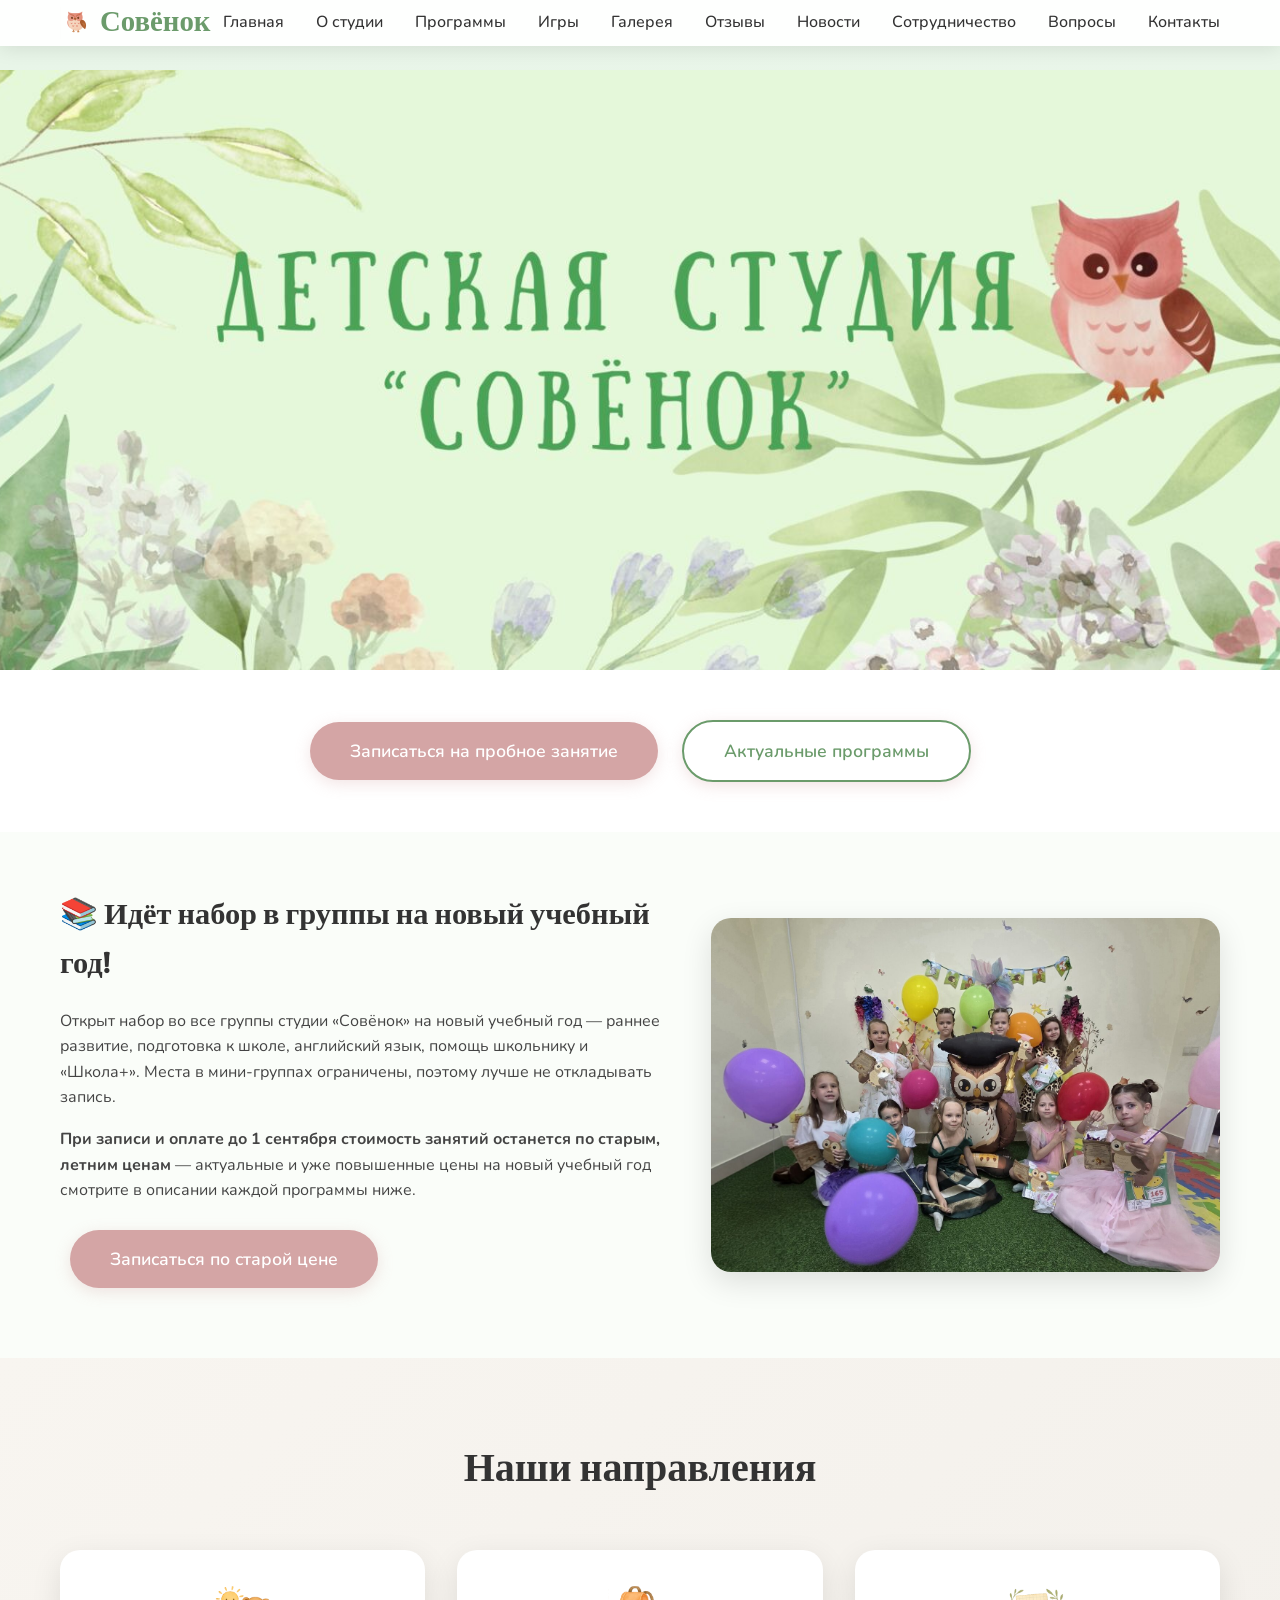
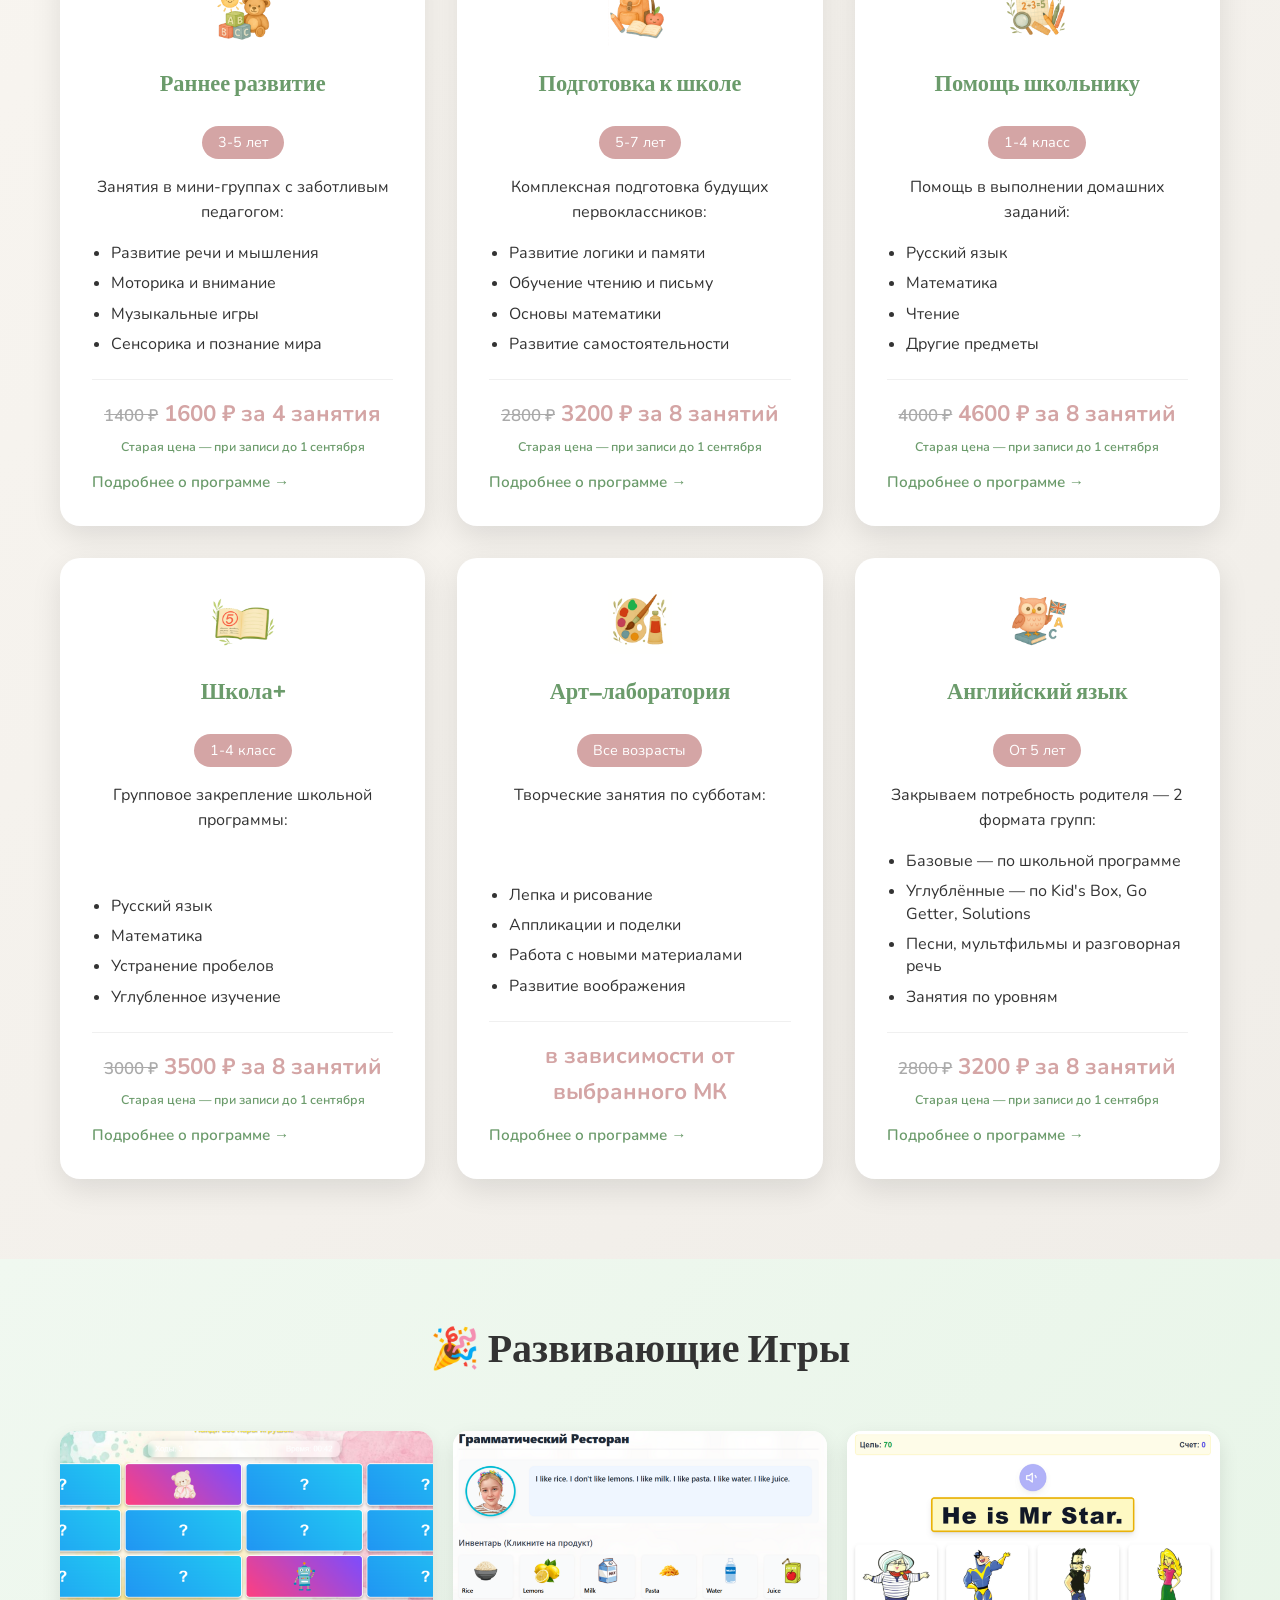
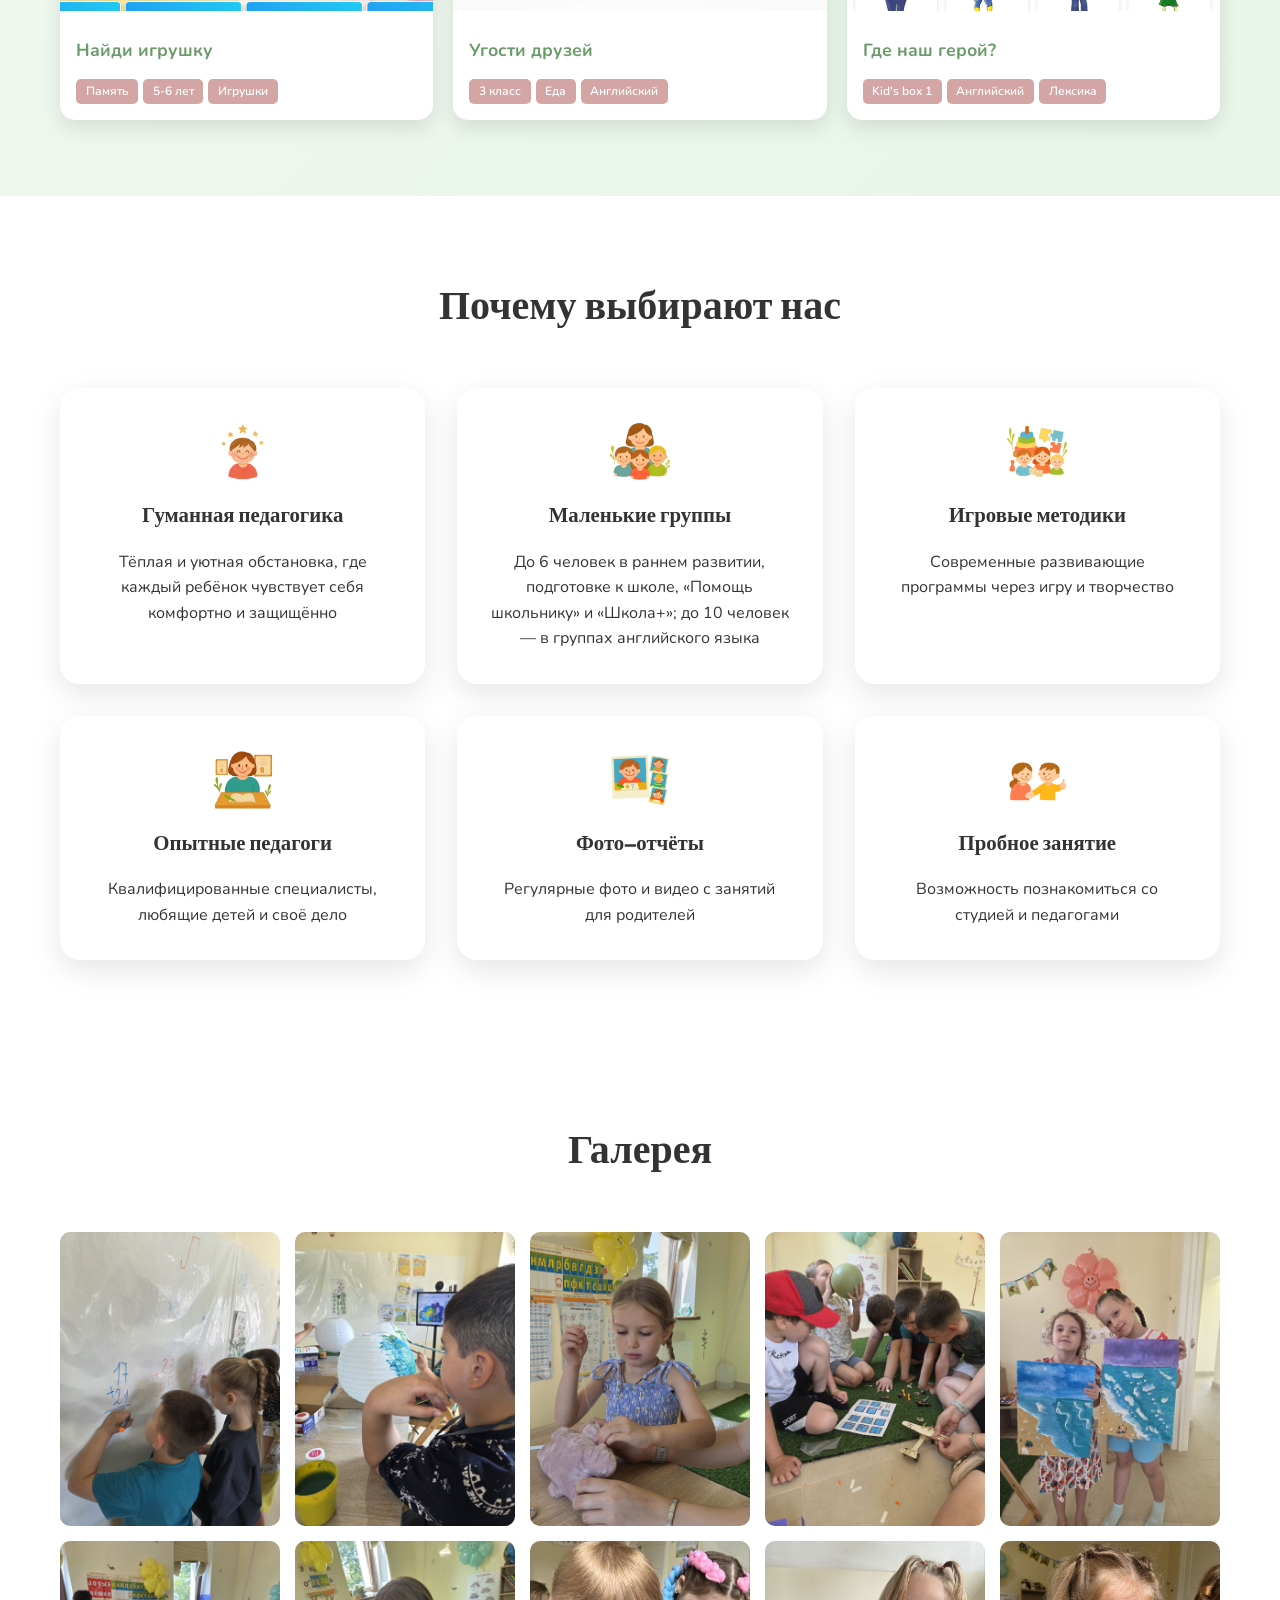
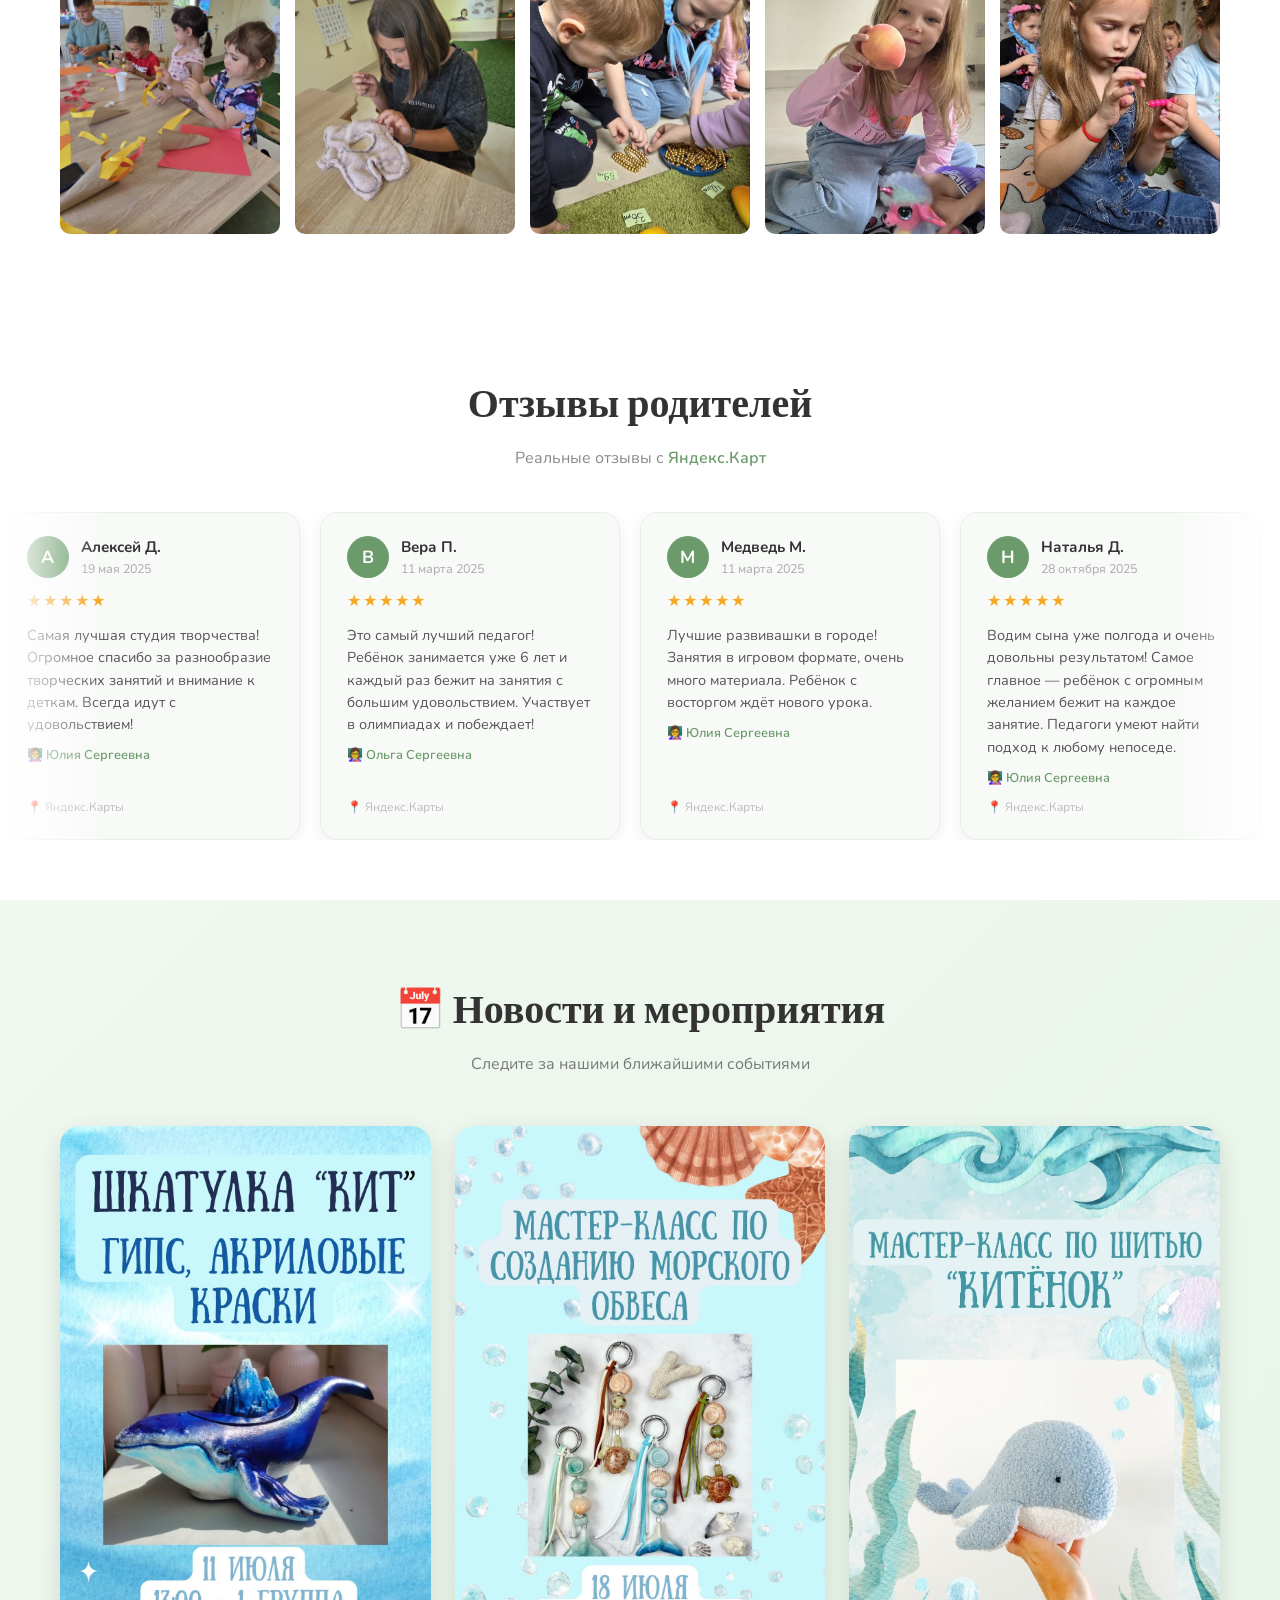
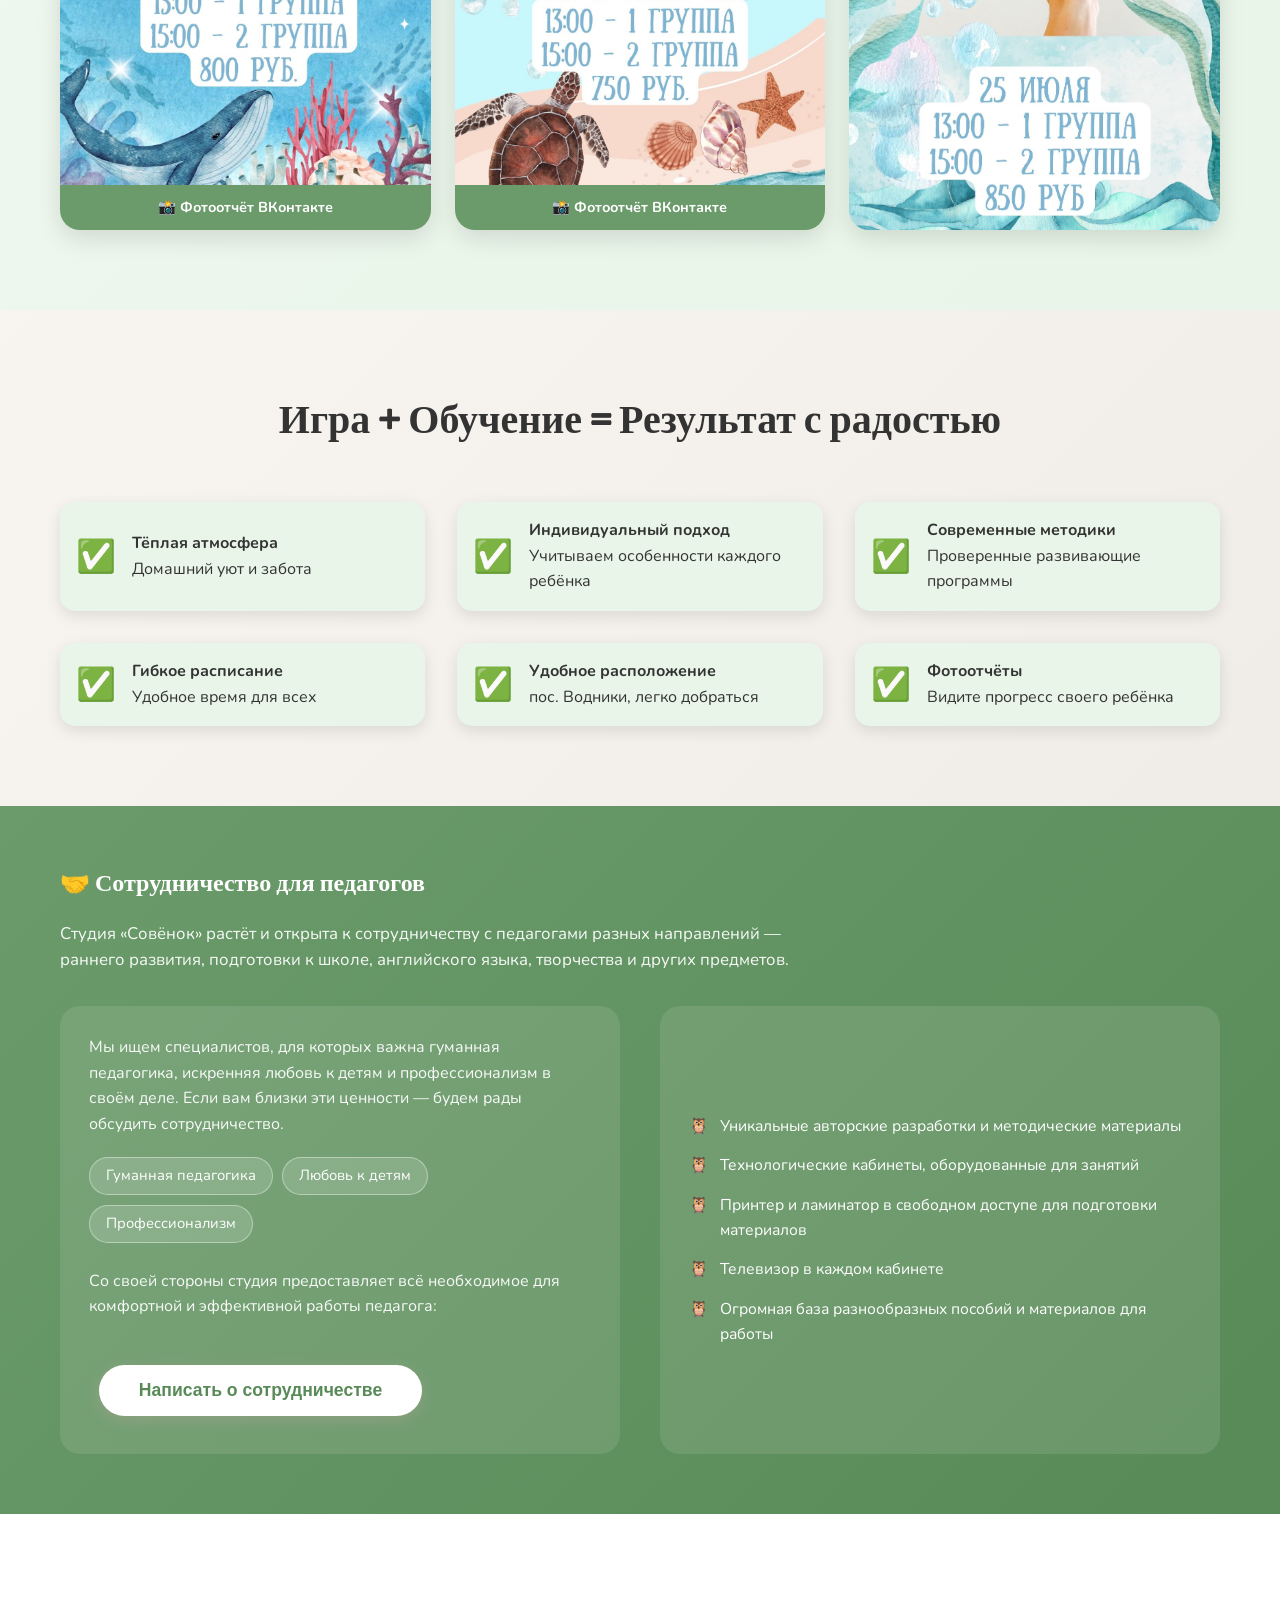
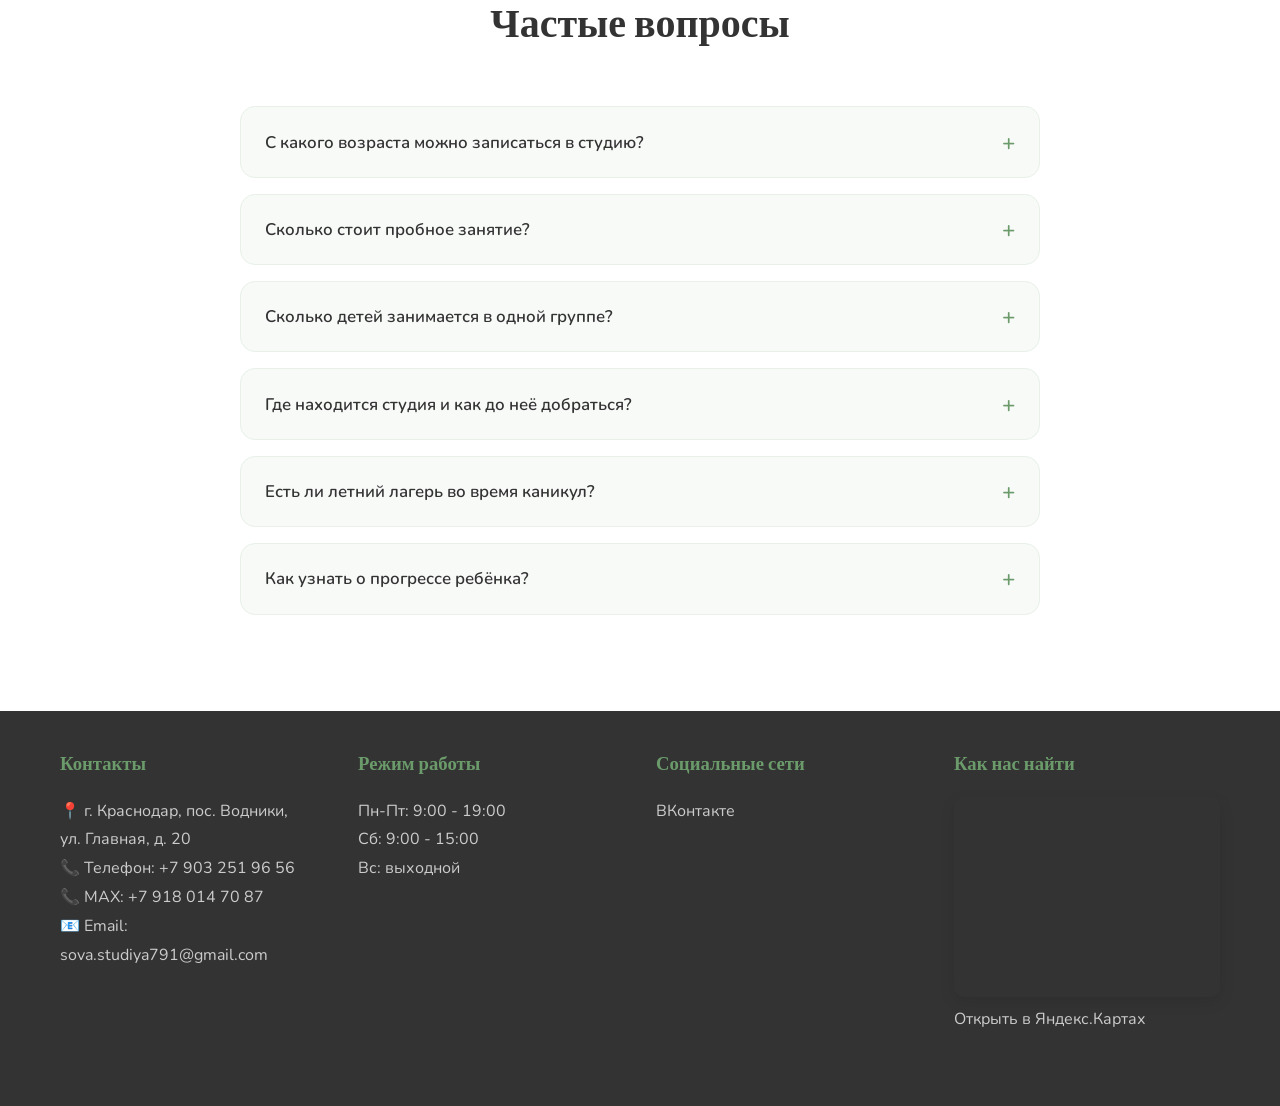
==== index.html @ 3b14bace "Add files via upload" ====
<!DOCTYPE html>
<html lang="ru">
<head>
<meta charset="utf-8"/>
<meta content="width=device-width, initial-scale=1.0" name="viewport"/>

<!-- ================= SEO: заголовок и описание ================= -->
<title>Детская студия развития «Совёнок» в Краснодаре (пос. Водники) — раннее развитие, английский, подготовка к школе</title>
<meta name="description" content="Детская студия «Совёнок» в Краснодаре, пос. Водники: раннее развитие 3-5 лет, подготовка к школе, английский язык (базовый и углублённый по британским учебникам), помощь школьнику, творческие мастер-классы и летний лагерь. Мини-группы, опытные педагоги, пробное занятие."/>
<meta name="keywords" content="детская студия Краснодар, развивающие занятия для детей Краснодар, английский для детей пос Водники, Kid's Box Краснодар, подготовка к школе Краснодар, детский центр развития, летний лагерь для детей Краснодар, помощь школьнику Краснодар, мастер-классы для детей Краснодар, работа педагогом дополнительного образования"/>
<meta name="robots" content="index, follow"/>
<link rel="canonical" href="https://sova-studiya.ru/"/>

<!-- ================= Open Graph (превью для VK, WhatsApp, Telegram) ================= -->
<meta property="og:type" content="website"/>
<meta property="og:locale" content="ru_RU"/>
<meta property="og:title" content="Детская студия развития «Совёнок» — Краснодар, пос. Водники"/>
<meta property="og:description" content="Раннее развитие, подготовка к школе, английский язык и творческие мастер-классы для детей. Мини-группы, тёплая атмосфера, пробное занятие."/>
<meta property="og:image" content="https://sova-studiya.ru/img/banner.jpg"/>
<meta property="og:url" content="https://sova-studiya.ru/"/>
<meta property="og:site_name" content="Совёнок"/>

<!-- ================= Twitter Card ================= -->
<meta name="twitter:card" content="summary_large_image"/>
<meta name="twitter:title" content="Детская студия развития «Совёнок» — Краснодар"/>
<meta name="twitter:description" content="Раннее развитие, английский язык, подготовка к школе и творческие мастер-классы для детей в Краснодаре."/>
<meta name="twitter:image" content="https://sova-studiya.ru/img/banner.jpg"/>

<meta name="theme-color" content="#6B9B6B"/>
<link rel="preload" as="image" href="img/banner.jpg"/>
<link href="img/sova.png" rel="icon" type="image/png"/>
<link href="img/sova.png" rel="apple-touch-icon"/>

<!-- ================= Быстрая загрузка шрифтов ================= -->
<link rel="preconnect" href="https://fonts.googleapis.com">
<link rel="preconnect" href="https://fonts.gstatic.com" crossorigin>
<link href="https://fonts.googleapis.com/css2?family=Bubblegum+Sans&family=Nunito:wght@300;400;600&display=swap" rel="stylesheet">

<!-- ================= Schema.org: локальный бизнес ================= -->
<script type="application/ld+json">
{
  "@context": "https://schema.org",
  "@type": "ChildCare",
  "name": "Детская студия развития «Совёнок»",
  "image": "https://sova-studiya.ru/img/banner.jpg",
  "url": "https://sova-studiya.ru/",
  "telephone": "+7-903-251-96-56",
  "priceRange": "1400-4000 RUB",
  "address": {
    "@type": "PostalAddress",
    "streetAddress": "ул. Главная, д. 20, пос. Водники",
    "addressLocality": "Краснодар",
    "addressCountry": "RU"
  },
  "geo": {
    "@type": "GeoCoordinates",
    "latitude": 45.153942,
    "longitude": 38.934734
  },
  "openingHoursSpecification": [
    {
      "@type": "OpeningHoursSpecification",
      "dayOfWeek": ["Monday","Tuesday","Wednesday","Thursday","Friday"],
      "opens": "09:00",
      "closes": "19:00"
    },
    {
      "@type": "OpeningHoursSpecification",
      "dayOfWeek": ["Saturday"],
      "opens": "09:00",
      "closes": "15:00"
    }
  ],
  "sameAs": ["https://vk.com/sova.studiya"]
}
</script>

<link rel="stylesheet" href="css/main.css">
</head>
<body>

<header>
<nav class="container">
    <div class="logo">Совёнок</div>
    <ul class="nav-links" id="navLinks">
        <li><a href="#home">Главная</a></li>
        <li><a href="#about">О студии</a></li>
        <li><a href="#programs">Программы</a></li>
        <li><a href="#games">Игры</a></li>
        <li><a href="#gallery">Галерея</a></li>
        <li><a href="#reviews">Отзывы</a></li>
        <li><a href="#news">Новости</a></li>
        <li><a href="#cooperation">Сотрудничество</a></li>
        <li><a href="#faq">Вопросы</a></li>
        <li><a href="#contact">Контакты</a></li>
    </ul>
    <button aria-controls="navLinks" aria-expanded="false" aria-label="Открыть меню" class="burger" id="burgerBtn">
        <span></span><span></span><span></span>
    </button>
</nav>
</header>

<section class="hero" id="home">
    <div class="container">
        <h1 class="visually-hidden">Детская студия развития «Совёнок» в Краснодаре — раннее развитие, английский язык и подготовка к школе</h1>
    </div>
</section>

<section class="buttons-section">
    <div class="container">
        <a class="cta-button" href="#contact">Записаться на пробное занятие</a>
        <a class="cta-button secondary" href="#programs">Актуальные программы</a>
    </div>
</section>
<section class="content-section enrollment" id="enrollment">
    <div class="container">
        <div class="content-with-photo">
            <div>
                <h2>📚 Идёт набор в группы на новый учебный год!</h2>
                <p>Открыт набор во все группы студии «Совёнок» на новый учебный год — раннее развитие, подготовка к школе, английский язык, помощь школьнику и «Школа+». Места в мини-группах ограничены, поэтому лучше не откладывать запись.</p>
                <p><strong>При записи и оплате до 1 сентября стоимость занятий останется по старым, летним ценам</strong> — актуальные и уже повышенные цены на новый учебный год смотрите в описании каждой программы ниже.</p>
                <a class="cta-button" href="#contact">Записаться по старой цене</a>
            </div>
            <div class="content-photo">
                <img src="gallery/sova.jpg" alt="Студия Совёнок — набор в группы на новый учебный год" loading="lazy"/>
            </div>
        </div>
    </div>
</section>
<section class="programs" id="programs">
    <div class="container">
        <h2>Наши направления</h2>
        <div class="programs-grid">

            <div class="program-card">
                <img alt="Раннее развитие" src="img/early.png" width="200" height="200" loading="lazy"/>
                <h3>Раннее развитие</h3>
                <div class="age">3-5 лет</div>
                <p>Занятия в мини-группах с заботливым педагогом:</p>
                <ul>
                    <li>Развитие речи и мышления</li>
                    <li>Моторика и внимание</li>
                    <li>Музыкальные игры</li>
                    <li>Сенсорика и познание мира</li>
                </ul>
                <div class="price"><span class="price-old">1400 ₽</span> <span class="price-new">1600 ₽</span> за 4 занятия<div class="price-note">Старая цена — при записи до 1 сентября</div></div>
                <a class="program-more" href="rannee-razvitie.html">Подробнее о программе →</a>
            </div>

            <div class="program-card">
                <img alt="Подготовка к школе" src="img/school.png" width="200" height="200" loading="lazy"/>
                <h3>Подготовка к школе</h3>
                <div class="age">5-7 лет</div>
                <p>Комплексная подготовка будущих первоклассников:</p>
                <ul>
                    <li>Развитие логики и памяти</li>
                    <li>Обучение чтению и письму</li>
                    <li>Основы математики</li>
                    <li>Развитие самостоятельности</li>
                </ul>
                <div class="price"><span class="price-old">2800 ₽</span> <span class="price-new">3200 ₽</span> за 8 занятий<div class="price-note">Старая цена — при записи до 1 сентября</div></div>
                <a class="program-more" href="podgotovka-k-shkole.html">Подробнее о программе →</a>
            </div>

            <div class="program-card">
                <img alt="Помощь школьнику" src="img/homework.png" width="200" height="200" loading="lazy"/>
                <h3>Помощь школьнику</h3>
                <div class="age">1-4 класс</div>
                <p>Помощь в выполнении домашних заданий:</p>
                <ul>
                    <li>Русский язык</li>
                    <li>Математика</li>
                    <li>Чтение</li>
                    <li>Другие предметы</li>
                </ul>
                <div class="price"><span class="price-old">4000 ₽</span> <span class="price-new">4600 ₽</span> за 8 занятий<div class="price-note">Старая цена — при записи до 1 сентября</div></div>
                <a class="program-more" href="pomoshch-shkolniku.html">Подробнее о программе →</a>
            </div>

            <div class="program-card">
                <img alt="Школа+" src="img/help.png" width="200" height="152" loading="lazy"/>
                <h3>Школа+</h3>
                <div class="age">1-4 класс</div>
                <p>Групповое закрепление школьной программы:</p>
                <ul>
                    <li>Русский язык</li>
                    <li>Математика</li>
                    <li>Устранение пробелов</li>
                    <li>Углубленное изучение</li>
                </ul>
                <div class="price"><span class="price-old">3000 ₽</span> <span class="price-new">3500 ₽</span> за 8 занятий<div class="price-note">Старая цена — при записи до 1 сентября</div></div>
                <a class="program-more" href="shkola-plus.html">Подробнее о программе →</a>
            </div>

            <div class="program-card">
                <img alt="Творчество" src="img/creativity.png" width="200" height="200" loading="lazy"/>
                <h3>Арт-лаборатория</h3>
                <div class="age">Все возрасты</div>
                <p>Творческие занятия по субботам:</p>
                <ul>
                    <li>Лепка и рисование</li>
                    <li>Аппликации и поделки</li>
                    <li>Работа с новыми материалами</li>
                    <li>Развитие воображения</li>
                </ul>
                <div class="price">в зависимости от выбранного МК</div>
                <a class="program-more" href="art-laboratoriya.html">Подробнее о программе →</a>
            </div>

            <div class="program-card">
                <img alt="Английский язык" src="img/english.png" width="200" height="200" loading="lazy"/>
                <h3>Английский язык</h3>
                <div class="age">От 5 лет</div>
                <p>Закрываем потребность родителя — 2 формата групп:</p>
                <ul>
                    <li>Базовые — по школьной программе</li>
                    <li>Углублённые — по Kid's Box, Go Getter, Solutions</li>
                    <li>Песни, мультфильмы и разговорная речь</li>
                    <li>Занятия по уровням</li>
                </ul>
                <div class="price"><span class="price-old">2800 ₽</span> <span class="price-new">3200 ₽</span> за 8 занятий<div class="price-note">Старая цена — при записи до 1 сентября</div></div>
                <a class="program-more" href="angliyskiy-yazyk.html">Подробнее о программе →</a>
            </div>

        </div>
    </div>
</section>

<section class="games" id="games">
    <div class="container">
        <h2>🎉 Развивающие Игры</h2>
        <div class="game-grid" id="gameGrid"></div>
    </div>
</section>

<dialog id="gameDialog" aria-labelledby="gameDialogTitle">
    <div class="dialog-content">
        <div class="dialog-header">
            <button class="close-dialog" aria-label="Закрыть игру (Escape)">×</button>
        </div>
        <iframe class="game-iframe" id="gameIframe" title="Развивающая игра"></iframe>
    </div>
</dialog>

<section class="features" id="about">
    <div class="container">
        <h2>Почему выбирают нас</h2>
        <div class="features-grid">
            <div class="feature-card">
                <img class="feature-icon" src="img/home.png" alt="Гуманная педагогика" width="64" height="64" loading="lazy"/>
                <h3>Гуманная педагогика</h3>
                <p>Тёплая и уютная обстановка, где каждый ребёнок чувствует себя комфортно и защищённо</p>
            </div>
            <div class="feature-card">
                <img class="feature-icon" src="img/pupils.png" alt="Маленькие группы" width="64" height="64" loading="lazy"/>
                <h3>Маленькие группы</h3>
                <p>До 6 человек в раннем развитии, подготовке к школе, «Помощь школьнику» и «Школа+»; до 10 человек — в группах английского языка</p>
            </div>
            <div class="feature-card">
                <img class="feature-icon" src="img/game.png" alt="Игровые методики" width="64" height="64" loading="lazy"/>
                <h3>Игровые методики</h3>
                <p>Современные развивающие программы через игру и творчество</p>
            </div>
            <div class="feature-card">
                <img class="feature-icon" src="img/teacher.png" alt="Опытные педагоги" width="64" height="61" loading="lazy"/>
                <h3>Опытные педагоги</h3>
                <p>Квалифицированные специалисты, любящие детей и своё дело</p>
            </div>
            <div class="feature-card">
                <img class="feature-icon" src="img/photo.png" alt="Фото-отчёты" width="64" height="64" loading="lazy"/>
                <h3>Фото-отчёты</h3>
                <p>Регулярные фото и видео с занятий для родителей</p>
            </div>
            <div class="feature-card">
                <img class="feature-icon" src="img/friend.png" alt="Пробное занятие" width="64" height="64" loading="lazy"/>
                <h3>Пробное занятие</h3>
                <p>Возможность познакомиться со студией и педагогами</p>
            </div>
        </div>
    </div>
</section>

<section class="gallery" id="gallery">
    <div class="container">
        <h2>Галерея</h2>
        <div class="gallery-grid">
            <img alt="Занятие по раннему развитию в студии Совёнок" src="gallery/photo1.jpg" loading="lazy"/>
            <img alt="Творческий мастер-класс для детей" src="gallery/photo2.jpg" loading="lazy"/>
            <img alt="Подготовка к школе — занятие по чтению" src="gallery/photo3.jpg" loading="lazy"/>
            <img alt="Английский язык для детей в игровой форме" src="gallery/photo4.jpg" loading="lazy"/>
            <img alt="Детские поделки своими руками" src="gallery/photo5.jpg" loading="lazy"/>
            <img alt="Игровая зона студии Совёнок" src="gallery/photo6.jpg" loading="lazy"/>
            <img alt="Летний лагерь Совёнок" src="gallery/photo7.jpg" loading="lazy"/>
            <img alt="Дети на развивающем занятии" src="gallery/photo8.jpg" loading="lazy"/>
            <img alt="Праздничное мероприятие в студии" src="gallery/photo9.jpg" loading="lazy"/>
            <img alt="Выпускной в студии Совёнок" src="gallery/photo10.jpg" loading="lazy"/>
        </div>
        <div class="modal" id="modal">
            <span class="close">×</span>
            <img class="modal-content" id="modalImg"/>
            <div id="caption"></div>
        </div>
    </div>
</section>

<!-- ОТЗЫВЫ -->
<section class="reviews" id="reviews">
    <div class="container">
        <h2>Отзывы родителей</h2>
        <p class="reviews-subtitle">
            Реальные отзывы с&nbsp;<a href="https://yandex.ru/maps/-/CHHmaQPZ" target="_blank" rel="noopener">Яндекс.Карт</a>
        </p>
    </div>
    <div class="reviews-track-wrapper">
        <div class="reviews-track" id="reviewsTrack"></div>
    </div>
</section>

<!-- НОВОСТИ / МЕРОПРИЯТИЯ -->
<section class="news" id="news">
    <div class="container">
        <h2>📅 Новости и мероприятия</h2>
        <p class="news-subtitle">Следите за нашими ближайшими событиями</p>
       <div class="news-grid">

<!-- Карточка 1: Шкатулка Кит (11 июля) -->
<div class="news-img-card" style="display:flex;flex-direction:column;">
    <img src="img/whalebox.jpg" alt="МК Шкатулка Кит 11 июля" style="flex:1;"/>
    <a href="https://vk.ru/wall-230350147_105" target="_blank" rel="noopener"
       style="display:block;text-align:center;padding:0.7rem 1rem;background:#6B9B6B;color:white;font-family:'Nunito',sans-serif;font-weight:700;font-size:0.9rem;text-decoration:none;transition:background 0.3s;"
       onmouseover="this.style.background='#5a8a5a'" onmouseout="this.style.background='#6B9B6B'">
        📸 Фотоотчёт ВКонтакте
    </a>
</div>

<!-- Карточка 2: Морской обвес -->
<div class="news-img-card" style="display:flex;flex-direction:column;">
    <img src="img/brelock.jpg" alt="Мастер-класс «Морской брелок» для детей" style="flex:1;" loading="lazy"/>
    <a href="https://vk.ru/wall-230350147_106" target="_blank" rel="noopener"
       style="display:block;text-align:center;padding:0.7rem 1rem;background:#6B9B6B;color:white;font-family:'Nunito',sans-serif;font-weight:700;font-size:0.9rem;text-decoration:none;transition:background 0.3s;"
       onmouseover="this.style.background='#5a8a5a'" onmouseout="this.style.background='#6B9B6B'">
        📸 Фотоотчёт ВКонтакте
    </a>
</div>

<!-- Карточка 3: Игрушка Китёнок -->
<div class="news-img-card">
    <img src="img/whale2.jpg" alt="Мастер-класс «Игрушка Китёнок» для детей" loading="lazy"/>
</div>
               </div>
    </div>
</section>

<section class="why-us">
    <div class="container">
        <h2>Игра + Обучение = Результат с радостью</h2>
        <div class="benefits-grid">
            <div class="benefit-item">
                <div class="benefit-icon">✅</div>
                <div><h4>Тёплая атмосфера</h4><p>Домашний уют и забота</p></div>
            </div>
            <div class="benefit-item">
                <div class="benefit-icon">✅</div>
                <div><h4>Индивидуальный подход</h4><p>Учитываем особенности каждого ребёнка</p></div>
            </div>
            <div class="benefit-item">
                <div class="benefit-icon">✅</div>
                <div><h4>Современные методики</h4><p>Проверенные развивающие программы</p></div>
            </div>
            <div class="benefit-item">
                <div class="benefit-icon">✅</div>
                <div><h4>Гибкое расписание</h4><p>Удобное время для всех</p></div>
            </div>
            <div class="benefit-item">
                <div class="benefit-icon">✅</div>
                <div><h4>Удобное расположение</h4><p>пос. Водники, легко добраться</p></div>
            </div>
            <div class="benefit-item">
                <div class="benefit-icon">✅</div>
                <div><h4>Фотоотчёты</h4><p>Видите прогресс своего ребёнка</p></div>
            </div>
        </div>
    </div>
</section>

<section class="cooperation" id="cooperation">
    <div class="container">
        <h2>🤝 Сотрудничество для педагогов</h2>
        <p class="coop-subtitle">Студия «Совёнок» растёт и открыта к сотрудничеству с педагогами разных направлений — раннего развития, подготовки к школе, английского языка, творчества и других предметов.</p>
        <div class="coop-grid">
            <div class="coop-text">
                <p>Мы ищем специалистов, для которых важна гуманная педагогика, искренняя любовь к детям и профессионализм в своём деле. Если вам близки эти ценности — будем рады обсудить сотрудничество.</p>
                <div class="coop-values">
                    <span>Гуманная педагогика</span>
                    <span>Любовь к детям</span>
                    <span>Профессионализм</span>
                </div>
                <p>Со своей стороны студия предоставляет всё необходимое для комфортной и эффективной работы педагога:</p>
                <button class="cta-button" id="coopContactBtn" type="button">Написать о сотрудничестве</button>
            </div>
            <ul class="coop-perks">
                <li>Уникальные авторские разработки и методические материалы</li>
                <li>Технологические кабинеты, оборудованные для занятий</li>
                <li>Принтер и ламинатор в свободном доступе для подготовки материалов</li>
                <li>Телевизор в каждом кабинете</li>
                <li>Огромная база разнообразных пособий и материалов для работы</li>
            </ul>
        </div>
    </div>
</section>

<dialog id="coopDialog" class="coop-dialog" aria-labelledby="coopDialogTitle">
    <div class="coop-dialog-content">
        <div class="coop-dialog-header">
            <h3 id="coopDialogTitle">📞 Свяжитесь с нами</h3>
            <button class="close-dialog" id="closeCoopDialog" aria-label="Закрыть (Escape)">×</button>
        </div>
        <div class="coop-dialog-body">
            <p class="coop-dialog-intro">Расскажите о себе по телефону, в сообществе ВКонтакте или на почте — ответим и обсудим сотрудничество.</p>
            <div class="coop-dialog-contacts">
                <a class="coop-contact-item" href="tel:+79032519656">
                    <span class="coop-contact-icon">📞</span>
                    <span>+7 903 251 96 56</span>
                </a>
                <a class="coop-contact-item" href="tel:+79180147087">
                    <span class="coop-contact-icon">📞</span>
                    <span>MAX: +7 918 014 70 87</span>
                </a>
                <a class="coop-contact-item" href="mailto:sova.studiya791@gmail.com">
                    <span class="coop-contact-icon">📧</span>
                    <span>sova.studiya791@gmail.com</span>
                </a>
                <a class="coop-contact-item" href="https://vk.com/sova.studiya" target="_blank" rel="noopener">
                    <span class="coop-contact-icon">💬</span>
                    <span>Группа ВКонтакте</span>
                </a>
            </div>
            <div class="coop-dialog-map">
                <iframe frameborder="0" height="220" loading="lazy"
                    src="https://yandex.ru/map-widget/v1/?ll=38.934734%2C45.153942&z=17&l=map&pt=38.934734%2C45.153942%2Cpm2rdm"
                    width="100%"></iframe>
            </div>
            <p class="coop-dialog-address">📍 г. Краснодар, пос. Водники, ул. Главная, д. 20</p>
        </div>
    </div>
</dialog>

<section class="faq" id="faq">
    <div class="container">
        <h2>Частые вопросы</h2>
        <div class="faq-list">
            <div class="faq-item">
                <button class="faq-question"><span>С какого возраста можно записаться в студию?</span><span class="plus">+</span></button>
                <div class="faq-answer"><p>Мы принимаем детей с 3 лет на раннее развитие. Подготовка к школе — с 5 лет, английский язык — от 5 лет, а помощь школьнику и «Школа+» — для учеников 1-4 класса.</p></div>
            </div>
            <div class="faq-item">
                <button class="faq-question"><span>Сколько стоит пробное занятие?</span><span class="plus">+</span></button>
                <div class="faq-answer"><p>Пробное занятие не бесплатное, но это разовая оплата — вы платите один раз, чтобы познакомиться со студией и педагогом. После занятия педагог даёт вам обратную связь о ребёнке, вы сможете задать вопросы и вместе понять, готовы ли вы продолжать сотрудничество. Записаться можно по телефону или через кнопку «Записаться» на сайте.</p></div>
            </div>
            <div class="faq-item">
                <button class="faq-question"><span>Сколько детей занимается в одной группе?</span><span class="plus">+</span></button>
                <div class="faq-answer"><p>Это зависит от программы. В раннем развитии, подготовке к школе, «Помощь школьнику» и «Школа+» мы работаем в мини-группах до 6 человек — так педагог успевает уделить внимание каждому ребёнку. В группах английского языка — до 10 человек.</p></div>
            </div>
            <div class="faq-item">
                <button class="faq-question"><span>Где находится студия и как до неё добраться?</span><span class="plus">+</span></button>
                <div class="faq-answer"><p>Студия расположена в Краснодаре, посёлок Водники, ул. Главная, д. 20. Точный маршрут и карту проезда смотрите в разделе «Контакты» внизу страницы.</p></div>
            </div>
            <div class="faq-item">
                <button class="faq-question"><span>Есть ли летний лагерь во время каникул?</span><span class="plus">+</span></button>
                <div class="faq-answer"><p>Да, летний лагерь «Совёнок» работает только во время летних школьных каникул (июнь–август) — дневные смены с творческими занятиями и активными играми. В остальное время года студия работает по обычному расписанию — раннее развитие, подготовка к школе, английский язык и другие программы. Актуальные даты летних смен уточняйте по телефону ближе к лету.</p></div>
            </div>
            <div class="faq-item">
                <button class="faq-question"><span>Как узнать о прогрессе ребёнка?</span><span class="plus">+</span></button>
                <div class="faq-answer"><p>После занятий мы регулярно делаем фотоотчёты, чтобы родители могли видеть, чем занимается ребёнок и как продвигается его обучение.</p></div>
            </div>
        </div>
    </div>
</section>

<script type="application/ld+json">
{
  "@context": "https://schema.org",
  "@type": "FAQPage",
  "mainEntity": [
    {
      "@type": "Question",
      "name": "С какого возраста можно записаться в студию?",
      "acceptedAnswer": { "@type": "Answer", "text": "Раннее развитие — с 3 лет, подготовка к школе и английский язык — от 5 лет, помощь школьнику и «Школа+» — для учеников 1-4 класса." }
    },
    {
      "@type": "Question",
      "name": "Сколько стоит пробное занятие?",
      "acceptedAnswer": { "@type": "Answer", "text": "Пробное занятие — это разовая платная оплата, после которой родитель общается с педагогом, получает обратную связь о ребёнке и понимает, готовы ли они к дальнейшему сотрудничеству." }
    },
    {
      "@type": "Question",
      "name": "Сколько детей занимается в одной группе?",
      "acceptedAnswer": { "@type": "Answer", "text": "В раннем развитии, подготовке к школе, «Помощь школьнику» и «Школа+» — мини-группы до 6 человек. В группах английского языка — до 10 человек." }
    },
    {
      "@type": "Question",
      "name": "Где находится студия и как до неё добраться?",
      "acceptedAnswer": { "@type": "Answer", "text": "Студия расположена в Краснодаре, посёлок Водники, ул. Главная, д. 20." }
    },
    {
      "@type": "Question",
      "name": "Есть ли летний лагерь во время каникул?",
      "acceptedAnswer": { "@type": "Answer", "text": "Да, летний лагерь «Совёнок» работает только во время летних школьных каникул (июнь–август) — дневные смены с творческими занятиями и активными играми. В остальное время года студия работает по обычному расписанию." }
    },
    {
      "@type": "Question",
      "name": "Как узнать о прогрессе ребёнка?",
      "acceptedAnswer": { "@type": "Answer", "text": "Педагоги регулярно делают фотоотчёты с занятий, чтобы родители могли видеть прогресс ребёнка." }
    }
  ]
}
</script>

<footer id="contact">
    <div class="container">
        <div class="footer-content">
            <div class="footer-section">
                <h3>Контакты</h3>
                <p>📍 г. Краснодар, пос. Водники,<br/>ул. Главная, д. 20</p>
                <p>📞 Телефон: <a href="tel:+79032519656">+7 903 251 96 56</a></p>
                <p>📞 MAX: <a href="tel:+79180147087">+7 918 014 70 87</a></p>
                <p>📧 Email: <a href="mailto:sova.studiya791@gmail.com">sova.studiya791@gmail.com</a></p>
            </div>
            <div class="footer-section">
                <h3>Режим работы</h3>
                <p>Пн-Пт: 9:00 - 19:00</p>
                <p>Сб: 9:00 - 15:00</p>
                <p>Вс: выходной</p>
            </div>
            <div class="footer-section">
                <h3>Социальные сети</h3>
                <p><a href="https://vk.com/sova.studiya" target="_blank" rel="noopener">ВКонтакте</a></p>
            </div>
            <div class="footer-section">
                <h3>Как нас найти</h3>
                <div class="map-container">
                    <iframe frameborder="0" height="200" loading="lazy"
                        src="https://yandex.ru/map-widget/v1/?ll=38.934734%2C45.153942&z=17&l=map&pt=38.934734%2C45.153942%2Cpm2rdm"
                        width="100%"></iframe>
                </div>
                <p><a href="https://yandex.ru/maps/-/CHHmaQPZ" target="_blank" rel="noopener">Открыть в Яндекс.Картах</a></p>
            </div>
        </div>
    </div>
</footer>

<script>
const GAMES_DATA = [
    {
        title: "Найди игрушку",
        previewUrl: "img/memo_toys.png",
        tags: ["Память", "5-6 лет", "Игрушки"],
        gameUrl: "https://sova-studiya.github.io/memo/"
    },
    {
        title: "Угости друзей",
        previewUrl: "img/spot_friends.png",
        tags: ["3 класс", "Еда", "Английский"],
        gameUrl: "https://sova-studiya.github.io/Spot_3_like-likes/"
    },
    {
        title: "Где наш герой?",
        previewUrl: "img/kb1_hero.png",
        tags: ["Kid's box 1", "Английский", "Лексика"],
        gameUrl: "https://sova-studiya.github.io/KB1_U4_words1/"
    }
];

const REVIEWS_DATA = [
    {
        initials: "А", name: "Алексей Д.", date: "19 мая 2025", stars: 5,
        text: "Самая лучшая студия творчества! Огромное спасибо за разнообразие творческих занятий и внимание к деткам. Всегда идут с удовольствием!",
        teacher: "Юлия Сергеевна", real: true
    },
    {
        initials: "В", name: "Вера П.", date: "11 марта 2025", stars: 5,
        text: "Это самый лучший педагог! Ребёнок занимается уже 6 лет и каждый раз бежит на занятия с большим удовольствием. Участвует в олимпиадах и побеждает!",
        teacher: "Ольга Сергеевна", real: true
    },
    {
        initials: "М", name: "Медведь М.", date: "11 марта 2025", stars: 5,
        text: "Лучшие развивашки в городе! Занятия в игровом формате, очень много материала. Ребёнок с восторгом ждёт нового урока.",
        teacher: "Юлия Сергеевна", real: true
    },
    {
        initials: "Н", name: "Наталья Д.", date: "28 октября 2025", stars: 5,
        text: "Водим сына уже полгода и очень довольны результатом! Самое главное — ребёнок с огромным желанием бежит на каждое занятие. Педагоги умеют найти подход к любому непоседе.",
        teacher: "Юлия Сергеевна", real: true
    },
    {
        initials: "А", name: "Анастасия З.", date: "11 марта 2025", stars: 5,
        text: "Стала любимой студией! Ребёнок занимается английским языком, за короткий промежуток виден результат. Очень отзывчивый педагог.",
        teacher: "Ольга Сергеевна", real: true
    },
    {
        initials: "О", name: "Ольга С.", date: "11 марта 2025", stars: 5,
        text: "Посещаем английский язык 10+ лет. Благодаря методике мой ребёнок усваивает программу на ура. Планируем посещать и дальше!",
        teacher: "Ольга Сергеевна", real: true
    },
    {
        initials: "А", name: "Анастасия Ш.", date: "31 мая 2025", stars: 5,
        text: "Супер! Занятия проводятся в игровой форме. Ребёнок постоянно просится на занятия. Результат виден.",
        teacher: "Юлия Сергеевна", real: true
    },
    {
        initials: "И", name: "Ирина Г.", date: "12 марта 2025", stars: 5,
        text: "Рекомендую студию Совёнок! Ребёнок занимается английским с большим удовольствием.",
        teacher: "Ольга Сергеевна", real: true
    },
    {
        initials: "Е", name: "Евгений Ч.", date: "4 июня 2024", stars: 5,
        text: "Ребёнку очень нравятся занятия, я вижу результат! Всем доволен!",
        teacher: "Юлия Сергеевна", real: true
    },
    {
        initials: "К", name: "Ксения М.", date: "Февраль 2025", stars: 5,
        text: "Дочка с удовольствием ходит на МК. Каждый раз приносит домой что-то новое и красивое. Педагоги — просто волшебники, умеют увлечь любого ребёнка!",
        teacher: "Юлия Сергеевна, Людмила Николаевна, Екатерина Николаевна", real: false
    },
    {
        initials: "Д", name: "Дмитрий В.", date: "Март 2025", stars: 5,
        text: "Сын сдал ВПР по английскому на «отлично» — сами удивились! Программа очень грамотно выстроена, ему интересно на уроках.",
        teacher: "Ольга Сергеевна", real: false
    },
    {
        initials: "Т", name: "Татьяна Р.", date: "Январь 2025", stars: 5,
        text: "Записала дочку на подготовку к школе. За полгода ребёнок научился читать и считать. Но главное — она полюбила учиться и стала намного любопытнее!",
        teacher: "Юлия Сергеевна", real: false
    },
    {
        initials: "С", name: "Светлана Н.", date: "Апрель 2025", stars: 5,
        text: "Очень уютная атмосфера, небольшие группы. Ребёнок чувствует себя как дома. Спасибо за индивидуальный подход!",
        teacher: "Юлия Сергеевна", real: false
    }
];

document.addEventListener('DOMContentLoaded', function () {

    // Мобильное меню
    const burgerBtn = document.getElementById('burgerBtn');
    const navLinks  = document.getElementById('navLinks');
    burgerBtn.addEventListener('click', function () {
        const isOpen = navLinks.classList.toggle('open');
        burgerBtn.classList.toggle('open', isOpen);
        burgerBtn.setAttribute('aria-expanded', isOpen ? 'true' : 'false');
    });
    navLinks.querySelectorAll('a').forEach(a => {
        a.addEventListener('click', () => {
            navLinks.classList.remove('open');
            burgerBtn.classList.remove('open');
            burgerBtn.setAttribute('aria-expanded', 'false');
        });
    });

    // Галерея
    const modal    = document.getElementById('modal');
    const modalImg = document.getElementById('modalImg');
    const closeBtn = document.getElementsByClassName('close')[0];

    document.querySelectorAll('.gallery-grid img').forEach(img => {
        img.addEventListener('click', function () {
            modal.style.display = 'block';
            modalImg.src = this.src;
        });
    });
    closeBtn.addEventListener('click', () => modal.style.display = 'none');
    modal.addEventListener('click', e => { if (e.target === modal) modal.style.display = 'none'; });

    // Игры
    const gameGrid       = document.getElementById('gameGrid');
    const dialog         = document.getElementById('gameDialog');
    const iframe         = document.getElementById('gameIframe');
    const closeDialogBtn = document.querySelector('.close-dialog');

    function createGameCard(game) {
        const card = document.createElement('div');
        card.className = 'game-card';
        card.setAttribute('tabindex', '0');
        card.setAttribute('role', 'button');
        card.setAttribute('aria-label', 'Открыть игру: ' + game.title);
        const tagsHtml = game.tags.map(t => '<span class="game-tag">' + t + '</span>').join('');
        card.innerHTML =
            '<img class="game-preview" src="' + game.previewUrl + '" alt="Превью: ' + game.title + '">' +
            '<div class="game-content"><h3>' + game.title + '</h3>' +
            '<div class="game-tags">' + tagsHtml + '</div></div>';
        card.addEventListener('click', () => openGame(game.gameUrl));
        card.addEventListener('keydown', e => {
            if (e.key === 'Enter' || e.key === ' ') { e.preventDefault(); openGame(game.gameUrl); }
        });
        return card;
    }

    GAMES_DATA.forEach(g => gameGrid.appendChild(createGameCard(g)));

    function openGame(url) { iframe.src = url; dialog.showModal(); dialog.focus(); }
    function closeGame()   { dialog.close(); iframe.src = ''; }

    closeDialogBtn.addEventListener('click', closeGame);
    dialog.addEventListener('keydown', e => { if (e.key === 'Escape') closeGame(); });

    // Модалка «Написать о сотрудничестве»
    const coopBtn        = document.getElementById('coopContactBtn');
    const coopDialog      = document.getElementById('coopDialog');
    const closeCoopBtn    = document.getElementById('closeCoopDialog');
    if (coopBtn && coopDialog) {
        coopBtn.addEventListener('click', () => coopDialog.showModal());
        closeCoopBtn.addEventListener('click', () => coopDialog.close());
        coopDialog.addEventListener('click', e => { if (e.target === coopDialog) coopDialog.close(); });
        coopDialog.addEventListener('keydown', e => { if (e.key === 'Escape') coopDialog.close(); });
    }

    // Отзывы
    const track = document.getElementById('reviewsTrack');

    function buildCard(r) {
        const stars = '★'.repeat(r.stars) + '☆'.repeat(5 - r.stars);
        return '<div class="review-card">' +
            '<div class="review-header">' +
            '<div class="review-avatar">' + r.initials + '</div>' +
            '<div class="review-meta">' +
            '<div class="review-name">' + r.name + '</div>' +
            '<div class="review-date">' + r.date + '</div>' +
            '</div></div>' +
            '<div class="review-stars">' + stars + '</div>' +
            '<div class="review-text">' + r.text + '</div>' +
            '<div class="review-teacher">👩‍🏫 ' + r.teacher + '</div>' +
            '<div class="review-source">' + (r.real ? '📍 Яндекс.Карты' : '📍 Отзыв родителя') + '</div>' +
            '</div>';
    }

    const allCards = [...REVIEWS_DATA, ...REVIEWS_DATA];
    track.innerHTML = allCards.map(buildCard).join('');

    // FAQ аккордеон
    document.querySelectorAll('.faq-item').forEach(item => {
        const btn = item.querySelector('.faq-question');
        btn.addEventListener('click', () => {
            const wasOpen = item.classList.contains('open');
            document.querySelectorAll('.faq-item.open').forEach(i => i.classList.remove('open'));
            if (!wasOpen) item.classList.add('open');
        });
    });
});
</script>
</body>
</html>
---- css/main.css ----
* {
            margin: 0;
            padding: 0;
            box-sizing: border-box;
        }

        .visually-hidden {
            position: absolute;
            width: 1px; height: 1px;
            padding: 0; margin: -1px;
            overflow: hidden;
            clip: rect(0,0,0,0);
            white-space: nowrap;
            border: 0;
        }

        body {
            font-family: 'Nunito', sans-serif;
            line-height: 1.6;
            color: #333;
            background: linear-gradient(135deg, #e8f5e8 0%, #f0f8f0 100%);
            min-height: 100vh;
            padding-top: 70px;
        }

        .container {
            max-width: 1200px;
            margin: 0 auto;
            padding: 0 20px;
        }

        h1, h2, h3, .logo {
            font-family: 'Bubblegum Sans', cursive;
        }

        /* Header */
        header {
            background: rgba(255, 255, 255, 0.95);
            backdrop-filter: blur(10px);
            position: fixed;
            width: 100%;
            top: 0;
            z-index: 1000;
            box-shadow: 0 2px 20px rgba(0, 0, 0, 0.1);
        }

        nav {
            display: flex;
            justify-content: space-between;
            align-items: center;
            padding: 1rem 0;
        }

        .logo {
            font-size: 1.8rem;
            font-weight: 700;
            color: #6B9B6B;
            display: flex;
            align-items: center;
        }

        .logo::before {
            content: "";
            width: 32px;
            height: 32px;
            background: url('../img/sova.png') no-repeat center;
            background-size: contain;
            margin-right: 0.5rem;
        }

        .nav-links {
            display: flex;
            list-style: none;
            gap: 2rem;
        }

        .nav-links a {
            text-decoration: none;
            color: #333;
            font-weight: 500;
            transition: color 0.3s ease;
        }

        .nav-links a:hover {
            color: #6B9B6B;
        }

        .burger {
            display: none;
            flex-direction: column;
            gap: 5px;
            background: none;
            border: none;
            cursor: pointer;
            padding: 8px;
        }

        .burger span {
            width: 26px;
            height: 3px;
            background: #6B9B6B;
            border-radius: 3px;
            transition: transform 0.25s ease, opacity 0.25s ease;
        }

        .burger.open span:nth-child(1) { transform: translateY(8px) rotate(45deg); }
        .burger.open span:nth-child(2) { opacity: 0; }
        .burger.open span:nth-child(3) { transform: translateY(-8px) rotate(-45deg); }

        /* Hero Section */
        .hero {
            background-color: white;
            background-image: url('../img/banner.jpg');
            background-position: center center;
            background-size: cover;
            background-repeat: no-repeat;
            color: #2d5a2d;
            padding: 120px 0 150px;
            text-align: center;
            position: relative;
            overflow: hidden;
            min-height: 600px;
            display: flex;
            align-items: flex-end;
        }

        .buttons-section {
            background: white;
            padding: 40px 0;
            text-align: center;
        }

        .cta-button {
            background: #D4A5A5;
            color: white;
            padding: 15px 40px;
            border: none;
            border-radius: 50px;
            font-size: 1.1rem;
            font-weight: 600;
            cursor: pointer;
            transition: all 0.3s ease;
            text-decoration: none;
            display: inline-block;
            margin: 10px;
            box-shadow: 0 4px 15px rgba(212, 165, 165, 0.3);
        }

        .cta-button:hover {
            background: #C89999;
            transform: translateY(-2px);
            box-shadow: 0 6px 20px rgba(212, 165, 165, 0.4);
        }

        .cta-button.secondary {
            background: transparent;
            border: 2px solid #6B9B6B;
            color: #6B9B6B;
        }

        .cta-button.secondary:hover {
            background: #6B9B6B;
            color: white;
        }

        /* Enrollment Announcement Section */
        .enrollment-announcement {
            padding: 20px 0;
            background: linear-gradient(135deg, #f0f8f0 0%, #e8f5e8 100%);
            text-align: center;
        }

        .enrollment-announcement h2 {
            font-family: 'Bubblegum Sans', cursive;
            font-size: 2.2rem;
            color: #2d5a2d;
            margin-bottom: 1rem;
            text-shadow: 1px 1px 3px rgba(0,0,0,0.1);
        }

        /* Programs Section */
        .programs {
            padding: 80px 0;
            background: linear-gradient(135deg, #f8f5f0 0%, #f0ede8 100%);
        }

        .programs h2 {
            text-align: center;
            font-size: 2.5rem;
            margin-bottom: 3rem;
            color: #333;
        }

        .programs-grid {
            display: grid;
            grid-template-columns: repeat(auto-fit, minmax(280px, 1fr));
            gap: 2rem;
            align-items: stretch;
        }

        .program-card {
            background: white;
            padding: 2rem;
            border-radius: 20px;
            box-shadow: 0 10px 30px rgba(0, 0, 0, 0.1);
            transition: transform 0.3s ease;
            display: flex;
            flex-direction: column;
            min-height: 450px;
        }

        .program-card:hover {
            transform: translateY(-5px);
        }

        .program-card img {
            width: 64px;
            height: 64px;
            object-fit: contain;
            margin-bottom: 1rem;
            align-self: center;
        }

        .program-card h3 {
            color: #6B9B6B;
            margin-bottom: 1rem;
            font-size: 1.4rem;
            font-weight: 600;
            text-align: center;
            min-height: 3rem;
            display: flex;
            align-items: center;
            justify-content: center;
        }

        .program-card .age {
            background: #D4A5A5;
            color: white;
            padding: 0.3rem 1rem;
            border-radius: 20px;
            font-size: 0.9rem;
            display: inline-block;
            margin-bottom: 1rem;
            text-align: center;
            align-self: center;
        }

        .program-card p {
            margin-bottom: 1rem;
            text-align: center;
            flex-grow: 1;
            min-height: 2.5rem;
        }

        .program-card ul {
            text-align: left;
            margin-top: auto;
            padding-left: 1.2rem;
            margin-bottom: 1rem;
        }

        .program-card li {
            margin-bottom: 0.5rem;
            line-height: 1.4;
        }

        .program-card .price {
            font-size: 1.4rem;
            font-weight: 700;
            color: #D4A5A5;
            text-align: center;
            margin-top: auto;
            padding-top: 1rem;
            border-top: 1px solid #f0f0f0;
        }

        .price-old {
            text-decoration: line-through;
            color: #aaa;
            font-size: 1.05rem;
            font-weight: 600;
        }

        .price-new {
            color: #D4A5A5;
            font-weight: 700;
        }

        .price-note {
            font-size: 0.78rem;
            font-weight: 600;
            color: #6B9B6B;
            margin-top: 0.3rem;
        }

        /* Features Section */
        .features {
            padding: 80px 0;
            background: white;
        }

        .features h2 {
            text-align: center;
            font-size: 2.5rem;
            margin-bottom: 3rem;
            color: #333;
        }

        .features-grid {
            display: grid;
            grid-template-columns: repeat(auto-fit, minmax(300px, 1fr));
            gap: 2rem;
            margin-top: 2rem;
        }

        .feature-card {
            background: white;
            padding: 2rem;
            border-radius: 20px;
            text-align: center;
            box-shadow: 0 10px 30px rgba(0, 0, 0, 0.1);
            transition: transform 0.3s ease;
        }

        .feature-card:hover {
            transform: translateY(-5px);
        }

        .feature-icon {
            width: 64px;
            height: 64px;
            margin: 0 auto 1rem auto;
            display: block;
        }

        .feature-card h3 {
            color: #333;
            margin-bottom: 1rem;
            font-size: 1.3rem;
        }

        /* Gallery Section */
        .gallery {
            padding: 80px 0;
            background: white;
        }

        .gallery h2 {
            text-align: center;
            font-size: 2.5rem;
            margin-bottom: 3rem;
            color: #333;
        }

        .gallery-grid {
            display: grid;
            grid-template-columns: repeat(auto-fit, minmax(200px, 1fr));
            gap: 15px;
        }

        .gallery-grid img {
            width: 100%;
            border-radius: 10px;
            transition: transform 0.3s ease;
            cursor: pointer;
        }

        .gallery-grid img:hover {
            transform: scale(1.05);
        }

        .modal {
            display: none;
            position: fixed;
            z-index: 1001;
            padding-top: 60px;
            left: 0;
            top: 0;
            width: 100%;
            height: 100%;
            overflow: auto;
            background-color: rgba(0,0,0,0.9);
        }

        .modal-content {
            margin: auto;
            display: block;
            max-width: 90%;
            max-height: 80vh;
            border-radius: 10px;
        }

        #caption { display: none; }

        .close {
            position: absolute;
            top: 20px;
            right: 35px;
            color: #f1f1f1;
            font-size: 40px;
            font-weight: bold;
            cursor: pointer;
        }

        /* Why Choose Us */
        .why-us {
            padding: 80px 0;
            background: linear-gradient(135deg, #f8f5f0 0%, #f0ede8 100%);
        }

        .why-us h2 {
            text-align: center;
            font-size: 2.5rem;
            margin-bottom: 3rem;
            color: #333;
        }

        .benefits-grid {
            display: grid;
            grid-template-columns: repeat(3, 1fr);
            gap: 2rem;
        }

        .benefit-item {
            display: flex;
            align-items: center;
            padding: 1rem;
            background: #e8f5e8;
            border-radius: 15px;
            transition: transform 0.3s ease;
            box-shadow: 0 5px 15px rgba(0, 0, 0, 0.1);
        }

        .benefit-item:hover { transform: translateX(5px); }

        .benefit-icon {
            font-size: 2rem;
            margin-right: 1rem;
        }

        /* FAQ */
        .faq {
            padding: 80px 0;
            background: white;
        }

        .faq h2 {
            text-align: center;
            font-size: 2.5rem;
            margin-bottom: 3rem;
            color: #333;
        }

        .faq-list {
            max-width: 800px;
            margin: 0 auto;
        }

        .faq-item {
            background: #f8faf8;
            border: 1px solid #e8f0e8;
            border-radius: 15px;
            margin-bottom: 1rem;
            overflow: hidden;
        }

        .faq-question {
            width: 100%;
            text-align: left;
            background: none;
            border: none;
            padding: 1.2rem 1.5rem;
            font-family: 'Nunito', sans-serif;
            font-size: 1.05rem;
            font-weight: 600;
            color: #333;
            cursor: pointer;
            display: flex;
            justify-content: space-between;
            align-items: center;
            gap: 1rem;
        }

        .faq-question .plus {
            font-size: 1.4rem;
            color: #6B9B6B;
            transition: transform 0.25s ease;
            flex-shrink: 0;
        }

        .faq-item.open .faq-question .plus { transform: rotate(45deg); }

        .faq-answer {
            max-height: 0;
            overflow: hidden;
            transition: max-height 0.3s ease;
            padding: 0 1.5rem;
        }

        .faq-item.open .faq-answer {
            max-height: 300px;
            padding: 0 1.5rem 1.2rem;
        }

        .faq-answer p { color: #555; line-height: 1.6; }

        /* Footer */
        footer {
            background: #333;
            color: white;
            padding: 40px 0;
            text-align: center;
        }

        .footer-content {
            display: grid;
            grid-template-columns: repeat(auto-fit, minmax(250px, 1fr));
            gap: 2rem;
            margin-bottom: 2rem;
            align-items: start;
        }

        .footer-section { text-align: left; }

        .footer-section h3 {
            margin-bottom: 1rem;
            color: #6B9B6B;
        }

        .footer-section p, .footer-section a {
            color: #ccc;
            text-decoration: none;
            line-height: 1.8;
        }

        .footer-section a:hover { color: #6B9B6B; }

        .map-container { margin-top: 1rem; }

        .map-container iframe {
            width: 100%;
            height: 200px;
            border: none;
            border-radius: 10px;
            box-shadow: 0 5px 15px rgba(0, 0, 0, 0.1);
        }

        /* Games */
        .games {
            padding: 60px 0;
            background: linear-gradient(135deg, #f0f8f0 0%, #e8f5e8 100%);
        }

        .games h2 {
            text-align: center;
            font-size: 2.5rem;
            margin-bottom: 2rem;
            color: #333;
        }

        .game-grid {
            display: grid;
            grid-template-columns: repeat(auto-fit, minmax(280px, 1fr));
            gap: 20px;
            padding: 1rem 0;
        }

        .game-card {
            background: white;
            border-radius: 15px;
            box-shadow: 0 8px 20px rgba(0, 0, 0, 0.1);
            overflow: hidden;
            cursor: pointer;
            transition: transform 0.2s ease, box-shadow 0.2s ease;
            text-decoration: none;
            color: inherit;
        }

        .game-card:hover {
            transform: translateY(-5px);
            box-shadow: 0 12px 25px rgba(0, 0, 0, 0.15);
        }

        .game-preview {
            width: 100%;
            height: 180px;
            object-fit: cover;
            background: #eee;
        }

        .game-content { padding: 1rem; }

        .game-content h3 {
            font-family: 'Nunito', sans-serif;
            font-size: 1.1rem;
            margin-bottom: 0.5rem;
            color: #6B9B6B;
            min-height: 2.2rem;
        }

        .game-tags {
            display: flex;
            flex-wrap: wrap;
            gap: 5px;
            margin-top: 0.5rem;
        }

        .game-tag {
            background: #D4A5A5;
            color: white;
            padding: 0.2rem 0.6rem;
            border-radius: 5px;
            font-size: 0.75rem;
            font-weight: 600;
        }

        .carousel-nav { display: none !important; }

        dialog {
            border: none;
            border-radius: 15px;
            padding: 0;
            max-width: 95vw;
            width: 95vw;
            max-height: 95vh;
            height: 95vh;
            overflow: hidden;
            box-shadow: 0 10px 30px rgba(0, 0, 0, 0.5);
            margin: auto;
        }

        dialog::backdrop { background: rgba(0, 0, 0, 0.9); }

        .dialog-content {
            display: flex;
            flex-direction: column;
            width: 100%;
            height: 100%;
        }

        .game-iframe {
            width: 100%;
            flex-grow: 1;
            border: none;
            background: #f0f0f0;
        }

        .dialog-header {
            display: flex;
            justify-content: flex-end;
            padding: 0.5rem 0.5rem 0 0.5rem;
            background: #6B9B6B;
        }

        .close-dialog {
            background: none;
            border: none;
            color: white;
            font-size: 1.5rem;
            cursor: pointer;
            line-height: 1;
            padding: 0.5rem;
        }

        .close-dialog:hover { color: #D4A5A5; }

        /* ==========================================
           ОТЗЫВЫ — бесконечная лента
        ========================================== */
        .reviews {
            padding: 60px 0;
            background: white;
            overflow: hidden;
        }

        .reviews h2 {
            text-align: center;
            font-size: 2.5rem;
            margin-bottom: 0.5rem;
            color: #333;
        }

        .reviews-subtitle {
            text-align: center;
            color: #888;
            margin-bottom: 2.5rem;
            font-size: 1rem;
        }

        .reviews-subtitle a {
            color: #6B9B6B;
            text-decoration: none;
            font-weight: 600;
        }

        .reviews-subtitle a:hover { text-decoration: underline; }

        .reviews-track-wrapper {
            overflow: hidden;
            position: relative;
            mask-image: linear-gradient(to right, transparent 0%, black 8%, black 92%, transparent 100%);
            -webkit-mask-image: linear-gradient(to right, transparent 0%, black 8%, black 92%, transparent 100%);
        }

        .reviews-track {
            display: flex;
            gap: 20px;
            width: max-content;
            animation: marquee-scroll 40s linear infinite;
        }

        .reviews-track:hover { animation-play-state: paused; }

        @keyframes marquee-scroll {
            0%   { transform: translateX(0); }
            100% { transform: translateX(-50%); }
        }

        .review-card {
            background: #f8faf8;
            border-radius: 18px;
            padding: 1.4rem 1.6rem;
            width: 300px;
            flex-shrink: 0;
            box-shadow: 0 4px 15px rgba(0,0,0,0.07);
            border: 1px solid #e8f0e8;
            display: flex;
            flex-direction: column;
            gap: 0.6rem;
        }

        .review-header {
            display: flex;
            align-items: center;
            gap: 0.8rem;
        }

        .review-avatar {
            width: 42px;
            height: 42px;
            border-radius: 50%;
            background: #6B9B6B;
            color: white;
            font-size: 1.1rem;
            font-weight: 700;
            display: flex;
            align-items: center;
            justify-content: center;
            flex-shrink: 0;
            font-family: 'Nunito', sans-serif;
        }

        .review-meta { flex: 1; min-width: 0; }

        .review-name {
            font-weight: 700;
            font-size: 0.95rem;
            color: #333;
            white-space: nowrap;
            overflow: hidden;
            text-overflow: ellipsis;
        }

        .review-date {
            font-size: 0.78rem;
            color: #aaa;
        }

        .review-stars {
            color: #f5a623;
            font-size: 1rem;
            letter-spacing: 2px;
        }

        .review-text {
            font-size: 0.9rem;
            color: #555;
            line-height: 1.55;
        }

        .review-teacher {
            font-size: 0.8rem;
            color: #6B9B6B;
            font-weight: 600;
        }

        .review-source {
            font-size: 0.75rem;
            color: #bbb;
            margin-top: auto;
        }

        /* ==========================================
           НОВОСТИ / МЕРОПРИЯТИЯ
        ========================================== */
        .news {
            padding: 80px 0;
            background: linear-gradient(135deg, #f0f8f0 0%, #e8f5e8 100%);
        }

        .news h2 {
            text-align: center;
            font-size: 2.5rem;
            margin-bottom: 0.5rem;
            color: #333;
        }

        .news-subtitle {
            text-align: center;
            color: #777;
            margin-bottom: 3rem;
            font-size: 1rem;
        }

        .news-grid {
            display: grid;
            grid-template-columns: repeat(3, 1fr);
            gap: 1.5rem;
        }
.camp {
    padding: 60px 0;
    background: white;
}
.camp h2 {
    text-align: center;
    font-size: 2.5rem;
    margin-bottom: 0.5rem;
    color: #333;
}
.camp-subtitle {
    text-align: center;
    color: #6B9B6B;
    font-weight: 700;
    margin-bottom: 2rem;
    font-size: 1rem;
}
.camp-grid {
    display: grid;
    grid-template-columns: repeat(2, 1fr);
    gap: 1.5rem;
}
.camp-img img {
    width: 100%;
    border-radius: 20px;
    box-shadow: 0 8px 25px rgba(0,0,0,0.12);
}
@media (max-width: 768px) {
    .camp-grid { grid-template-columns: 1fr; }
}
     .news-img-card {
    border-radius: 20px;
    overflow: hidden;
    box-shadow: 0 8px 25px rgba(0,0,0,0.12);
    transition: transform 0.3s ease, box-shadow 0.3s ease;
}

        .news-img-card:hover {
            transform: translateY(-5px);
            box-shadow: 0 14px 35px rgba(0,0,0,0.18);
        }

        .news-img-card img {
            width: 100%;
            height: 100%;
            object-fit: cover;
            display: block;
        }

        /* Mobile Responsive */
        @media (max-width: 768px) {
            body { padding-top: 50px; }

            .burger { display: flex; }

            .nav-links {
                position: fixed;
                top: 50px;
                left: 0;
                right: 0;
                flex-direction: column;
                gap: 0;
                background: rgba(255, 255, 255, 0.98);
                box-shadow: 0 10px 20px rgba(0,0,0,0.1);
                max-height: 0;
                overflow: hidden;
                transition: max-height 0.3s ease;
            }

            .nav-links.open { max-height: 500px; }

            .nav-links li { width: 100%; }

            .nav-links a {
                display: block;
                padding: 1rem 1.5rem;
                border-bottom: 1px solid #f0f0f0;
            }

            .hero {
                padding: 100px 0 120px;
                min-height: 400px;
                background-size: contain;
                background-position: center;
                background-repeat: no-repeat;
            }

            .cta-button {
                padding: 12px 25px;
                font-size: 1rem;
                margin: 10px auto;
                display: block;
                max-width: 280px;
                text-align: center;
            }

            .enrollment-announcement h2 { font-size: 1.8rem; }

            .features-grid,
            .programs-grid { grid-template-columns: 1fr; }

            .benefits-grid { grid-template-columns: repeat(2, 1fr); }

            .program-card { min-height: 350px; }

            .footer-content { grid-template-columns: 1fr; }
            .footer-section { text-align: center; }

            .features h2, .programs h2, .why-us h2,
            .gallery h2, .games h2, .reviews h2, .news h2 {
                font-size: 2rem;
            }

            .review-card { width: 260px; }
            .reviews-track { animation-duration: 30s; }
            .news-grid { grid-template-columns: 1fr; }

            dialog {
                width: 98vw;
                max-width: 98vw;
                height: 98vh;
                max-height: 98vh;
                border-radius: 0;
                margin: 0;
                top: 0;
                left: 0;
            }
        }

        @media (max-width: 600px) {
            .benefits-grid { grid-template-columns: 1fr; }

            .hero {
                padding: 90px 0 100px;
                min-height: 350px;
            }

            .buttons-section { padding-top: 30px; }

            .cta-button {
                padding: 10px 20px;
                font-size: 0.9rem;
                margin: 8px auto;
                display: block;
                max-width: 280px;
                text-align: center;
            }

            .enrollment-announcement h2 { font-size: 1.6rem; }
        }

        @media (max-width: 480px) {
            .hero {
                padding: 80px 0 90px;
                min-height: 300px;
            }

            .buttons-section { padding-top: 20px; }

            .cta-button {
                padding: 8px 18px;
                font-size: 0.85rem;
                margin: 6px auto;
                max-width: 250px;
            }

            .container { padding: 0 15px; }
            .review-card { width: 230px; }
        }

/* ==========================================
   СТРАНИЦЫ ОТДЕЛЬНЫХ НАПРАВЛЕНИЙ (landing pages)
========================================== */
.breadcrumbs {
    padding: 14px 0;
    font-size: 0.9rem;
    color: #888;
    background: white;
}

.breadcrumbs a { color: #6B9B6B; text-decoration: none; }
.breadcrumbs a:hover { text-decoration: underline; }

.program-hero {
    padding: 60px 0 50px;
    background: linear-gradient(135deg, #e8f5e8 0%, #f0f8f0 100%);
}

.program-hero-inner {
    display: grid;
    grid-template-columns: 100px 1fr;
    gap: 2rem;
    align-items: center;
}

.program-hero-icon {
    width: 100px;
    height: 100px;
    object-fit: contain;
    background: white;
    border-radius: 24px;
    padding: 14px;
    box-shadow: 0 8px 25px rgba(0,0,0,0.08);
}

.program-hero h1 {
    font-size: 2.2rem;
    color: #2d5a2d;
    margin-bottom: 0.6rem;
}

.program-hero .age {
    background: #D4A5A5;
    color: white;
    padding: 0.3rem 1rem;
    border-radius: 20px;
    font-size: 0.9rem;
    display: inline-block;
    margin-bottom: 0.8rem;
}

.program-hero p.lead { font-size: 1.05rem; color: #444; max-width: 650px; }

.content-section { padding: 60px 0; }
.content-section:nth-child(even) { background: #fafdf9; }
.content-section h2 { font-size: 1.9rem; color: #333; margin-bottom: 1.2rem; }
.content-section p { color: #444; margin-bottom: 1rem; max-width: 760px; }

/* Одноколоночные блоки (не content-with-photo) — центрируем по странице */
.content-section > .container > h2,
.content-section > .container > p {
    text-align: center;
    margin-left: auto;
    margin-right: auto;
}

.content-with-photo {
    display: grid;
    grid-template-columns: 1.2fr 1fr;
    gap: 2.5rem;
    align-items: center;
}

.content-with-photo img {
    width: 100%;
    border-radius: 20px;
    box-shadow: 0 10px 30px rgba(0,0,0,0.12);
}

.curriculum-list {
    list-style: none;
    display: grid;
    gap: 0.8rem;
    max-width: 700px;
    margin: 0 auto;
    text-align: left;
}

.curriculum-list li {
    background: white;
    padding: 1rem 1.3rem;
    border-radius: 12px;
    box-shadow: 0 4px 15px rgba(0,0,0,0.06);
    display: flex;
    align-items: flex-start;
    gap: 0.7rem;
}

.curriculum-list li::before { content: "✅"; flex-shrink: 0; }

.price-box {
    background: white;
    border-radius: 20px;
    padding: 2rem;
    box-shadow: 0 10px 30px rgba(0,0,0,0.1);
    max-width: 420px;
    margin: 0 auto;
    text-align: center;
}

.price-box .amount { font-size: 2rem; font-weight: 700; color: #D4A5A5; margin: 0.5rem 0 1.2rem; }
.price-box .amount .price-old {
    text-decoration: line-through;
    color: #aaa;
    font-size: 1.3rem;
    font-weight: 600;
    margin-right: 0.3rem;
}
.price-box .amount .price-new { color: #D4A5A5; }
.price-box .price-note {
    font-size: 0.85rem;
    color: #6B9B6B;
    font-weight: 600;
    margin: 0.8rem 0;
    line-height: 1.4;
}

.related-programs {
    display: grid;
    grid-template-columns: repeat(auto-fit, minmax(220px, 1fr));
    gap: 1.5rem;
}

.related-card {
    background: white;
    border-radius: 16px;
    padding: 1.5rem;
    text-align: center;
    text-decoration: none;
    color: inherit;
    box-shadow: 0 8px 20px rgba(0,0,0,0.08);
    transition: transform 0.25s ease;
}

.related-card:hover { transform: translateY(-4px); }
.related-card img { width: 56px; height: 56px; object-fit: contain; margin-bottom: 0.8rem; }
.related-card h3 { font-size: 1.05rem; color: #6B9B6B; }

@media (max-width: 768px) {
    .program-hero-inner { grid-template-columns: 70px 1fr; gap: 1.2rem; }
    .program-hero-icon { width: 70px; height: 70px; padding: 10px; }
    .program-hero h1 { font-size: 1.6rem; }
    .content-with-photo { grid-template-columns: 1fr; }
    .content-with-photo .content-photo { order: -1; }
}

.program-more {
    display: inline-block;
    margin-top: 0.8rem;
    color: #6B9B6B;
    font-weight: 600;
    text-decoration: none;
    font-size: 0.95rem;
}
.program-more:hover { text-decoration: underline; }

/* ================= Фото-карусель на страницах программ ================= */
.photo-carousel {
    position: relative;
    border-radius: 20px;
    overflow: hidden;
    box-shadow: 0 10px 30px rgba(0,0,0,0.12);
    background: #fff;
    transition: height 0.35s ease;
}
.photo-carousel .carousel-track {
    display: flex;
    align-items: flex-start;
    transition: transform 0.4s ease;
    height: 100%;
}
.photo-carousel .carousel-track img {
    width: 100%;
    height: 100%;
    flex: 0 0 100%;
    border-radius: 0;
    box-shadow: none;
    object-fit: contain;
    display: block;
}
/* Одиночное фото (без карусели) — тоже без обрезки, высота по содержимому */
.content-photo > img {
    width: 100%;
    height: auto;
    display: block;
    object-fit: contain;
}
.photo-carousel .carousel-btn {
    position: absolute;
    top: 50%;
    transform: translateY(-50%);
    background: rgba(255,255,255,0.85);
    border: none;
    width: 38px;
    height: 38px;
    border-radius: 50%;
    font-size: 1.2rem;
    color: #6B9B6B;
    cursor: pointer;
    display: flex;
    align-items: center;
    justify-content: center;
    box-shadow: 0 2px 10px rgba(0,0,0,0.15);
    transition: background 0.2s ease;
}
.photo-carousel .carousel-btn:hover { background: #fff; }
.photo-carousel .carousel-prev { left: 12px; }
.photo-carousel .carousel-next { right: 12px; }
.photo-carousel .carousel-dots {
    position: absolute;
    bottom: 12px;
    left: 0;
    right: 0;
    display: flex;
    justify-content: center;
    gap: 8px;
}
.photo-carousel .carousel-dot {
    width: 9px;
    height: 9px;
    border-radius: 50%;
    background: rgba(255,255,255,0.6);
    border: 2px solid rgba(107,155,107,0.5);
    cursor: pointer;
    padding: 0;
}
.photo-carousel .carousel-dot.active { background: #6B9B6B; border-color: #6B9B6B; }

@media (max-width: 480px) {
    .photo-carousel .carousel-btn { width: 32px; height: 32px; font-size: 1rem; }
}

/* ================= Секция «Сотрудничество» ================= */
.cooperation {
    padding: 60px 0;
    background: linear-gradient(135deg, #6B9B6B 0%, #588a58 100%);
    color: #fff;
}
.cooperation h2 { color: #fff; margin-bottom: 1rem; }
.cooperation .coop-subtitle {
    max-width: 760px;
    font-size: 1.05rem;
    opacity: 0.95;
    margin-bottom: 2rem;
}
.coop-grid {
    display: grid;
    grid-template-columns: 1fr 1fr;
    gap: 2.5rem;
    align-items: stretch;
}
.coop-text {
    background: rgba(255,255,255,0.1);
    border-radius: 20px;
    padding: 1.8rem;
    display: flex;
    flex-direction: column;
}
.coop-text p { margin-bottom: 1rem; opacity: 0.95; }
.coop-text .coop-values {
    display: flex;
    flex-wrap: wrap;
    gap: 0.6rem;
    margin: 0.2rem 0 1.6rem;
}
.coop-values span {
    background: rgba(255,255,255,0.15);
    border: 1px solid rgba(255,255,255,0.4);
    border-radius: 50px;
    padding: 0.4rem 1rem;
    font-size: 0.92rem;
}
.coop-text .cta-button { margin-top: auto; align-self: flex-start; }
.coop-perks {
    background: rgba(255,255,255,0.1);
    border-radius: 20px;
    padding: 1.8rem;
    list-style: none;
    display: grid;
    align-content: center;
    gap: 0.9rem;
    margin: 0;
}
.coop-perks li {
    display: flex;
    align-items: flex-start;
    gap: 0.7rem;
    font-size: 0.98rem;
}
.coop-perks li::before { content: "🦉"; flex-shrink: 0; }
.cooperation .cta-button {
    margin-top: 1.8rem;
    background: #fff;
    color: #588a58;
}
.cooperation .cta-button:hover { background: #f0f8f0; }

@media (max-width: 768px) {
    .coop-grid { grid-template-columns: 1fr; }
    .coop-text .cta-button { align-self: stretch; text-align: center; }
}

.content-photo-placeholder {
    display: flex;
    flex-direction: column;
    align-items: center;
    justify-content: center;
    gap: 1rem;
    background: #f8faf8;
    border: 2px dashed #d5e5d5;
    border-radius: 20px;
    padding: 3rem 1.5rem;
    text-align: center;
}
.content-photo-placeholder img { width: 90px; height: auto; opacity: 0.8; }
.content-photo-placeholder .placeholder-note { color: #888; font-size: 0.9rem; margin: 0; max-width: 220px; }

/* ================= Модалка «Написать о сотрудничестве» ================= */
.coop-dialog {
    border: none;
    border-radius: 20px;
    padding: 0;
    width: 90vw;
    max-width: 480px;
    max-height: 90vh;
    overflow: hidden;
    box-shadow: 0 10px 30px rgba(0,0,0,0.5);
    margin: auto;
}
.coop-dialog::backdrop { background: rgba(0,0,0,0.6); }
.coop-dialog-content {
    display: flex;
    flex-direction: column;
    max-height: 90vh;
}
.coop-dialog-header {
    display: flex;
    align-items: center;
    justify-content: space-between;
    padding: 1.2rem 1.5rem;
    background: linear-gradient(135deg, #6B9B6B 0%, #588a58 100%);
    color: #fff;
    flex-shrink: 0;
}
.coop-dialog-header h3 { margin: 0; font-family: 'Bubblegum Sans', cursive; font-size: 1.3rem; }
.coop-dialog-header .close-dialog { color: #fff; }
.coop-dialog-header .close-dialog:hover { color: #f0d9d9; }
.coop-dialog-body {
    padding: 1.5rem;
    overflow-y: auto;
}
.coop-dialog-intro { color: #555; margin-bottom: 1.2rem; line-height: 1.5; }
.coop-dialog-contacts {
    display: grid;
    gap: 0.7rem;
    margin-bottom: 1.3rem;
}
.coop-contact-item {
    display: flex;
    align-items: center;
    gap: 0.8rem;
    background: #f8faf8;
    border: 1px solid #e8f0e8;
    border-radius: 12px;
    padding: 0.8rem 1rem;
    text-decoration: none;
    color: #333;
    font-weight: 600;
    transition: background 0.2s ease, transform 0.2s ease;
}
.coop-contact-item:hover { background: #eef6ee; transform: translateX(3px); }
.coop-contact-icon { font-size: 1.2rem; flex-shrink: 0; }
.coop-dialog-map {
    border-radius: 14px;
    overflow: hidden;
    margin-bottom: 1rem;
}
.coop-dialog-map iframe { display: block; }
.coop-dialog-address { color: #777; font-size: 0.9rem; margin: 0; }

@media (max-width: 480px) {
    .coop-dialog { width: 94vw; }
    .coop-dialog-body { padding: 1.2rem; }
}
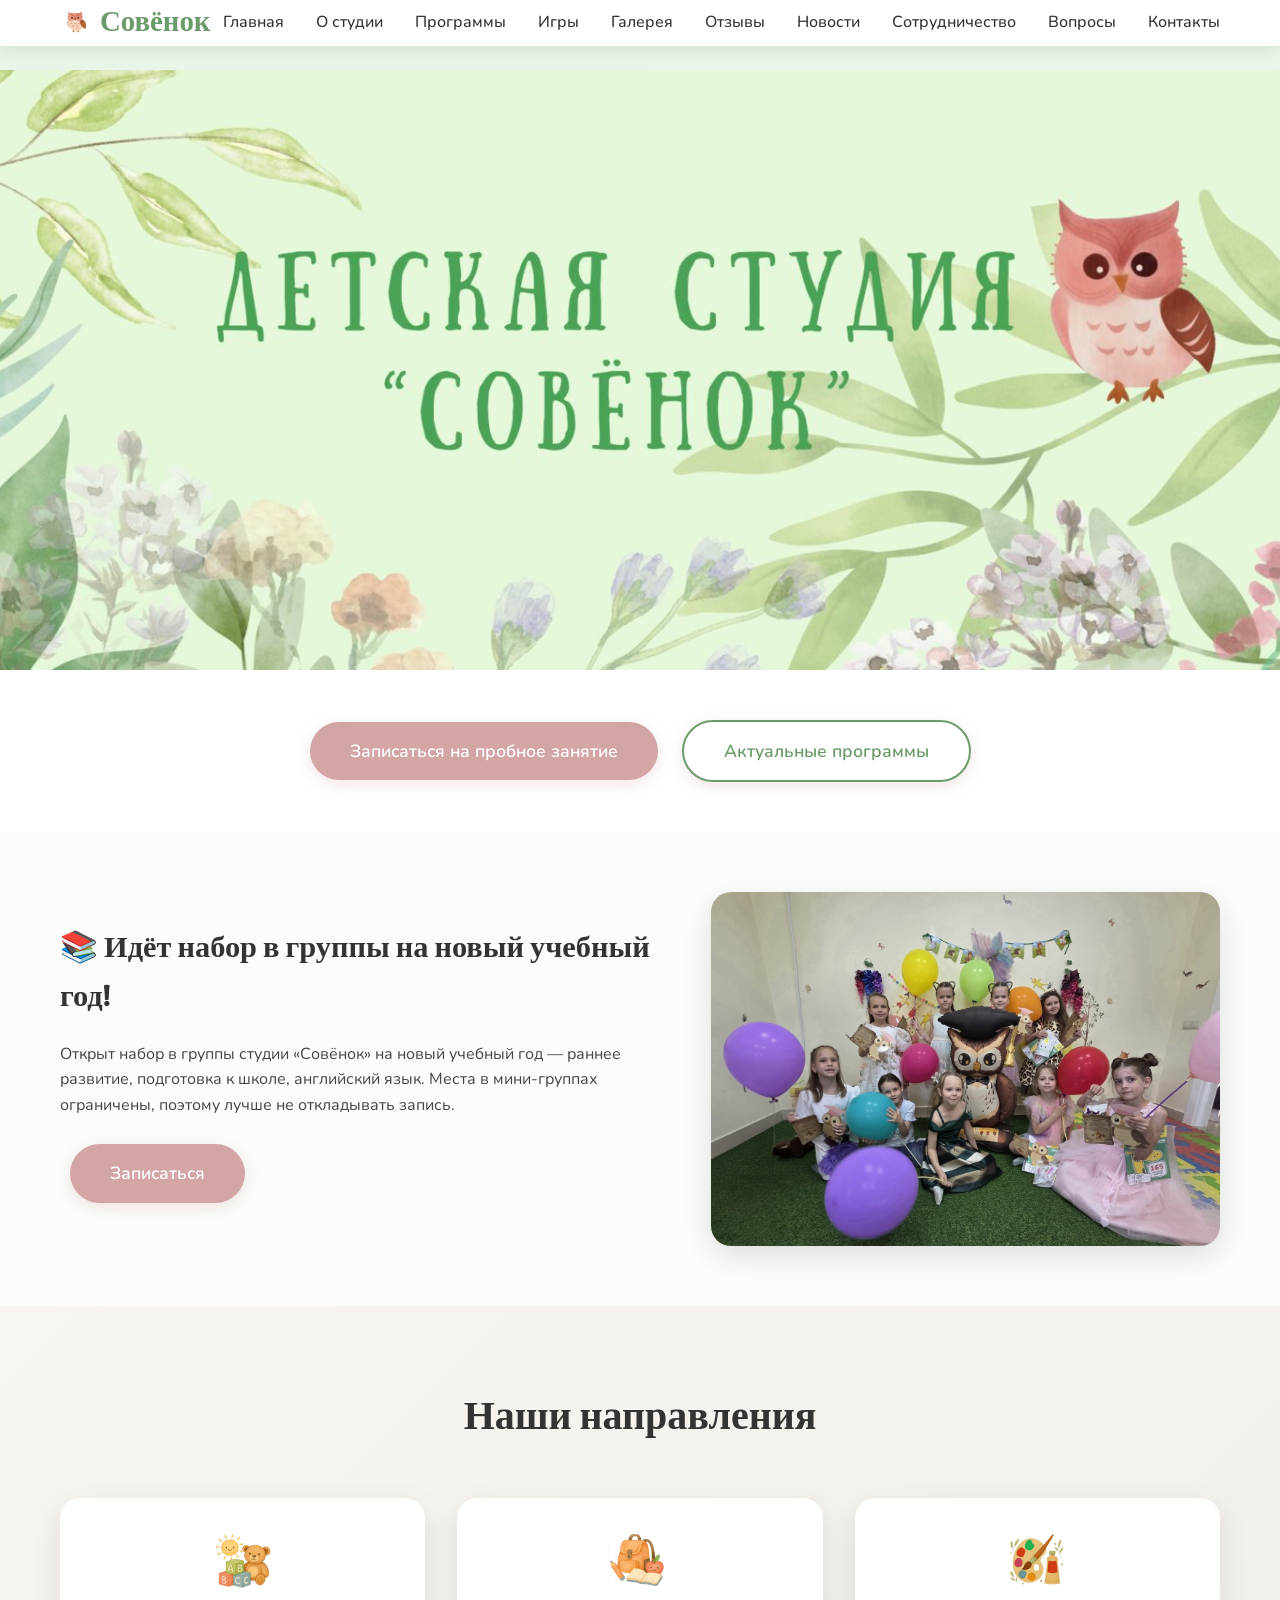
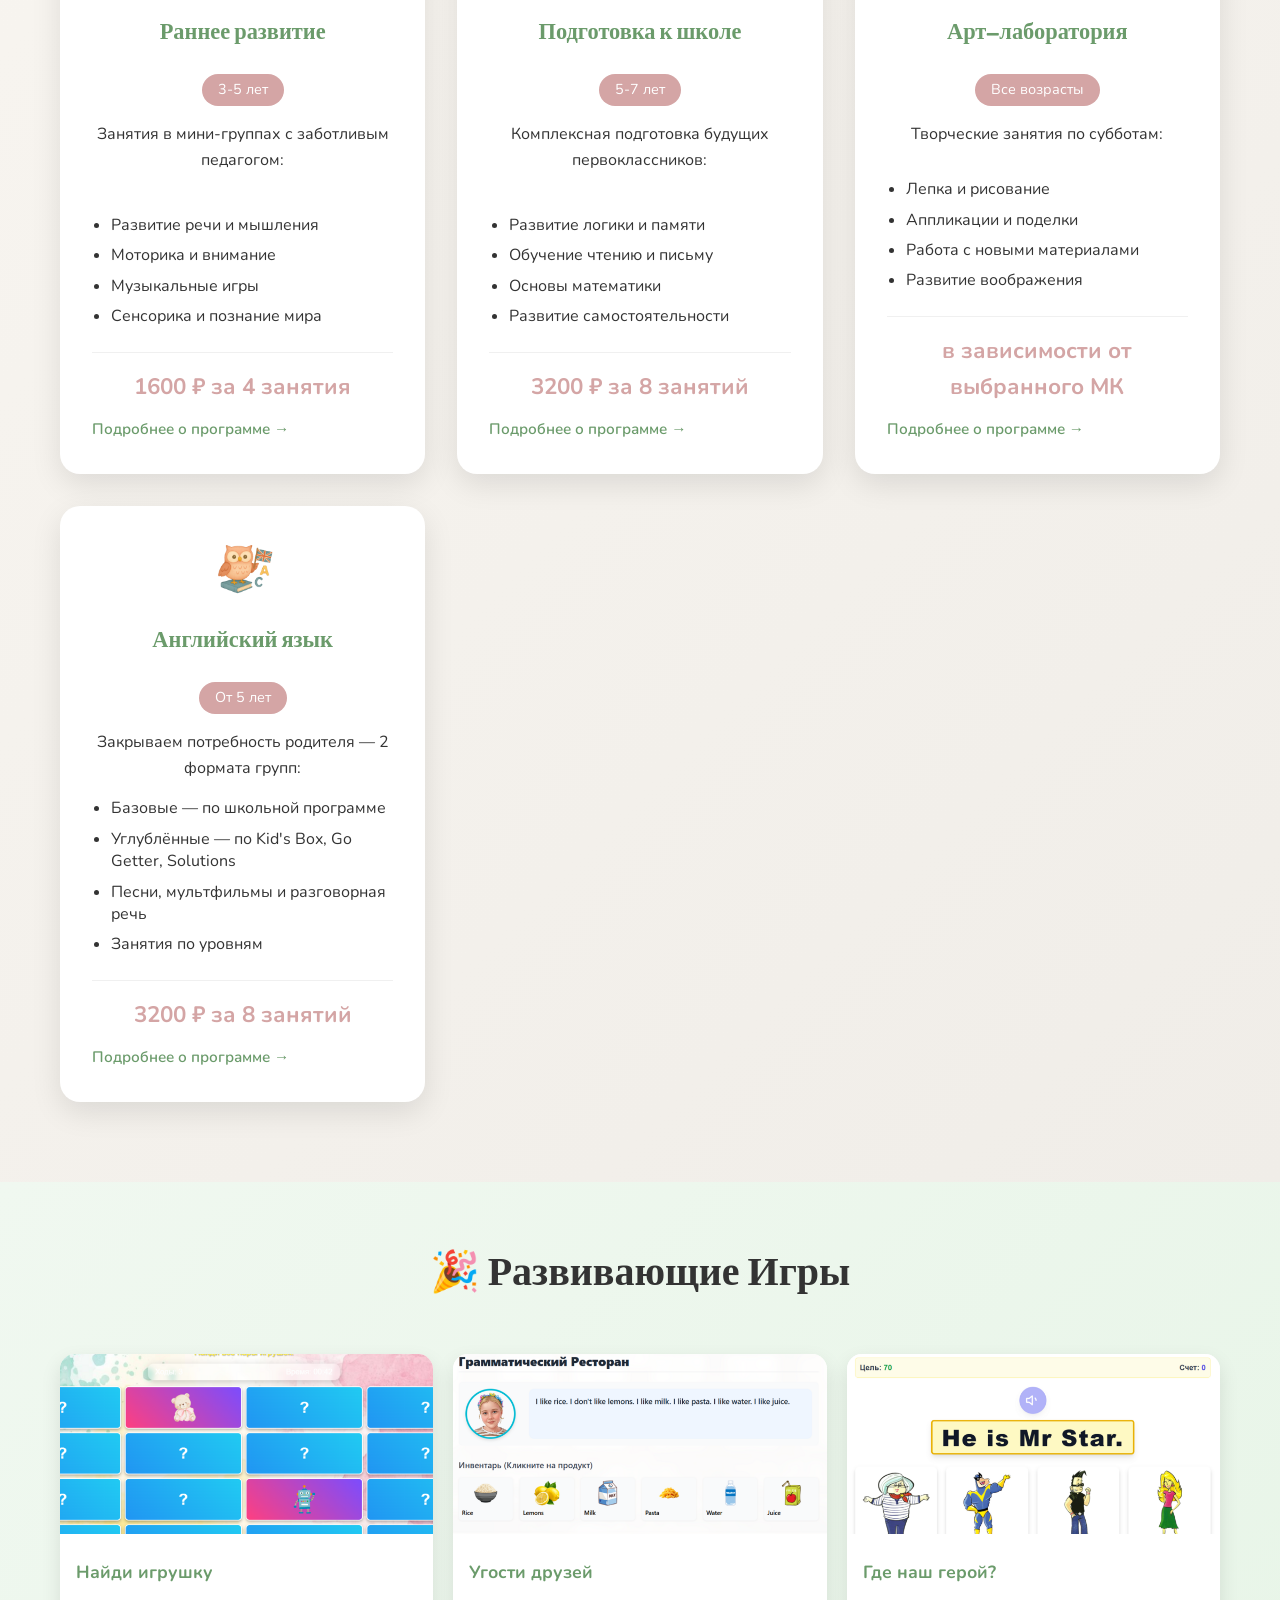
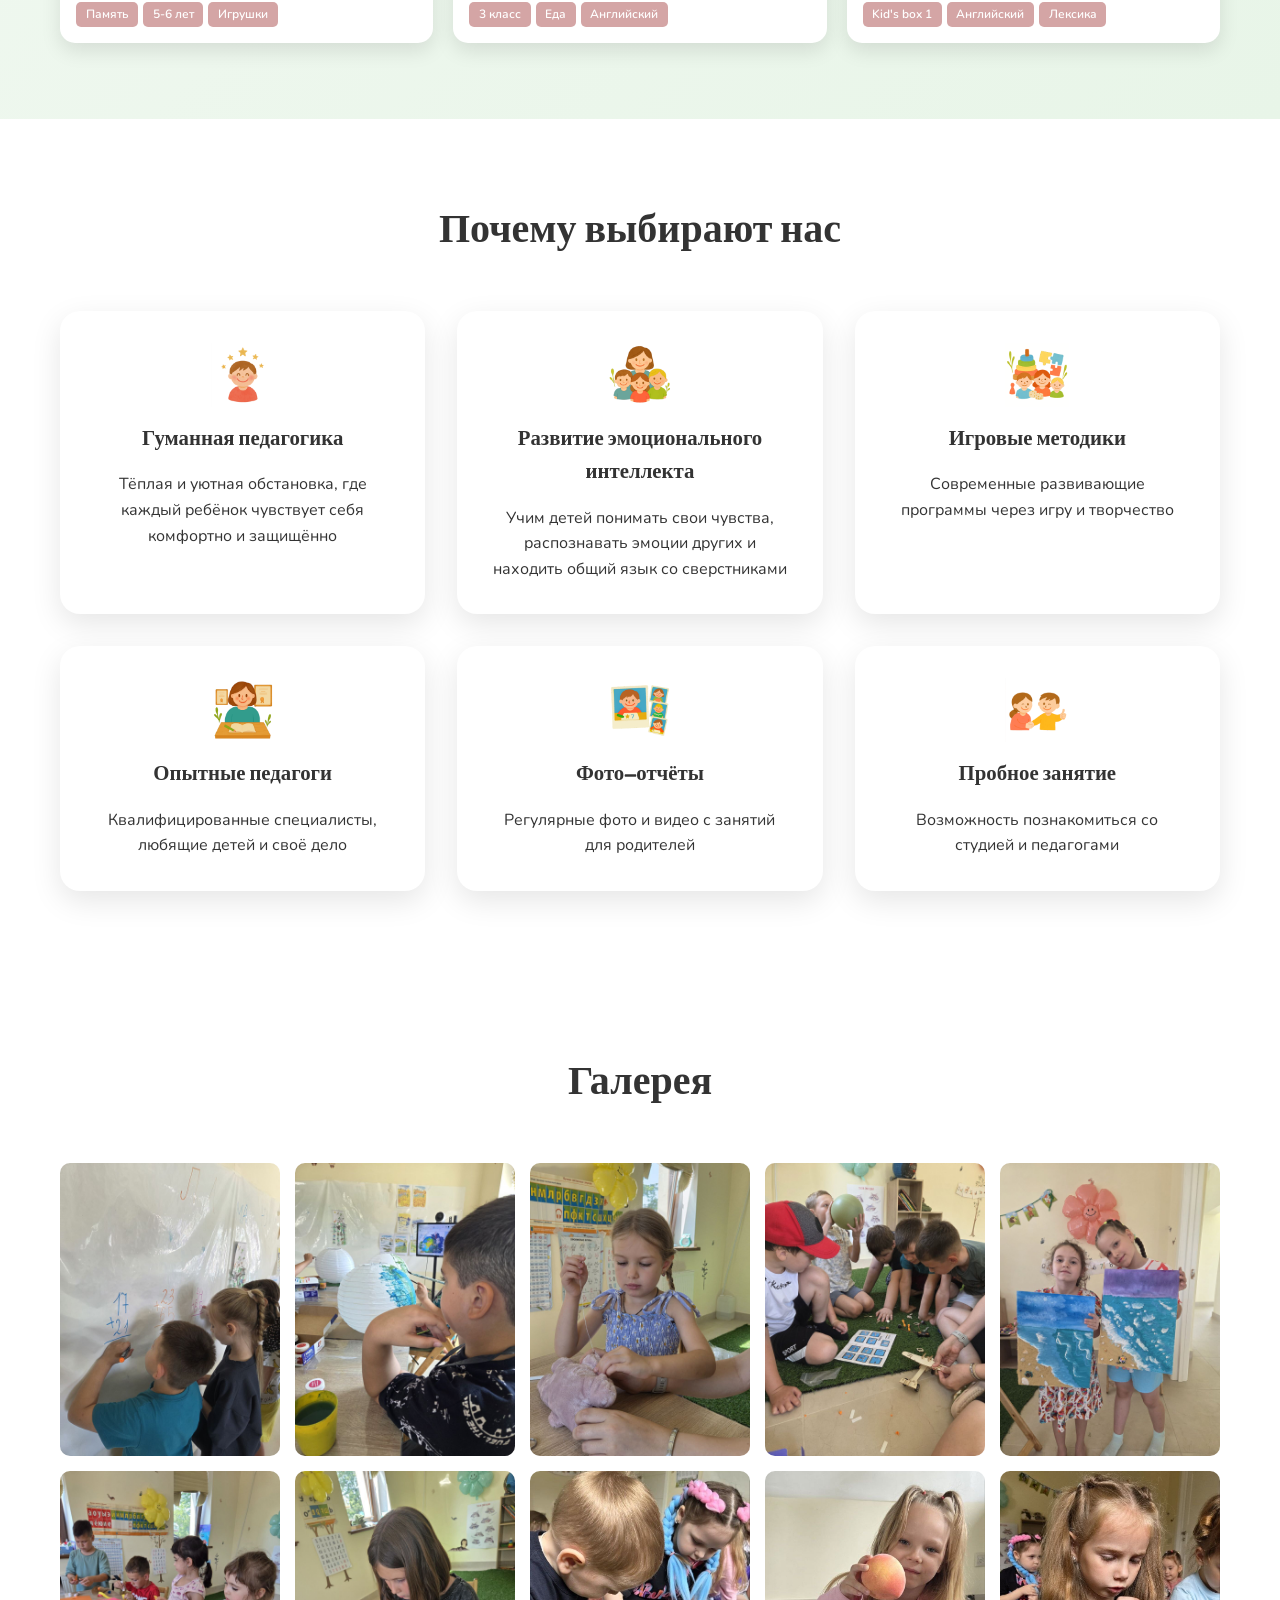
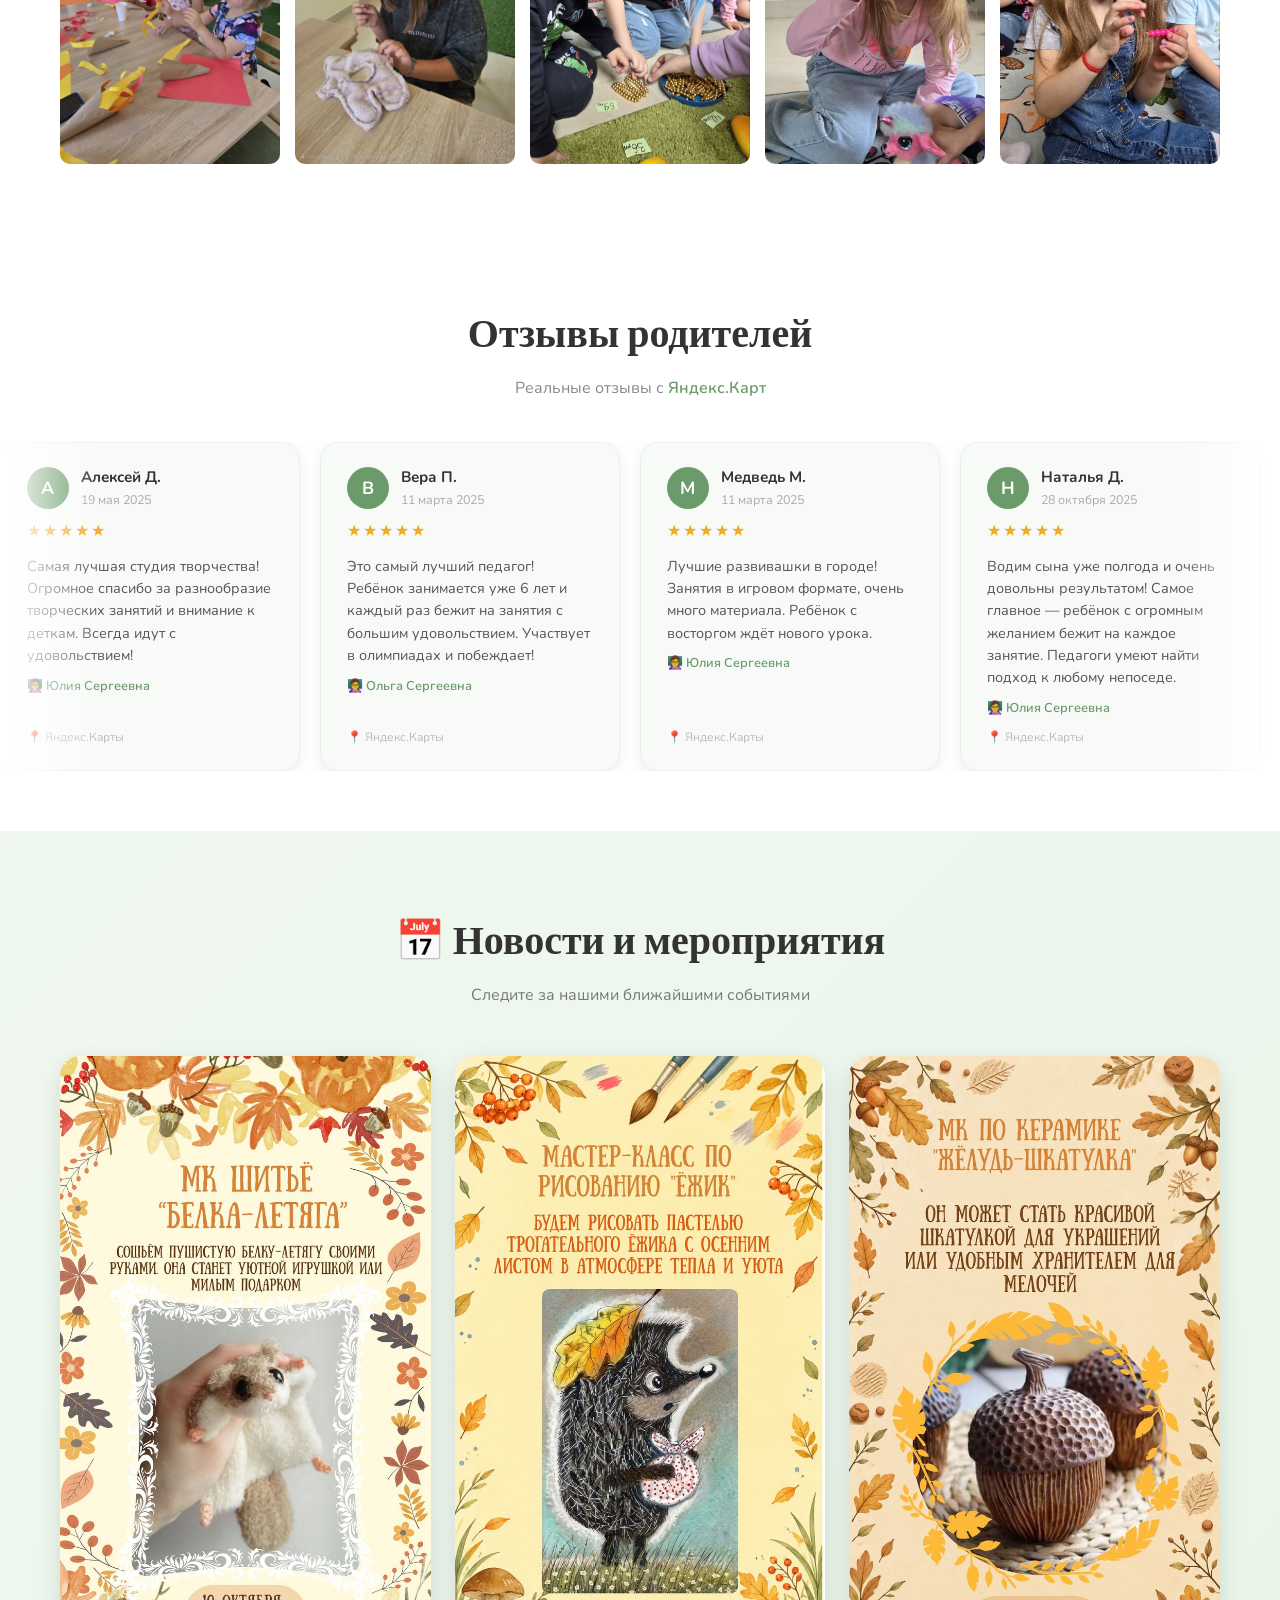
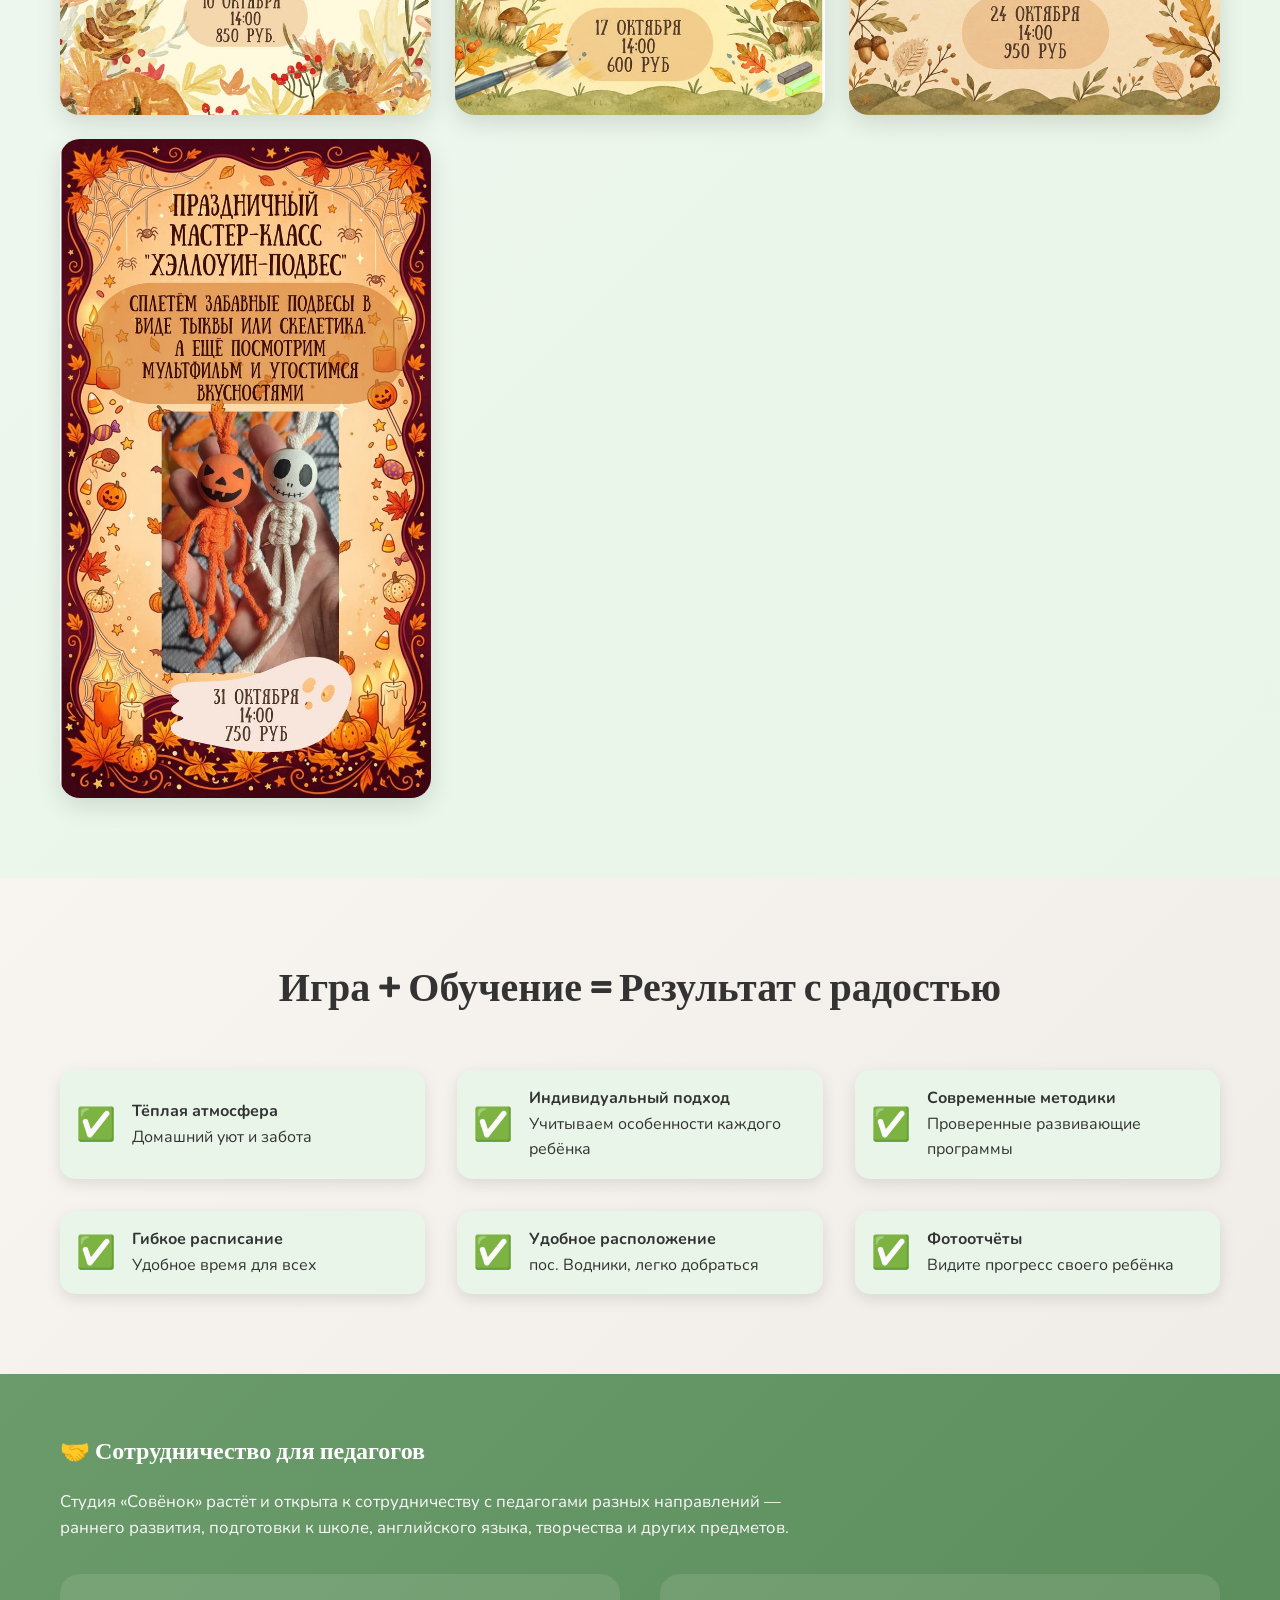
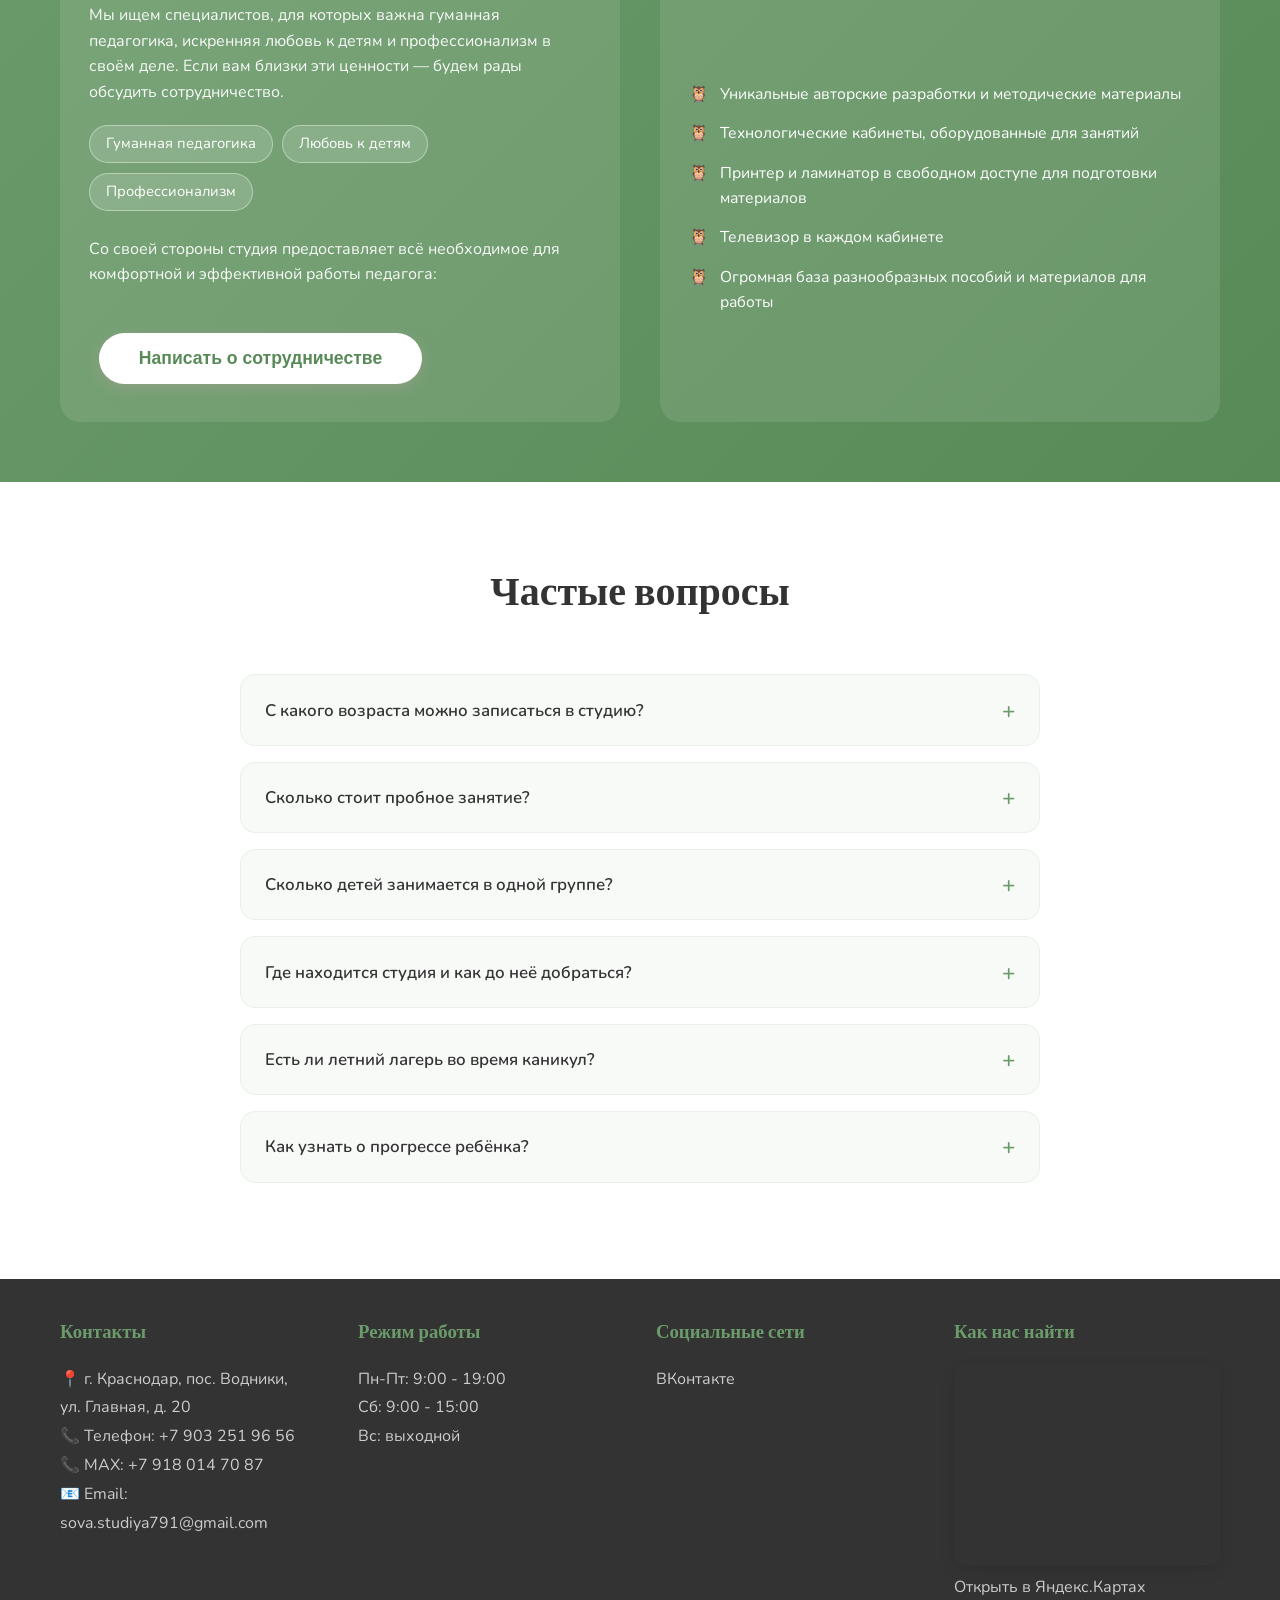
==== commit ac63721e: "Update news cards in index.html" ====
--- a/index.html
+++ b/index.html
@@ -6,8 +6,8 @@
 
 <!-- ================= SEO: заголовок и описание ================= -->
 <title>Детская студия развития «Совёнок» в Краснодаре (пос. Водники) — раннее развитие, английский, подготовка к школе</title>
-<meta name="description" content="Детская студия «Совёнок» в Краснодаре, пос. Водники: раннее развитие 3-5 лет, подготовка к школе, английский язык (базовый и углублённый по британским учебникам), помощь школьнику, творческие мастер-классы и летний лагерь. Мини-группы, опытные педагоги, пробное занятие."/>
-<meta name="keywords" content="детская студия Краснодар, развивающие занятия для детей Краснодар, английский для детей пос Водники, Kid's Box Краснодар, подготовка к школе Краснодар, детский центр развития, летний лагерь для детей Краснодар, помощь школьнику Краснодар, мастер-классы для детей Краснодар, работа педагогом дополнительного образования"/>
+<meta name="description" content="Детская студия «Совёнок» в Краснодаре, пос. Водники: раннее развитие 3-5 лет, подготовка к школе, английский язык (базовый и углублённый по британским учебникам), творческие мастер-классы и летний лагерь. Мини-группы, опытные педагоги, пробное занятие."/>
+<meta name="keywords" content="детская студия Краснодар, развивающие занятия для детей Краснодар, английский для детей пос Водники, Kid's Box Краснодар, подготовка к школе Краснодар, детский центр развития, летний лагерь для детей Краснодар, мастер-классы для детей Краснодар, работа педагогом дополнительного образования"/>
 <meta name="robots" content="index, follow"/>
 <link rel="canonical" href="https://sova-studiya.ru/"/>
 
@@ -117,9 +117,8 @@
         <div class="content-with-photo">
             <div>
                 <h2>📚 Идёт набор в группы на новый учебный год!</h2>
-                <p>Открыт набор во все группы студии «Совёнок» на новый учебный год — раннее развитие, подготовка к школе, английский язык, помощь школьнику и «Школа+». Места в мини-группах ограничены, поэтому лучше не откладывать запись.</p>
-                <p><strong>При записи и оплате до 1 сентября стоимость занятий останется по старым, летним ценам</strong> — актуальные и уже повышенные цены на новый учебный год смотрите в описании каждой программы ниже.</p>
-                <a class="cta-button" href="#contact">Записаться по старой цене</a>
+                <p>Открыт набор в группы студии «Совёнок» на новый учебный год — раннее развитие, подготовка к школе, английский язык. Места в мини-группах ограничены, поэтому лучше не откладывать запись.</p>
+                <a class="cta-button" href="#contact">Записаться</a>
             </div>
             <div class="content-photo">
                 <img src="gallery/sova.jpg" alt="Студия Совёнок — набор в группы на новый учебный год" loading="lazy"/>
@@ -143,7 +142,7 @@
                     <li>Музыкальные игры</li>
                     <li>Сенсорика и познание мира</li>
                 </ul>
-                <div class="price"><span class="price-old">1400 ₽</span> <span class="price-new">1600 ₽</span> за 4 занятия<div class="price-note">Старая цена — при записи до 1 сентября</div></div>
+                <div class="price">1600 ₽ за 4 занятия</div>
                 <a class="program-more" href="rannee-razvitie.html">Подробнее о программе →</a>
             </div>
 
@@ -158,10 +157,11 @@
                     <li>Основы математики</li>
                     <li>Развитие самостоятельности</li>
                 </ul>
-                <div class="price"><span class="price-old">2800 ₽</span> <span class="price-new">3200 ₽</span> за 8 занятий<div class="price-note">Старая цена — при записи до 1 сентября</div></div>
+                <div class="price">3200 ₽ за 8 занятий</div>
                 <a class="program-more" href="podgotovka-k-shkole.html">Подробнее о программе →</a>
             </div>
 
+            <!-- Временно скрыто: набора в этом учебном году нет. Чтобы вернуть карточку — уберите комментарий.
             <div class="program-card">
                 <img alt="Помощь школьнику" src="img/homework.png" width="200" height="200" loading="lazy"/>
                 <h3>Помощь школьнику</h3>
@@ -173,10 +173,12 @@
                     <li>Чтение</li>
                     <li>Другие предметы</li>
                 </ul>
-                <div class="price"><span class="price-old">4000 ₽</span> <span class="price-new">4600 ₽</span> за 8 занятий<div class="price-note">Старая цена — при записи до 1 сентября</div></div>
+                <div class="price">4600 ₽ за 8 занятий</div>
                 <a class="program-more" href="pomoshch-shkolniku.html">Подробнее о программе →</a>
             </div>
-
+            -->
+
+            <!-- Временно скрыто: набора в этом учебном году нет. Чтобы вернуть карточку — уберите комментарий.
             <div class="program-card">
                 <img alt="Школа+" src="img/help.png" width="200" height="152" loading="lazy"/>
                 <h3>Школа+</h3>
@@ -188,9 +190,10 @@
                     <li>Устранение пробелов</li>
                     <li>Углубленное изучение</li>
                 </ul>
-                <div class="price"><span class="price-old">3000 ₽</span> <span class="price-new">3500 ₽</span> за 8 занятий<div class="price-note">Старая цена — при записи до 1 сентября</div></div>
+                <div class="price">3500 ₽ за 8 занятий</div>
                 <a class="program-more" href="shkola-plus.html">Подробнее о программе →</a>
             </div>
+            -->
 
             <div class="program-card">
                 <img alt="Творчество" src="img/creativity.png" width="200" height="200" loading="lazy"/>
@@ -218,7 +221,7 @@
                     <li>Песни, мультфильмы и разговорная речь</li>
                     <li>Занятия по уровням</li>
                 </ul>
-                <div class="price"><span class="price-old">2800 ₽</span> <span class="price-new">3200 ₽</span> за 8 занятий<div class="price-note">Старая цена — при записи до 1 сентября</div></div>
+                <div class="price">3200 ₽ за 8 занятий</div>
                 <a class="program-more" href="angliyskiy-yazyk.html">Подробнее о программе →</a>
             </div>
 
@@ -252,9 +255,9 @@
                 <p>Тёплая и уютная обстановка, где каждый ребёнок чувствует себя комфортно и защищённо</p>
             </div>
             <div class="feature-card">
-                <img class="feature-icon" src="img/pupils.png" alt="Маленькие группы" width="64" height="64" loading="lazy"/>
-                <h3>Маленькие группы</h3>
-                <p>До 6 человек в раннем развитии, подготовке к школе, «Помощь школьнику» и «Школа+»; до 10 человек — в группах английского языка</p>
+                <img class="feature-icon" src="img/pupils.png" alt="Развитие эмоционального интеллекта" width="64" height="64" loading="lazy"/>
+                <h3>Развитие эмоционального интеллекта</h3>
+                <p>Учим детей понимать свои чувства, распознавать эмоции других и находить общий язык со сверстниками</p>
             </div>
             <div class="feature-card">
                 <img class="feature-icon" src="img/game.png" alt="Игровые методики" width="64" height="64" loading="lazy"/>
@@ -323,29 +326,24 @@
         <p class="news-subtitle">Следите за нашими ближайшими событиями</p>
        <div class="news-grid">
 
-<!-- Карточка 1: Шкатулка Кит (11 июля) -->
-<div class="news-img-card" style="display:flex;flex-direction:column;">
-    <img src="img/whalebox.jpg" alt="МК Шкатулка Кит 11 июля" style="flex:1;"/>
-    <a href="https://vk.ru/wall-230350147_105" target="_blank" rel="noopener"
-       style="display:block;text-align:center;padding:0.7rem 1rem;background:#6B9B6B;color:white;font-family:'Nunito',sans-serif;font-weight:700;font-size:0.9rem;text-decoration:none;transition:background 0.3s;"
-       onmouseover="this.style.background='#5a8a5a'" onmouseout="this.style.background='#6B9B6B'">
-        📸 Фотоотчёт ВКонтакте
-    </a>
+<!-- Карточка 1: Шитьё "Белка-летяга" -->
+<div class="news-img-card">
+    <img src="img/news-belka-letyaga.jpg" alt="Мастер-класс по шитью «Белка-летяга», 10 октября" loading="lazy"/>
 </div>
 
-<!-- Карточка 2: Морской обвес -->
-<div class="news-img-card" style="display:flex;flex-direction:column;">
-    <img src="img/brelock.jpg" alt="Мастер-класс «Морской брелок» для детей" style="flex:1;" loading="lazy"/>
-    <a href="https://vk.ru/wall-230350147_106" target="_blank" rel="noopener"
-       style="display:block;text-align:center;padding:0.7rem 1rem;background:#6B9B6B;color:white;font-family:'Nunito',sans-serif;font-weight:700;font-size:0.9rem;text-decoration:none;transition:background 0.3s;"
-       onmouseover="this.style.background='#5a8a5a'" onmouseout="this.style.background='#6B9B6B'">
-        📸 Фотоотчёт ВКонтакте
-    </a>
+<!-- Карточка 2: Рисование "Ёжик" -->
+<div class="news-img-card">
+    <img src="img/news-ezhik.jpg" alt="Мастер-класс по рисованию «Ёжик», 17 октября" loading="lazy"/>
 </div>
 
-<!-- Карточка 3: Игрушка Китёнок -->
+<!-- Карточка 3: Керамика "Жёлудь-шкатулка" -->
 <div class="news-img-card">
-    <img src="img/whale2.jpg" alt="Мастер-класс «Игрушка Китёнок» для детей" loading="lazy"/>
+    <img src="img/news-zhelud.jpg" alt="Мастер-класс по керамике «Жёлудь-шкатулка», 24 октября" loading="lazy"/>
+</div>
+
+<!-- Карточка 4: Хэллоуин-подвес -->
+<div class="news-img-card">
+    <img src="img/news-halloween.jpg" alt="Праздничный мастер-класс «Хэллоуин-подвес», 31 октября" loading="lazy"/>
 </div>
                </div>
     </div>
@@ -451,7 +449,7 @@
         <div class="faq-list">
             <div class="faq-item">
                 <button class="faq-question"><span>С какого возраста можно записаться в студию?</span><span class="plus">+</span></button>
-                <div class="faq-answer"><p>Мы принимаем детей с 3 лет на раннее развитие. Подготовка к школе — с 5 лет, английский язык — от 5 лет, а помощь школьнику и «Школа+» — для учеников 1-4 класса.</p></div>
+                <div class="faq-answer"><p>Мы принимаем детей с 3 лет на раннее развитие. Подготовка к школе и английский язык — от 5 лет.</p></div>
             </div>
             <div class="faq-item">
                 <button class="faq-question"><span>Сколько стоит пробное занятие?</span><span class="plus">+</span></button>
@@ -459,7 +457,7 @@
             </div>
             <div class="faq-item">
                 <button class="faq-question"><span>Сколько детей занимается в одной группе?</span><span class="plus">+</span></button>
-                <div class="faq-answer"><p>Это зависит от программы. В раннем развитии, подготовке к школе, «Помощь школьнику» и «Школа+» мы работаем в мини-группах до 6 человек — так педагог успевает уделить внимание каждому ребёнку. В группах английского языка — до 10 человек.</p></div>
+                <div class="faq-answer"><p>Это зависит от программы. Мы работаем в мини-группах от 4 до 10 человек — так педагог успевает уделить внимание каждому ребёнку.</p></div>
             </div>
             <div class="faq-item">
                 <button class="faq-question"><span>Где находится студия и как до неё добраться?</span><span class="plus">+</span></button>
@@ -485,7 +483,7 @@
     {
       "@type": "Question",
       "name": "С какого возраста можно записаться в студию?",
-      "acceptedAnswer": { "@type": "Answer", "text": "Раннее развитие — с 3 лет, подготовка к школе и английский язык — от 5 лет, помощь школьнику и «Школа+» — для учеников 1-4 класса." }
+      "acceptedAnswer": { "@type": "Answer", "text": "Раннее развитие — с 3 лет, подготовка к школе и английский язык — от 5 лет." }
     },
     {
       "@type": "Question",
@@ -495,7 +493,7 @@
     {
       "@type": "Question",
       "name": "Сколько детей занимается в одной группе?",
-      "acceptedAnswer": { "@type": "Answer", "text": "В раннем развитии, подготовке к школе, «Помощь школьнику» и «Школа+» — мини-группы до 6 человек. В группах английского языка — до 10 человек." }
+      "acceptedAnswer": { "@type": "Answer", "text": "В группах наших направлений занимается от 4 — до 10 человек." }
     },
     {
       "@type": "Question",
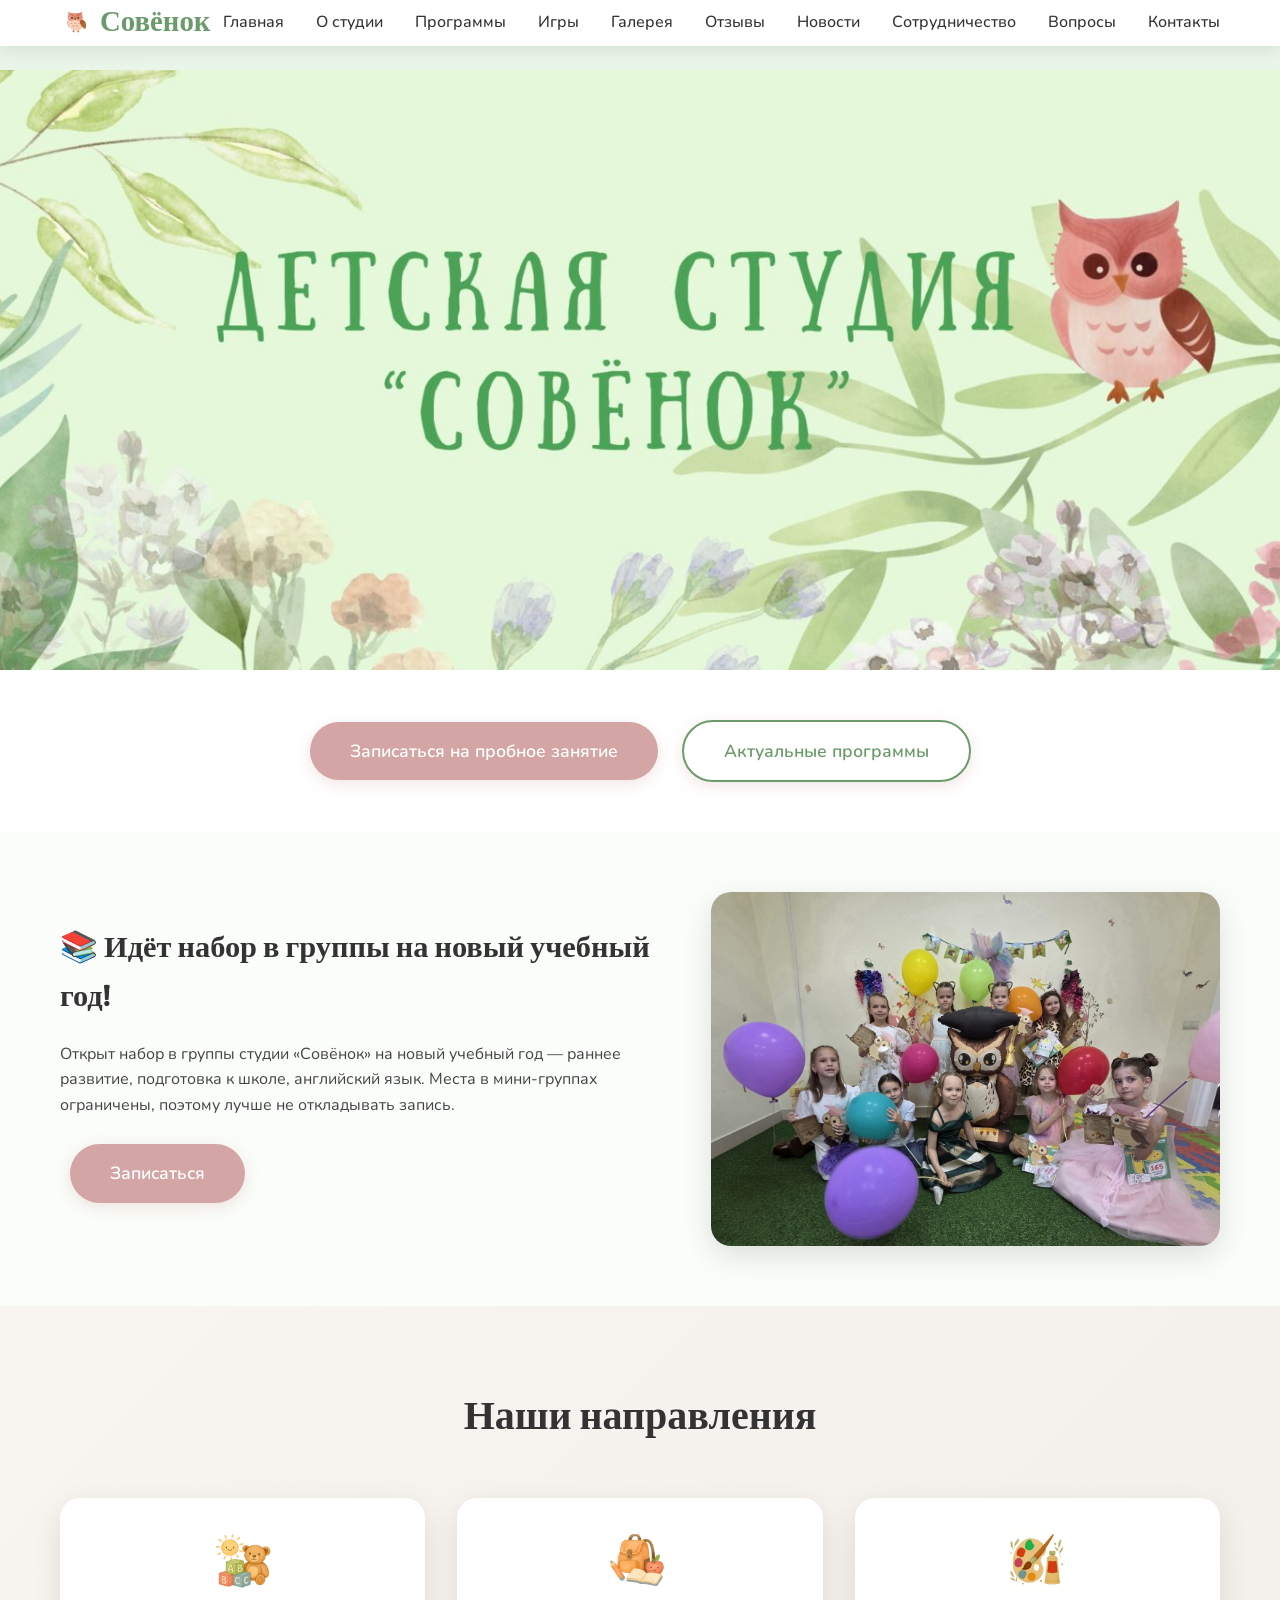
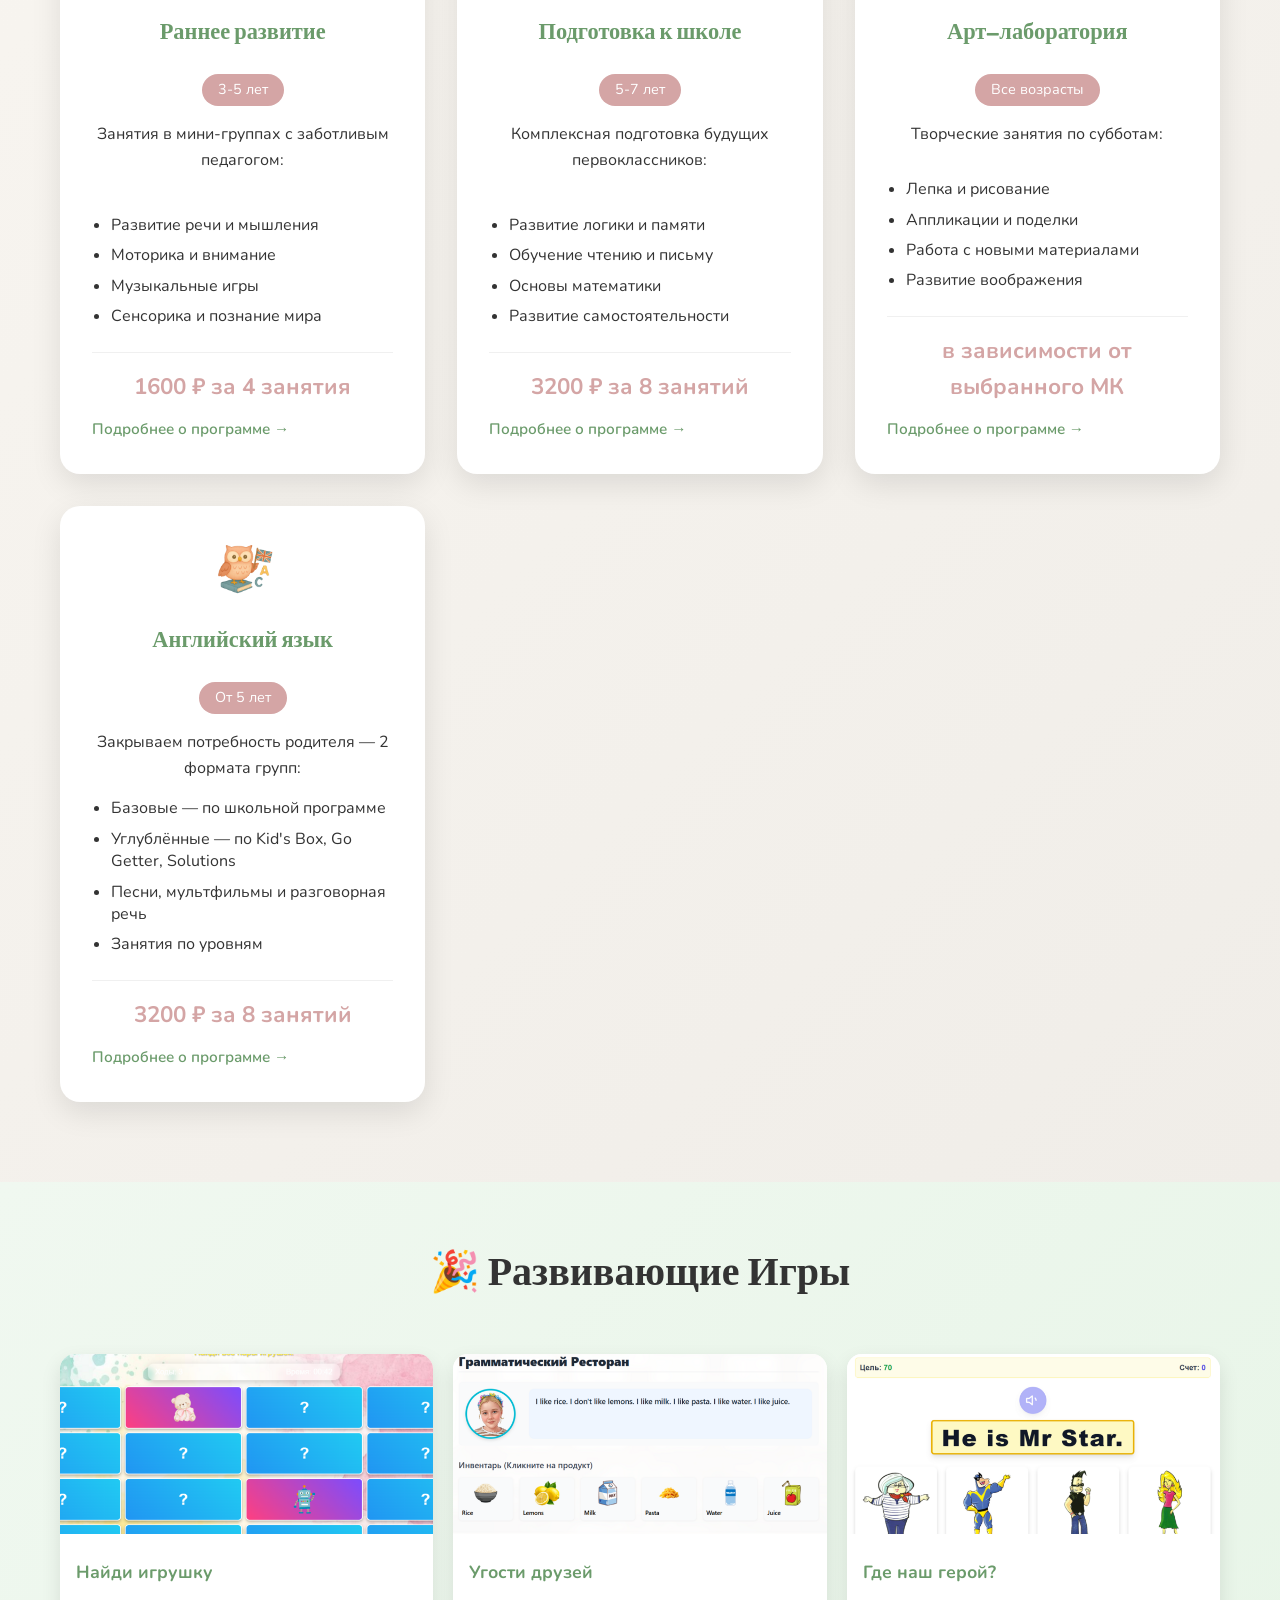
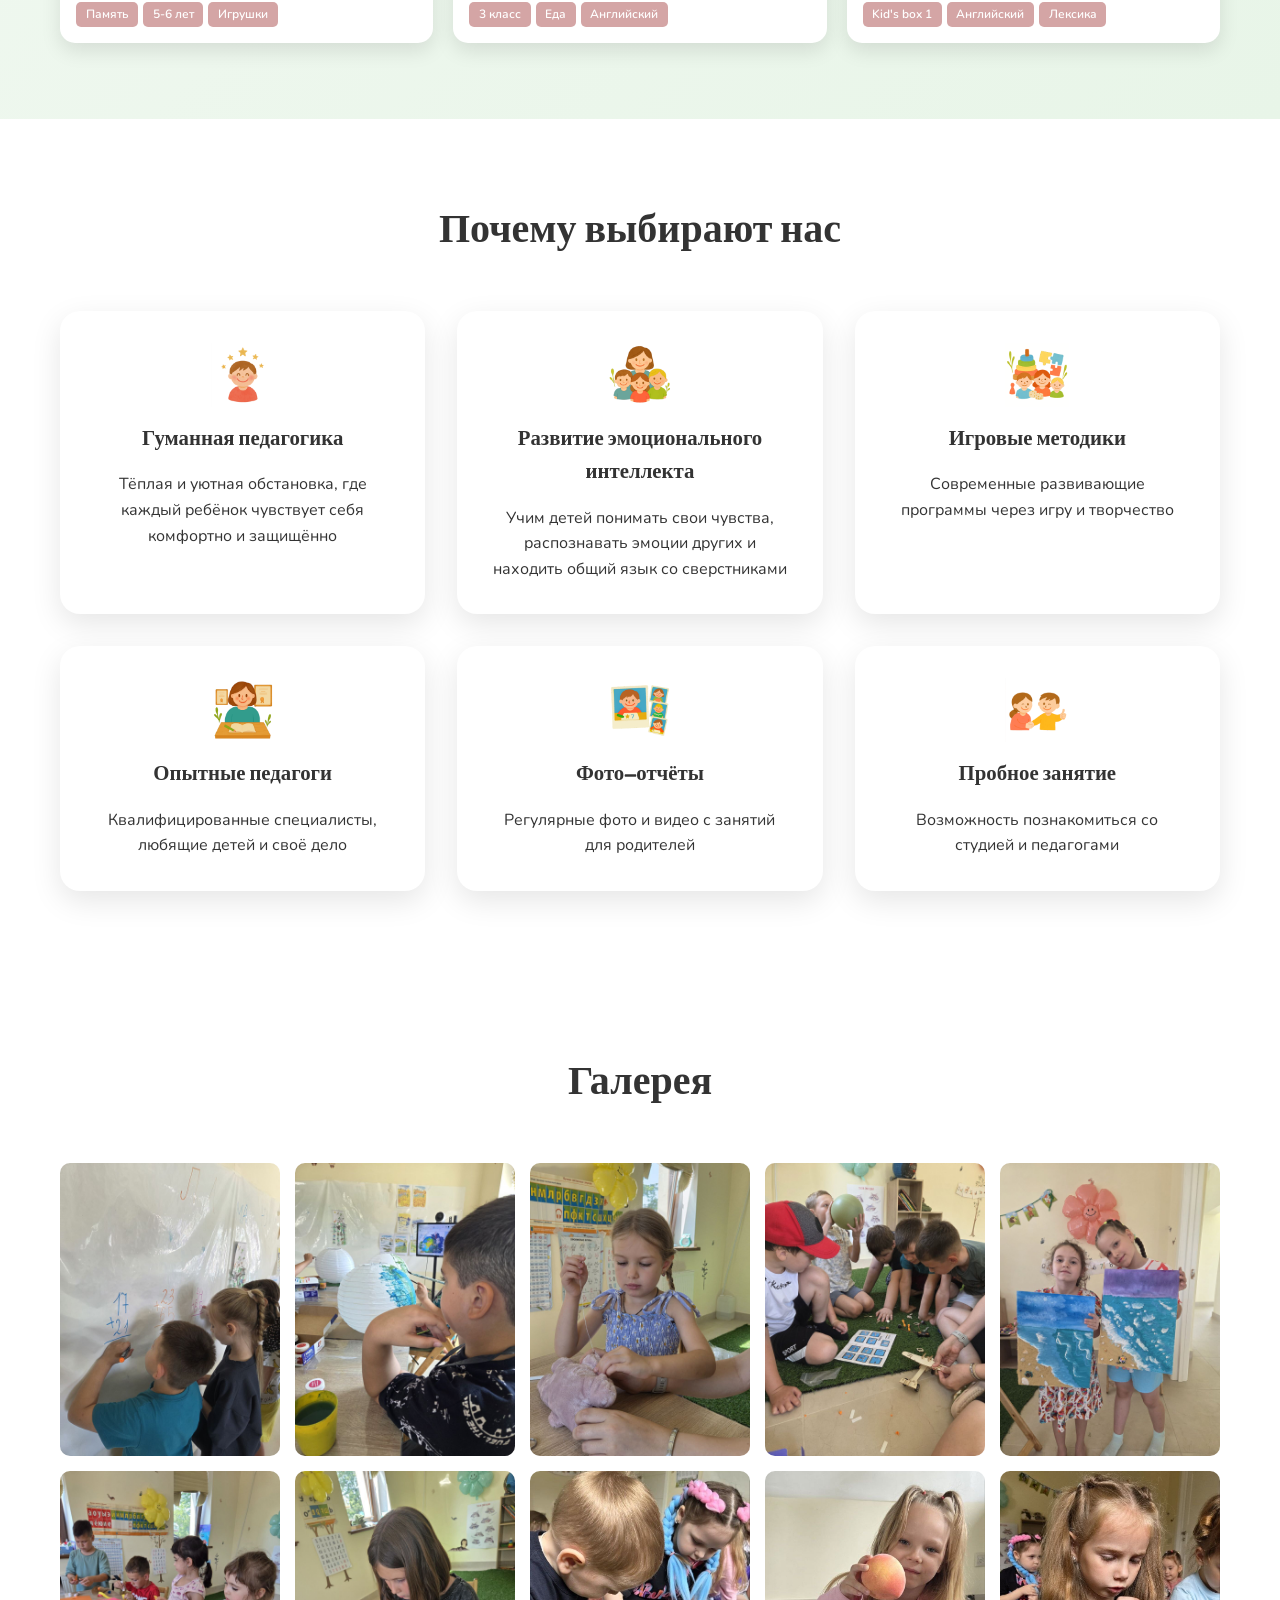
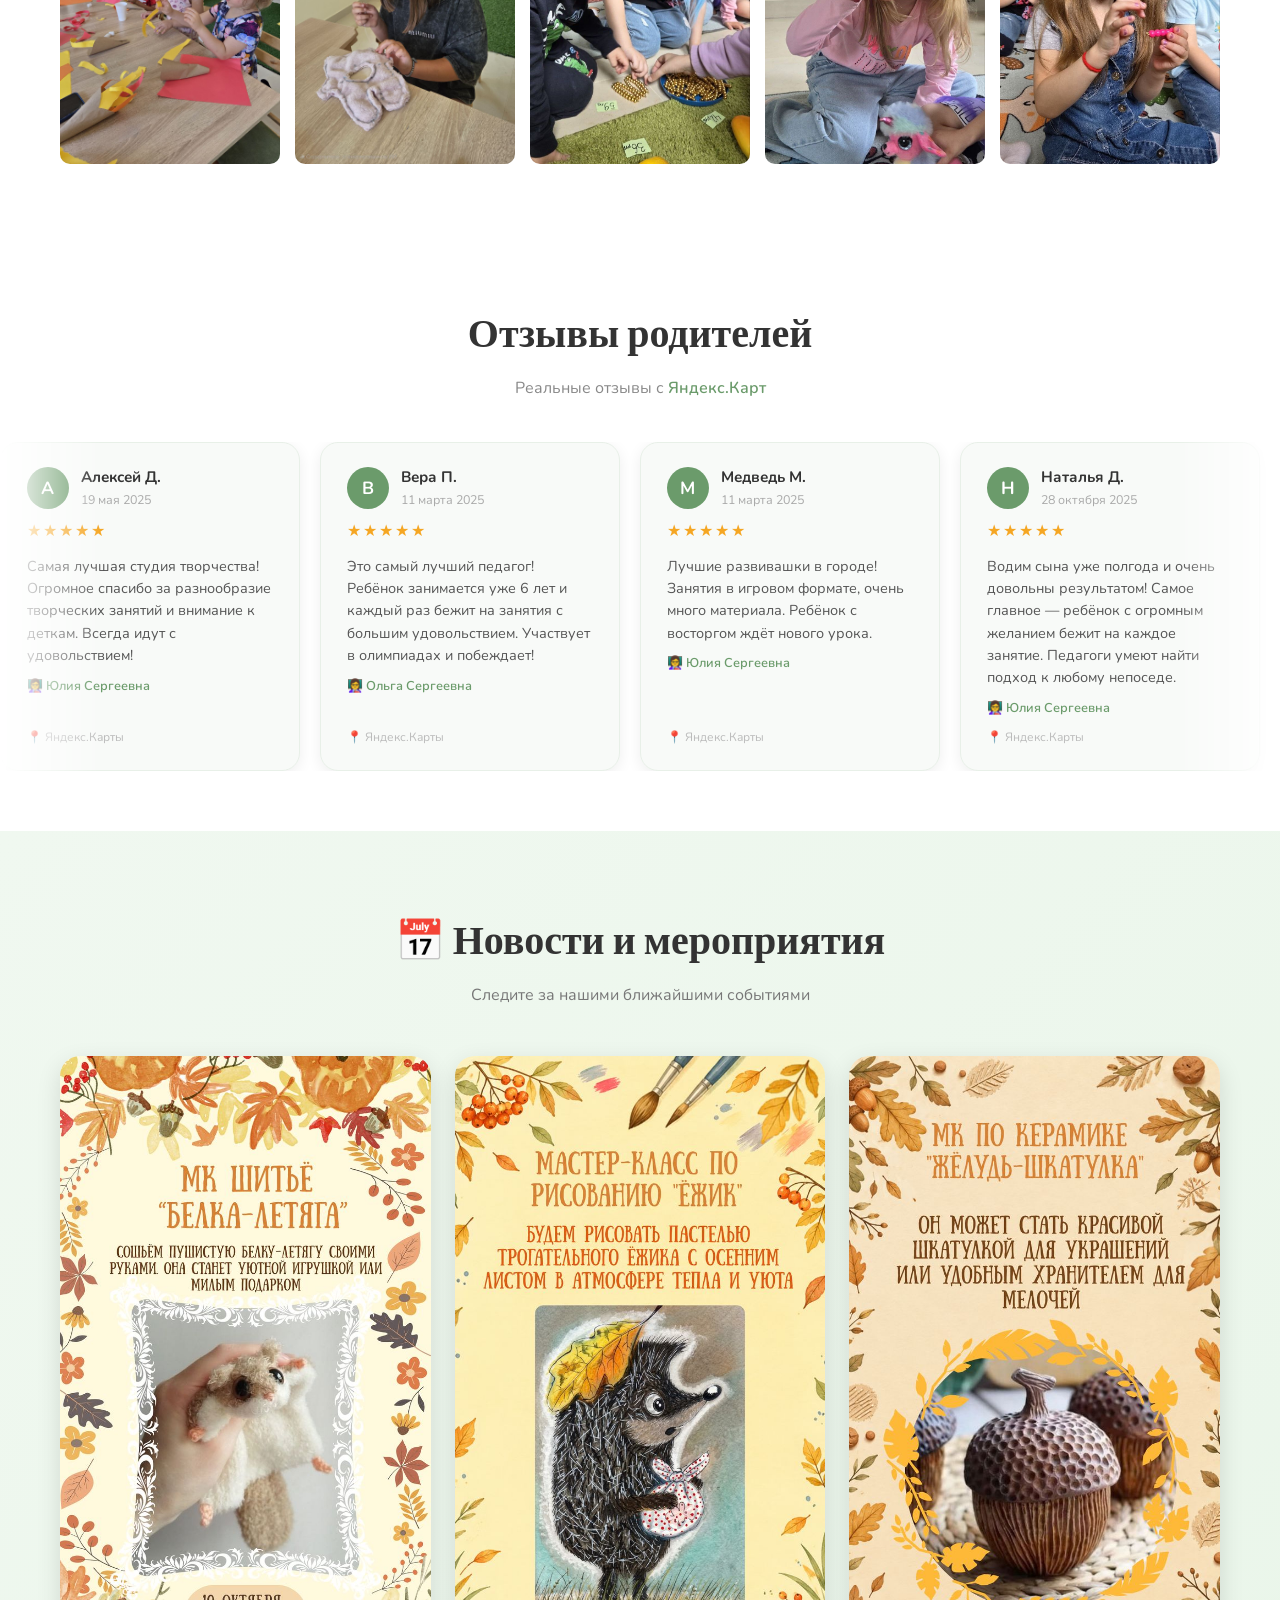
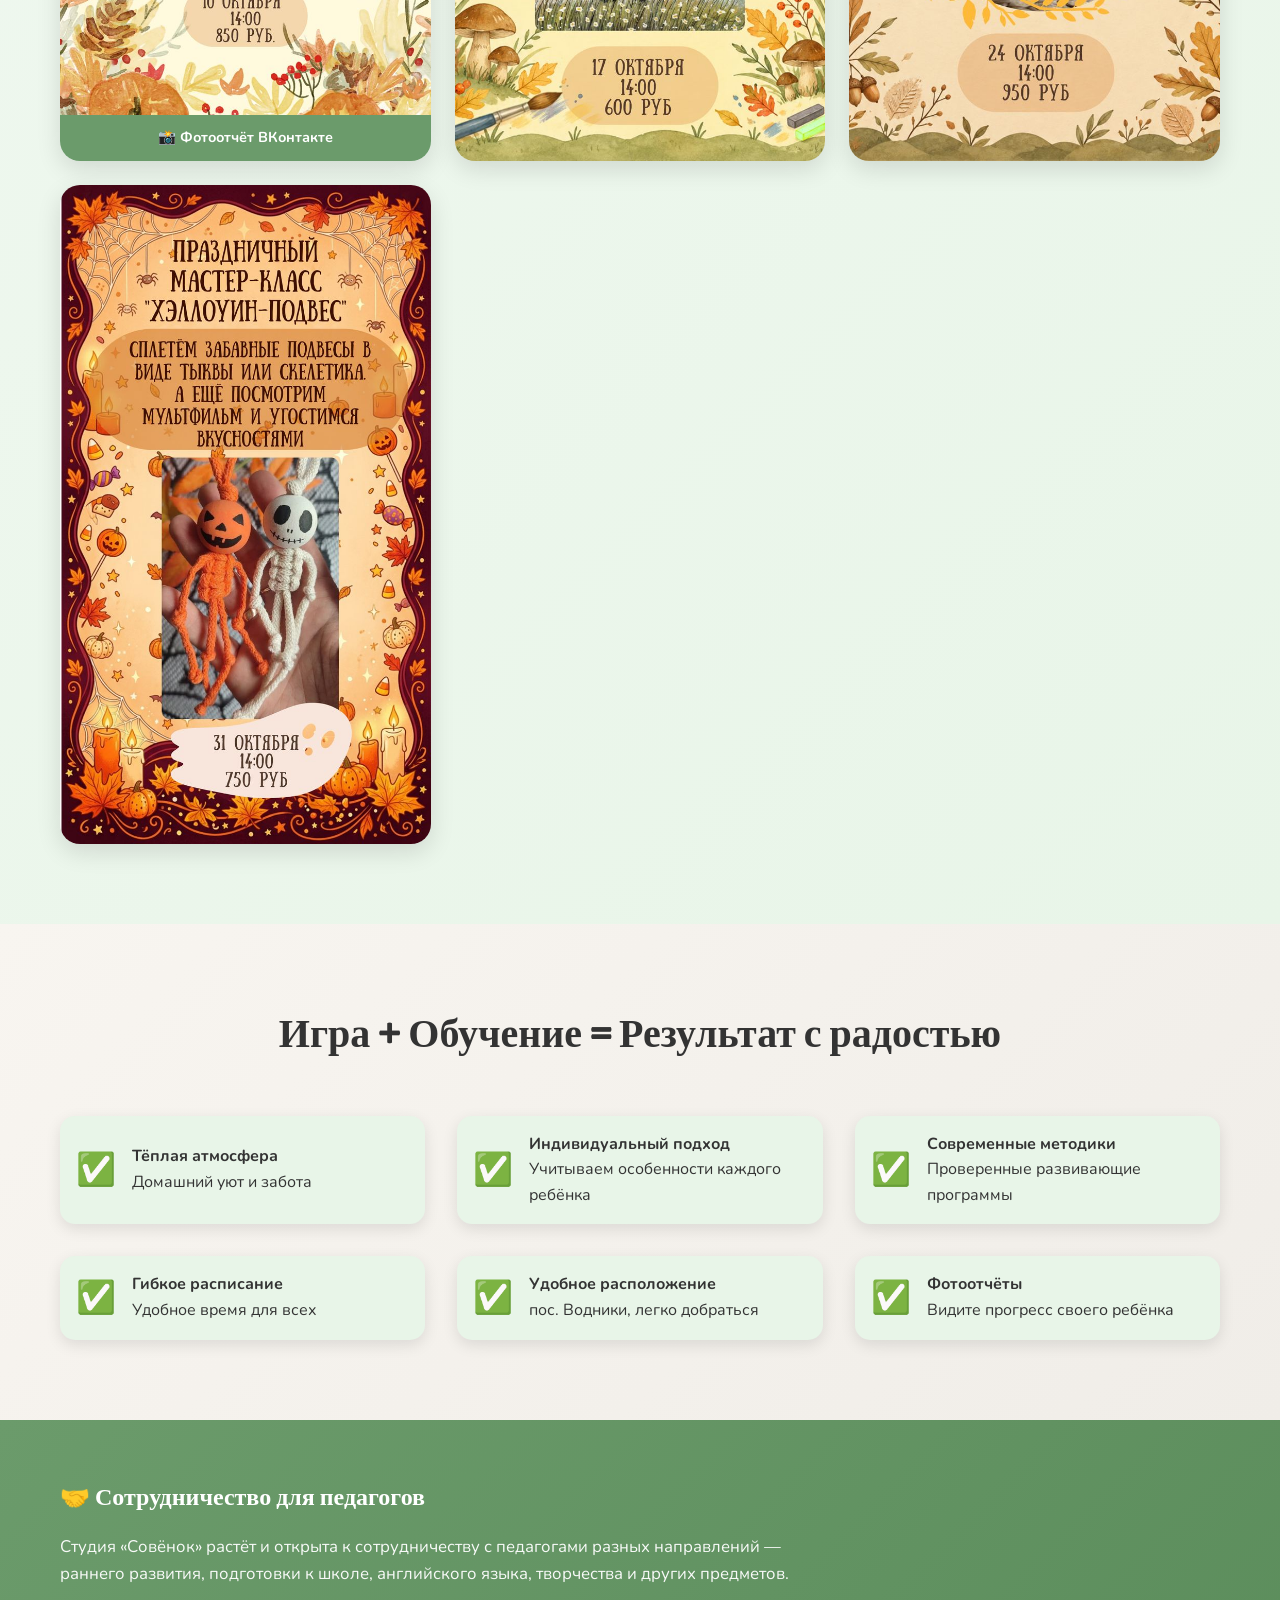
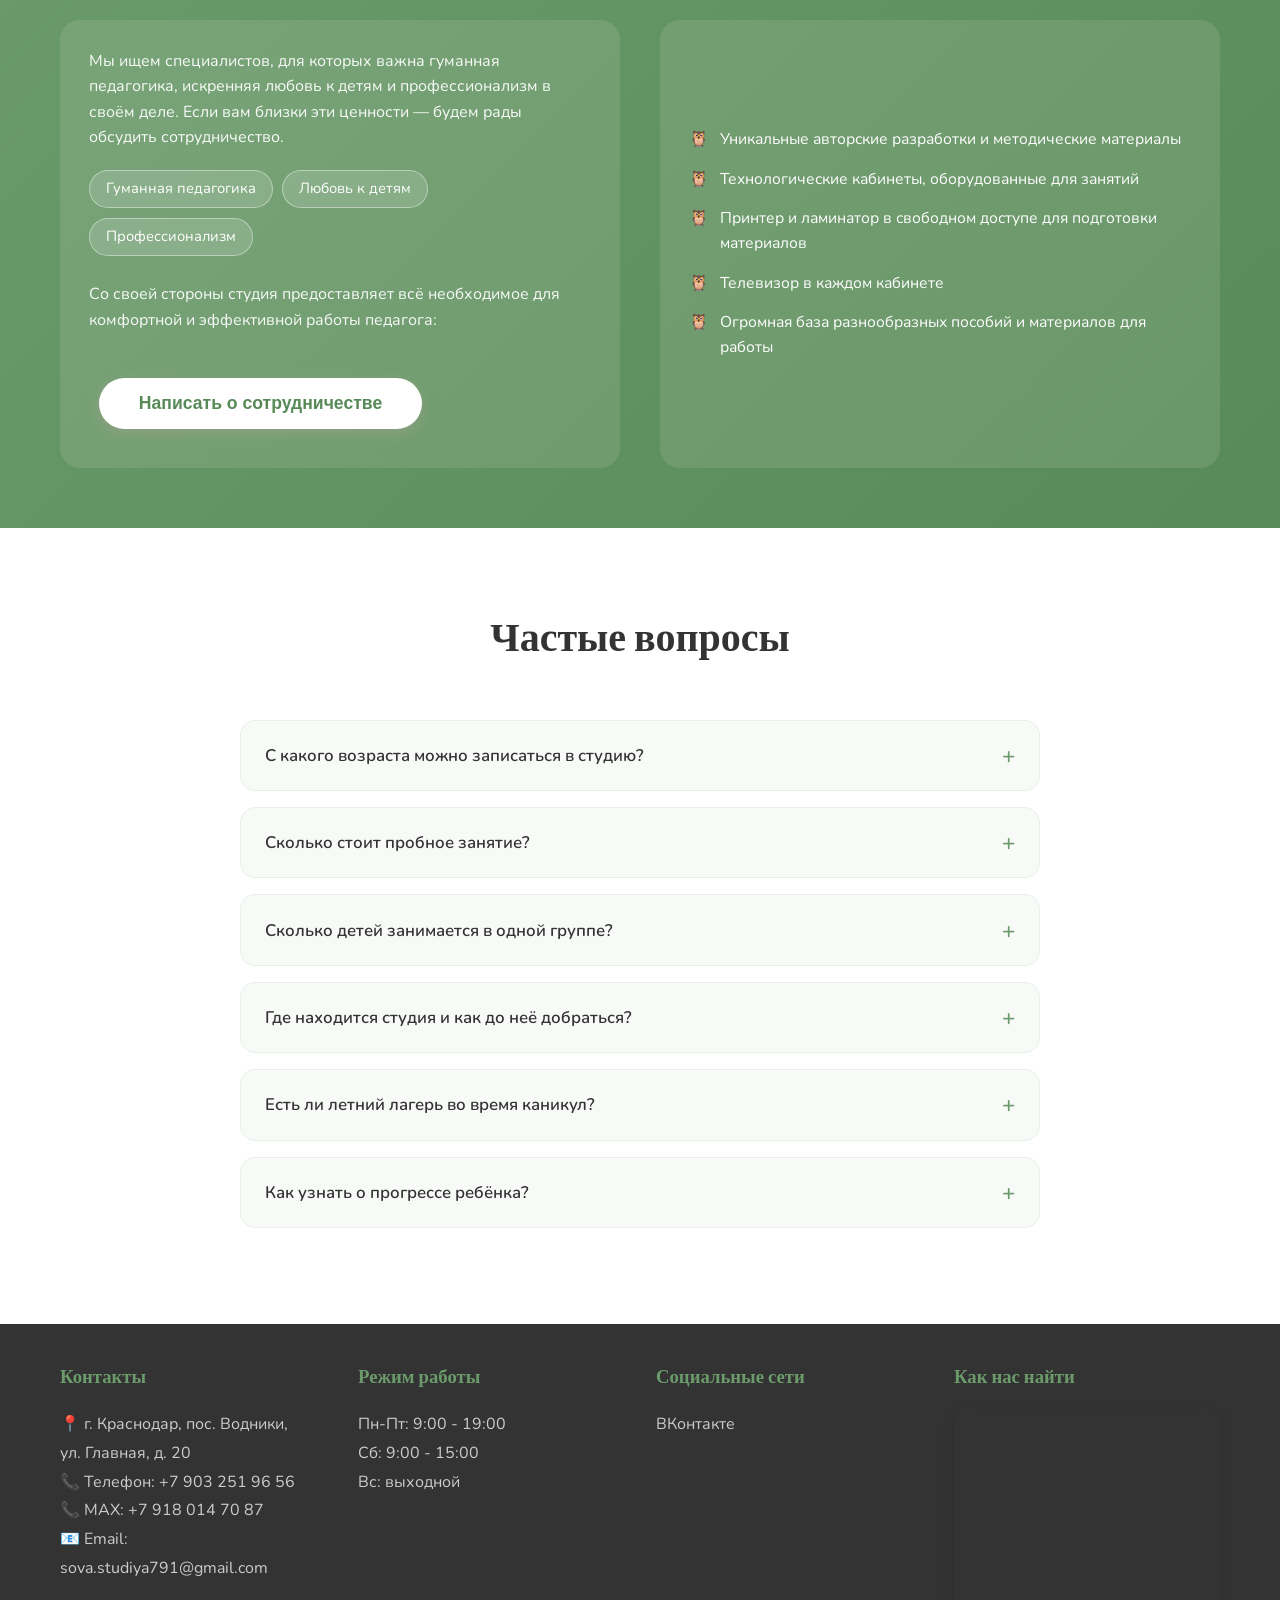
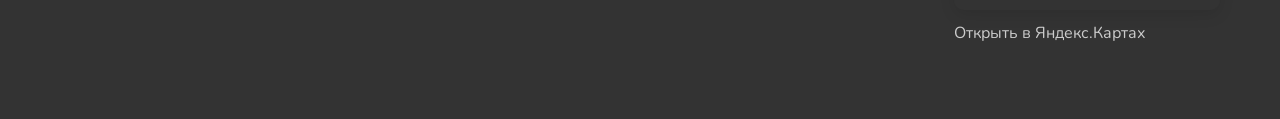
==== commit 86726a8c: "Modify 'Белка-летяга' card with link and styles Updated the card for the 'Белка-летяга' sewing works" ====
--- a/index.html
+++ b/index.html
@@ -326,9 +326,14 @@
         <p class="news-subtitle">Следите за нашими ближайшими событиями</p>
        <div class="news-grid">
 
-<!-- Карточка 1: Шитьё "Белка-летяга" -->
-<div class="news-img-card">
-    <img src="img/news-belka-letyaga.jpg" alt="Мастер-класс по шитью «Белка-летяга», 10 октября" loading="lazy"/>
+<!-- Карточка 1: Шитьё "Белка-летяга" (прошёл) -->
+<div class="news-img-card" style="display:flex;flex-direction:column;">
+    <img src="img/news-belka-letyaga.jpg" alt="Мастер-класс по шитью «Белка-летяга», 10 октября" style="flex:1;" loading="lazy"/>
+    <a href="https://vk.ru/wall-230350147_120" target="_blank" rel="noopener"
+       style="display:block;text-align:center;padding:0.7rem 1rem;background:#6B9B6B;color:white;font-family:'Nunito',sans-serif;font-weight:700;font-size:0.9rem;text-decoration:none;transition:background 0.3s;"
+       onmouseover="this.style.background='#5a8a5a'" onmouseout="this.style.background='#6B9B6B'">
+        📸 Фотоотчёт ВКонтакте
+    </a>
 </div>
 
 <!-- Карточка 2: Рисование "Ёжик" -->
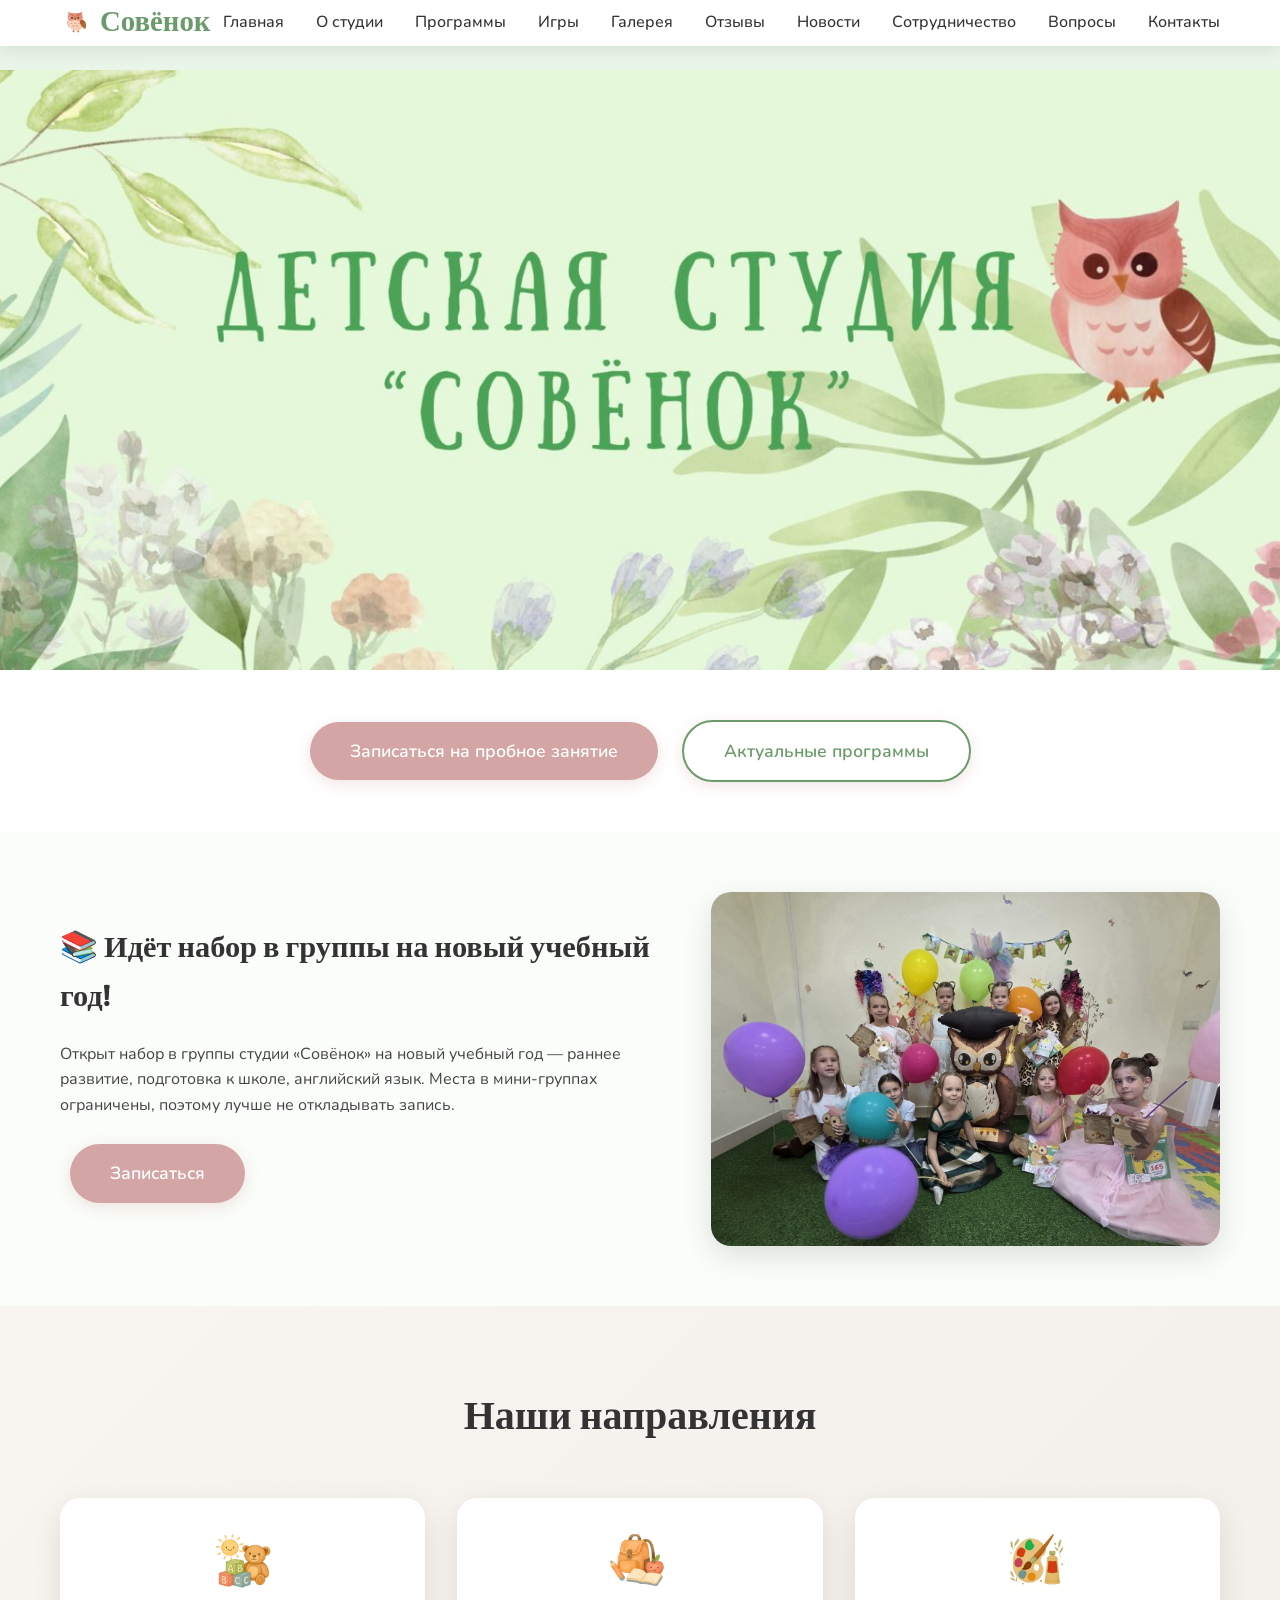
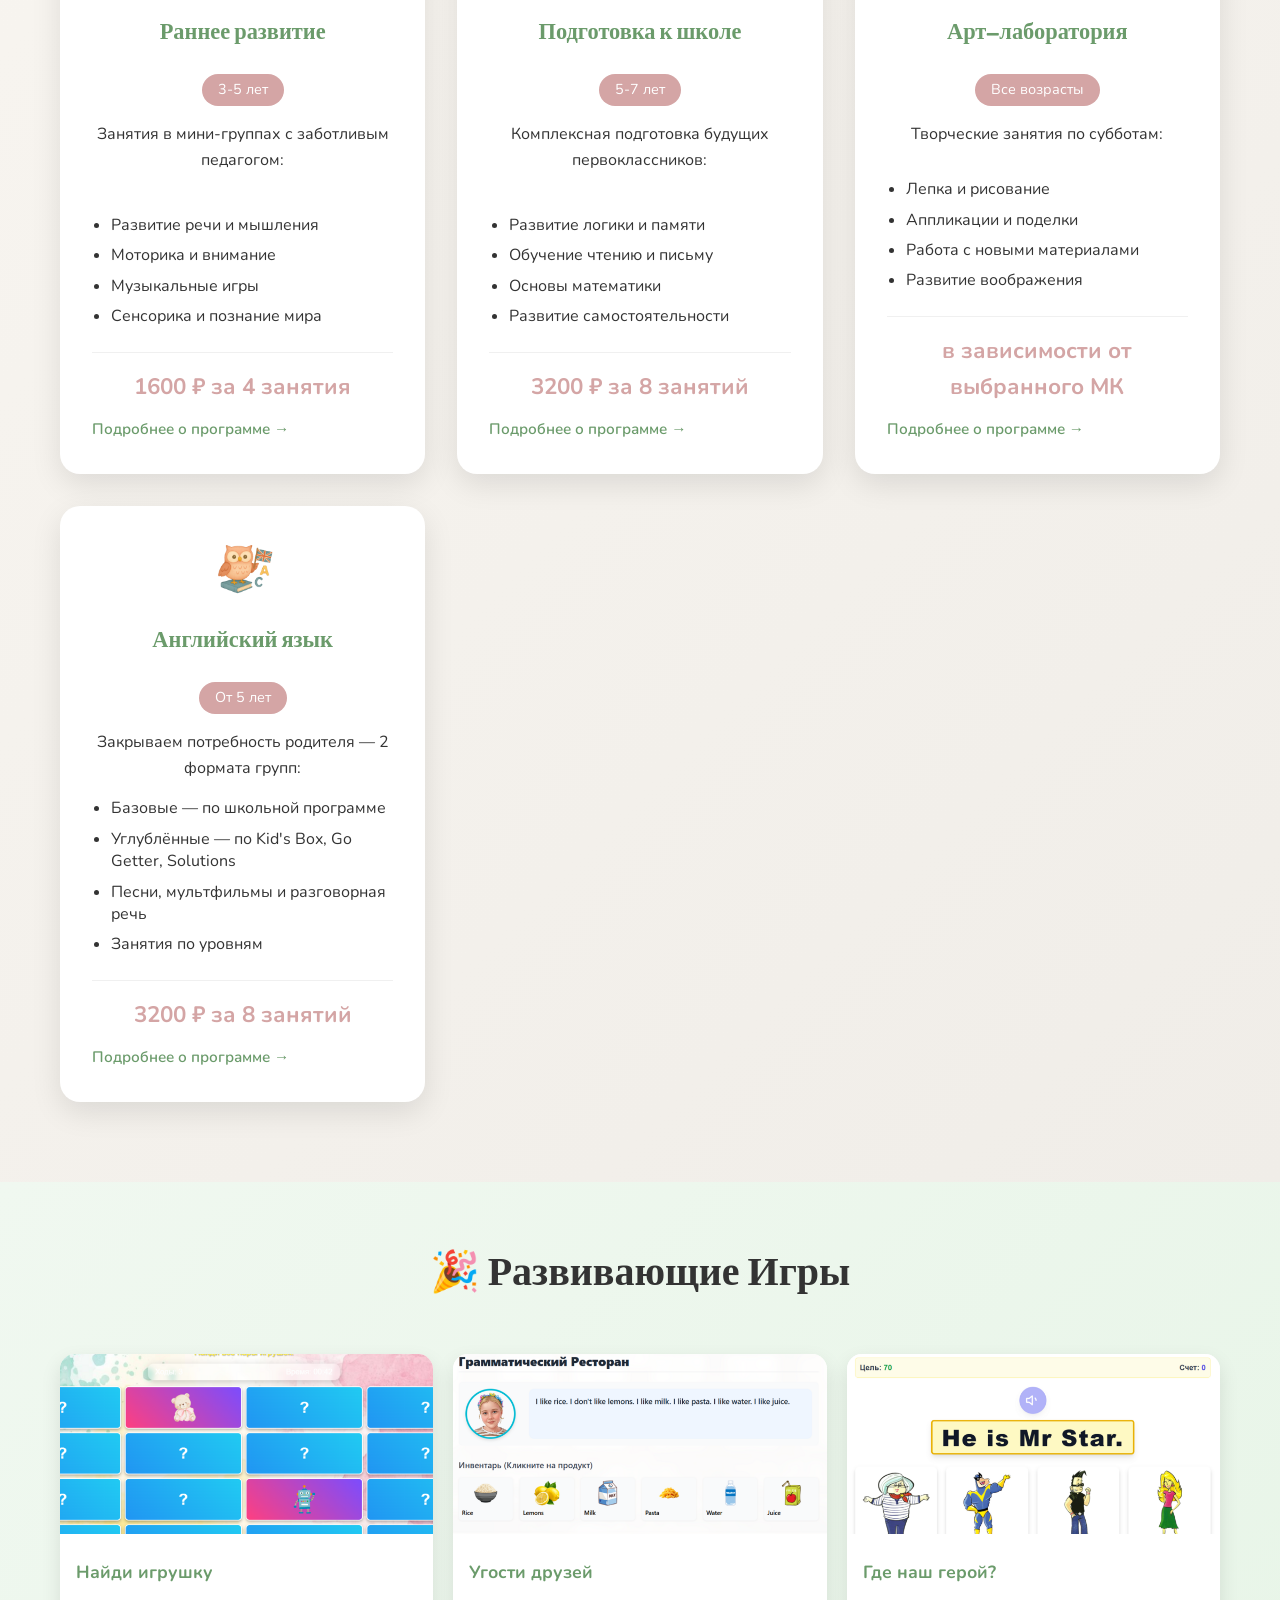
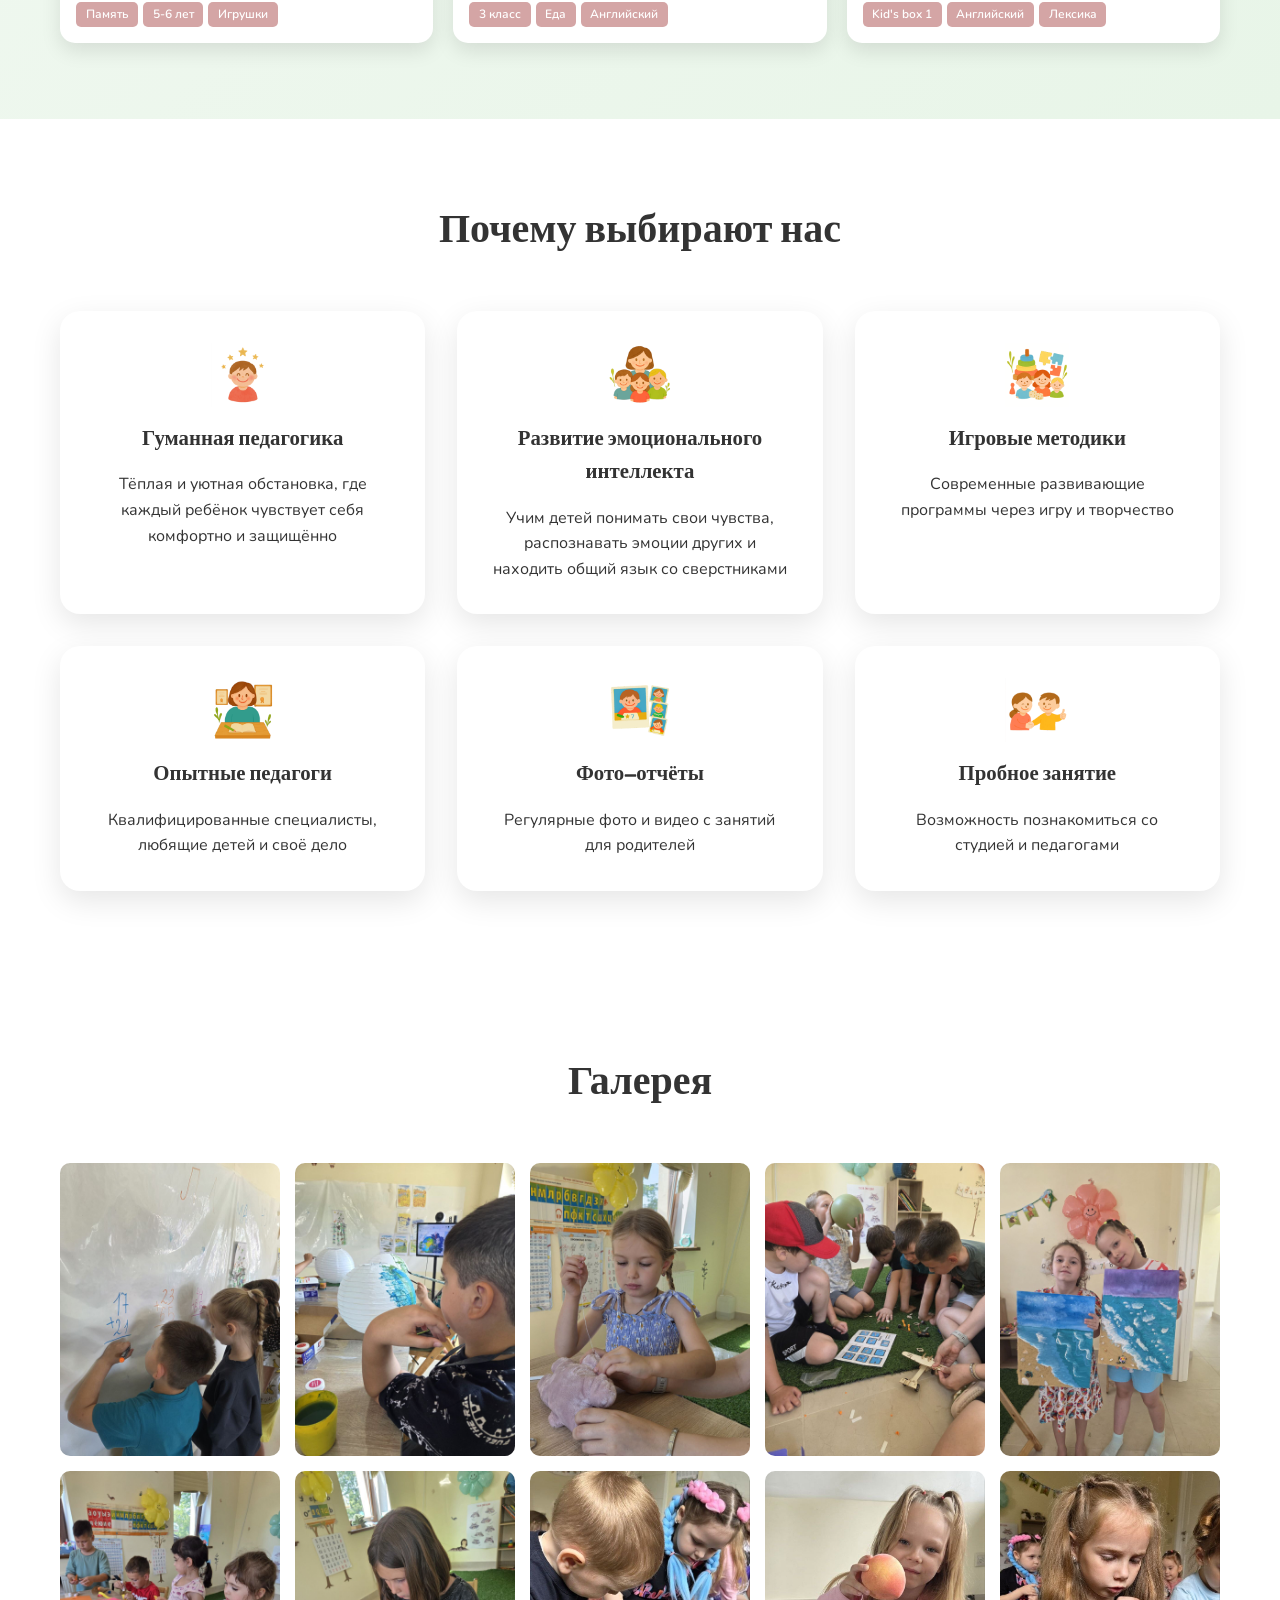
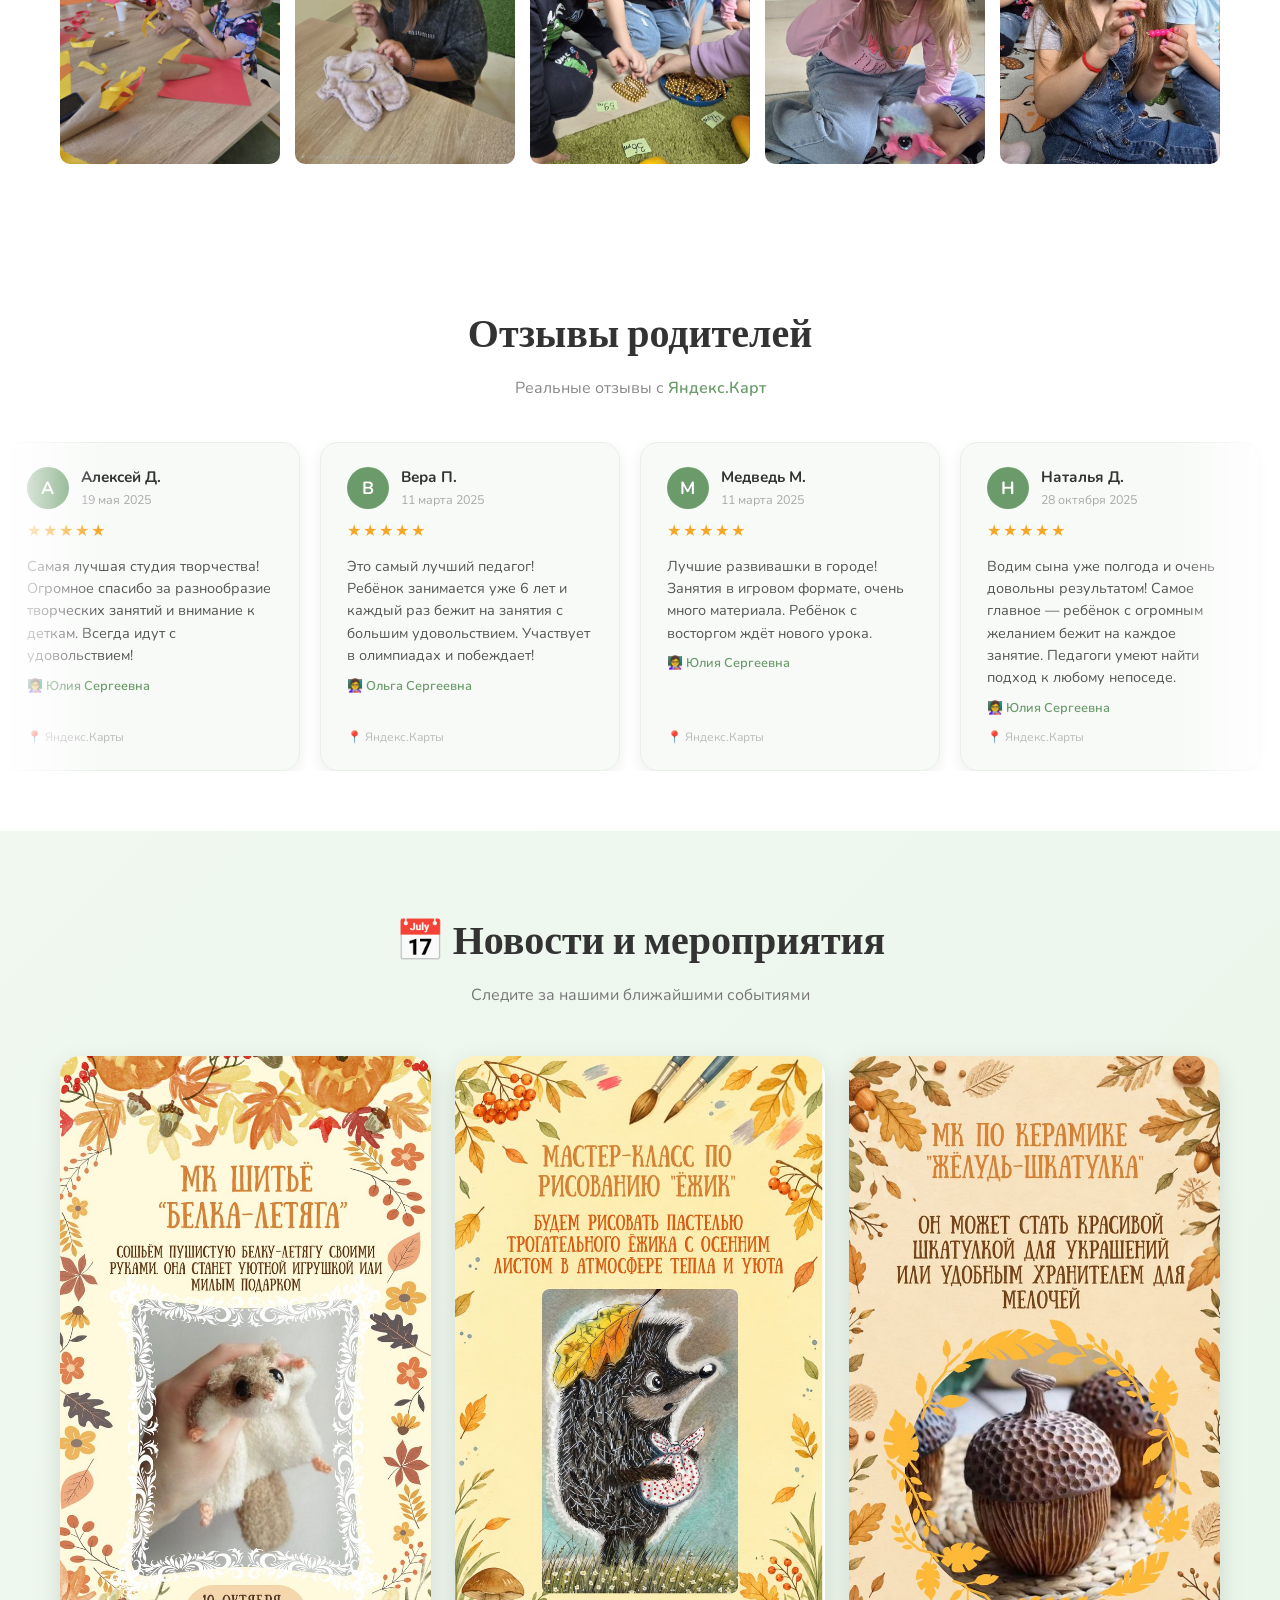
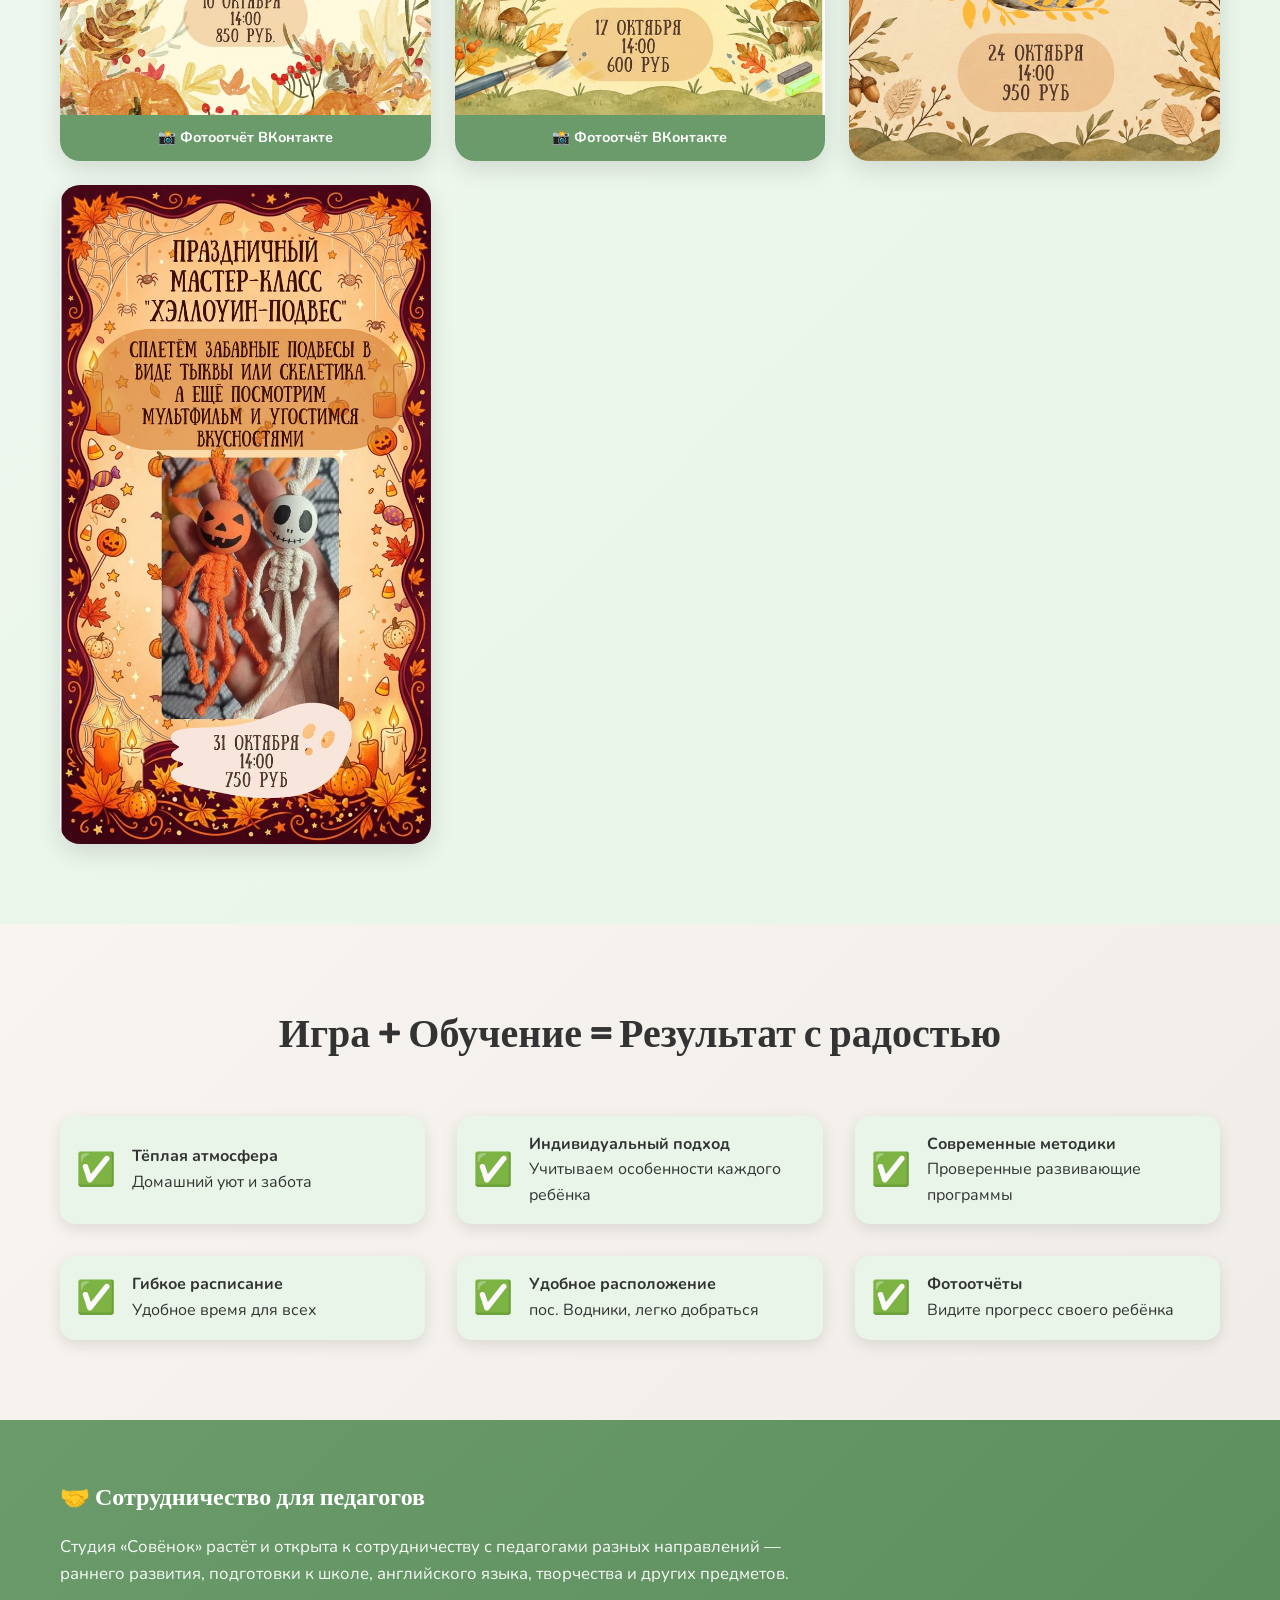
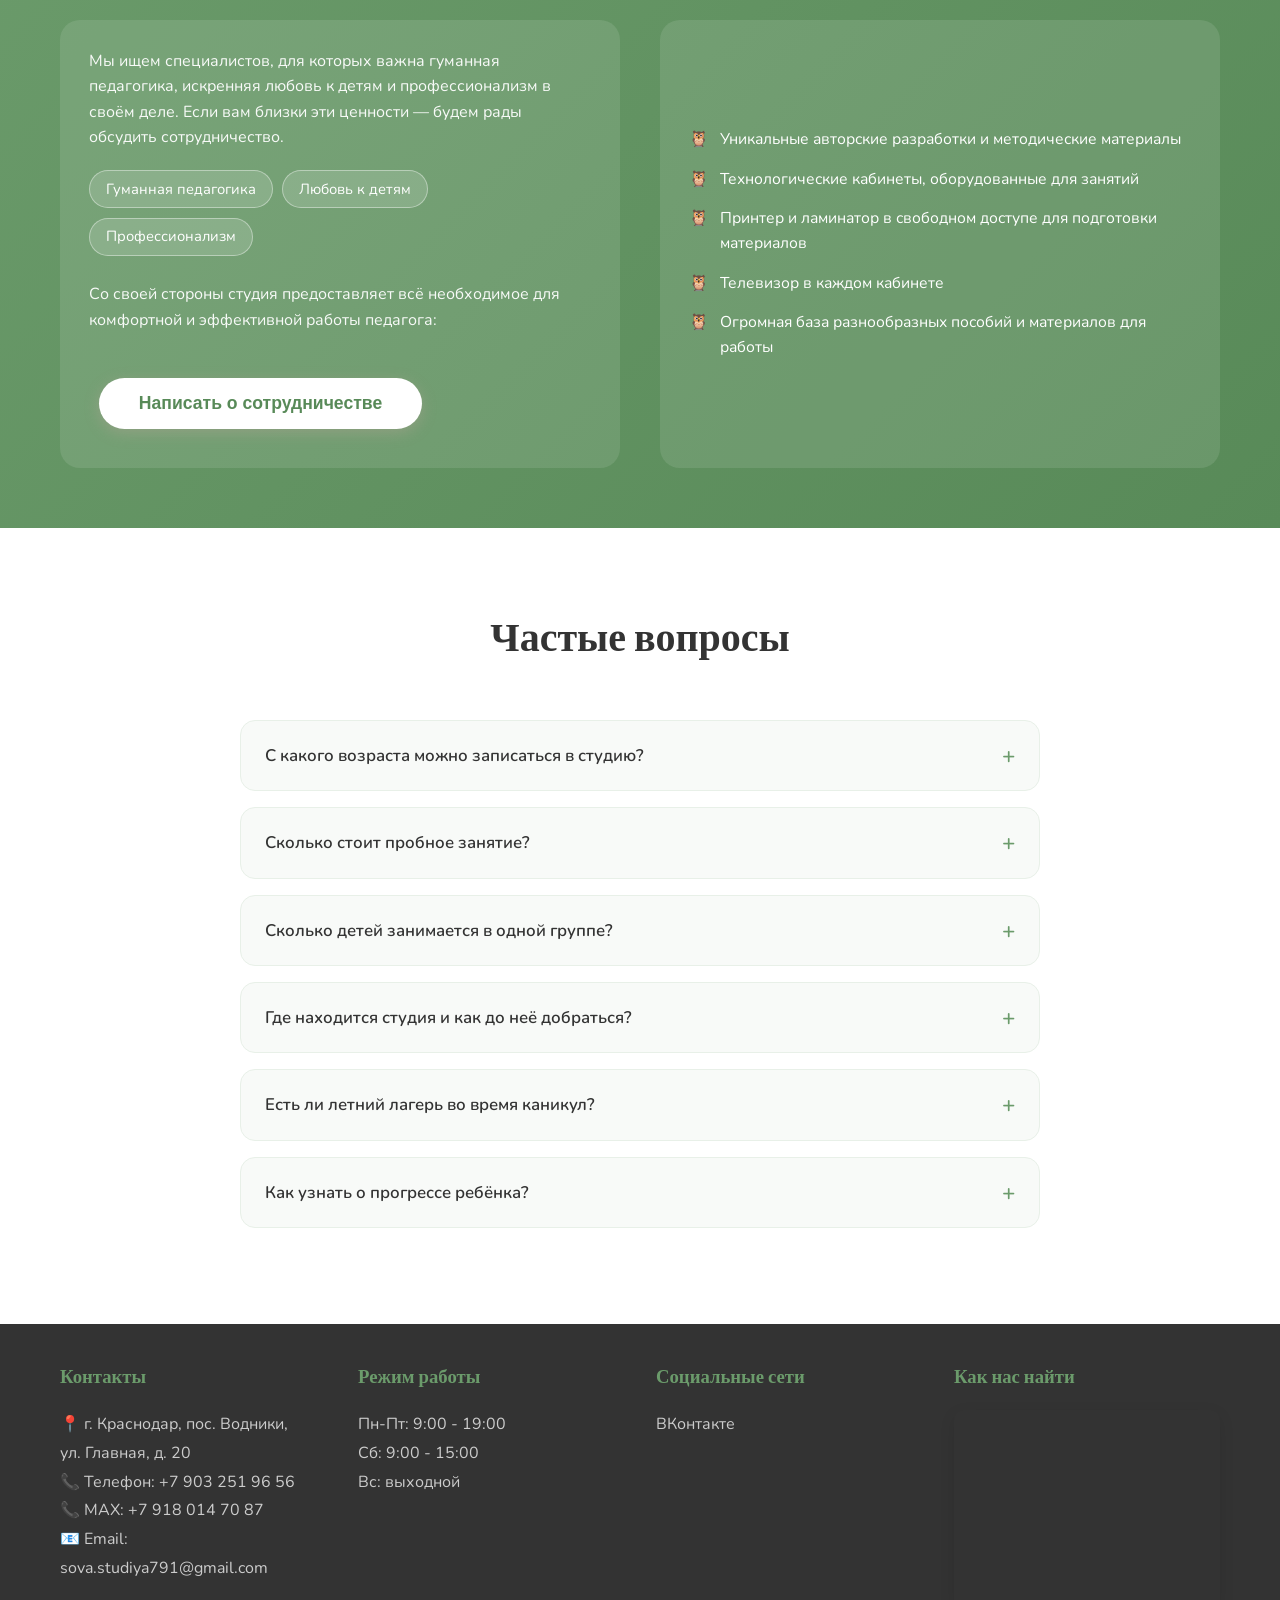
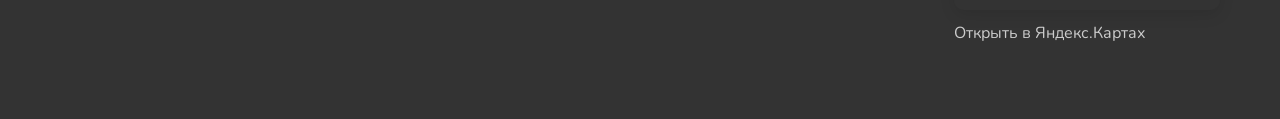
==== commit 3518dd28: "Update index.html" ====
--- a/index.html
+++ b/index.html
@@ -336,9 +336,14 @@
     </a>
 </div>
 
-<!-- Карточка 2: Рисование "Ёжик" -->
-<div class="news-img-card">
-    <img src="img/news-ezhik.jpg" alt="Мастер-класс по рисованию «Ёжик», 17 октября" loading="lazy"/>
+<!-- Карточка 2: Рисование "Ёжик" (прошёл) -->
+<div class="news-img-card" style="display:flex;flex-direction:column;">
+    <img src="img/news-ezhik.jpg" alt="Мастер-класс по рисованию «Ёжик», 17 октября" style="flex:1;" loading="lazy"/>
+    <a href="https://vk.ru/wall-230350147_147" target="_blank" rel="noopener"
+       style="display:block;text-align:center;padding:0.7rem 1rem;background:#6B9B6B;color:white;font-family:'Nunito',sans-serif;font-weight:700;font-size:0.9rem;text-decoration:none;transition:background 0.3s;"
+       onmouseover="this.style.background='#5a8a5a'" onmouseout="this.style.background='#6B9B6B'">
+        📸 Фотоотчёт ВКонтакте
+    </a>
 </div>
 
 <!-- Карточка 3: Керамика "Жёлудь-шкатулка" -->
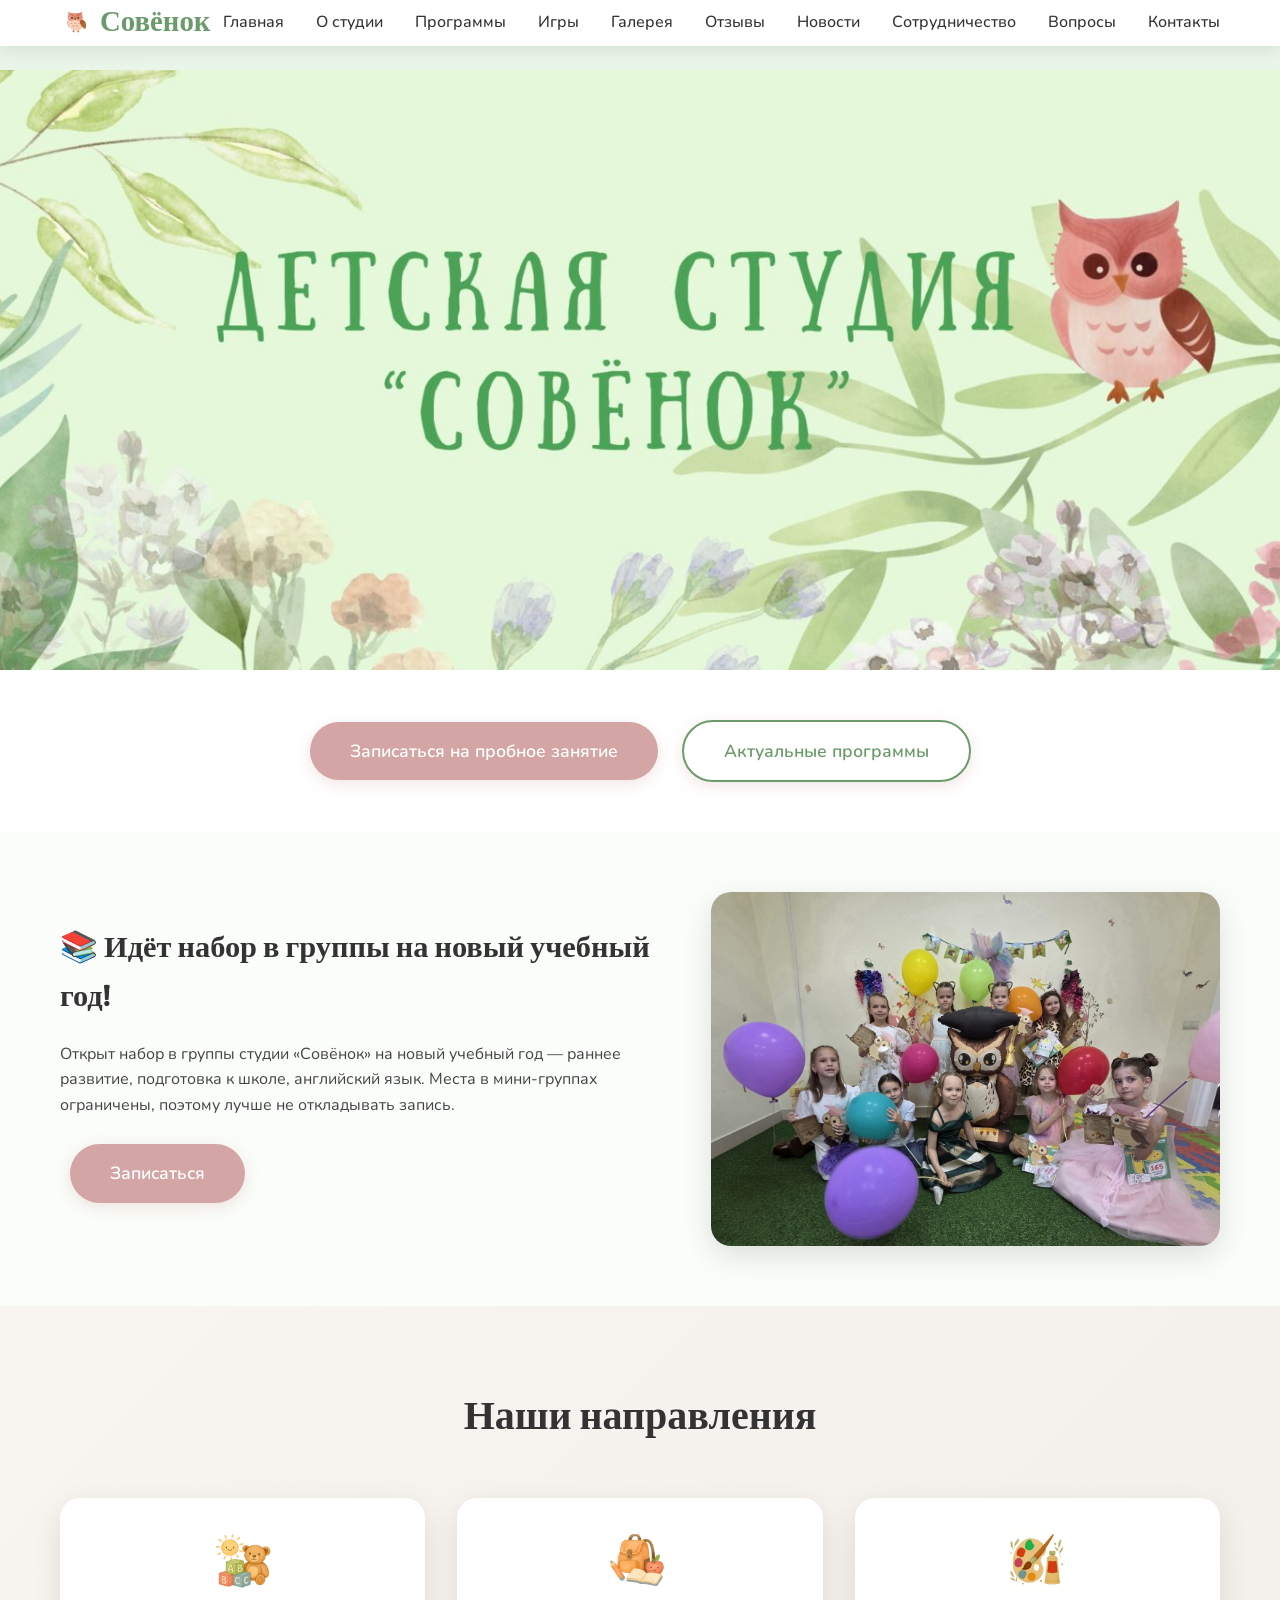
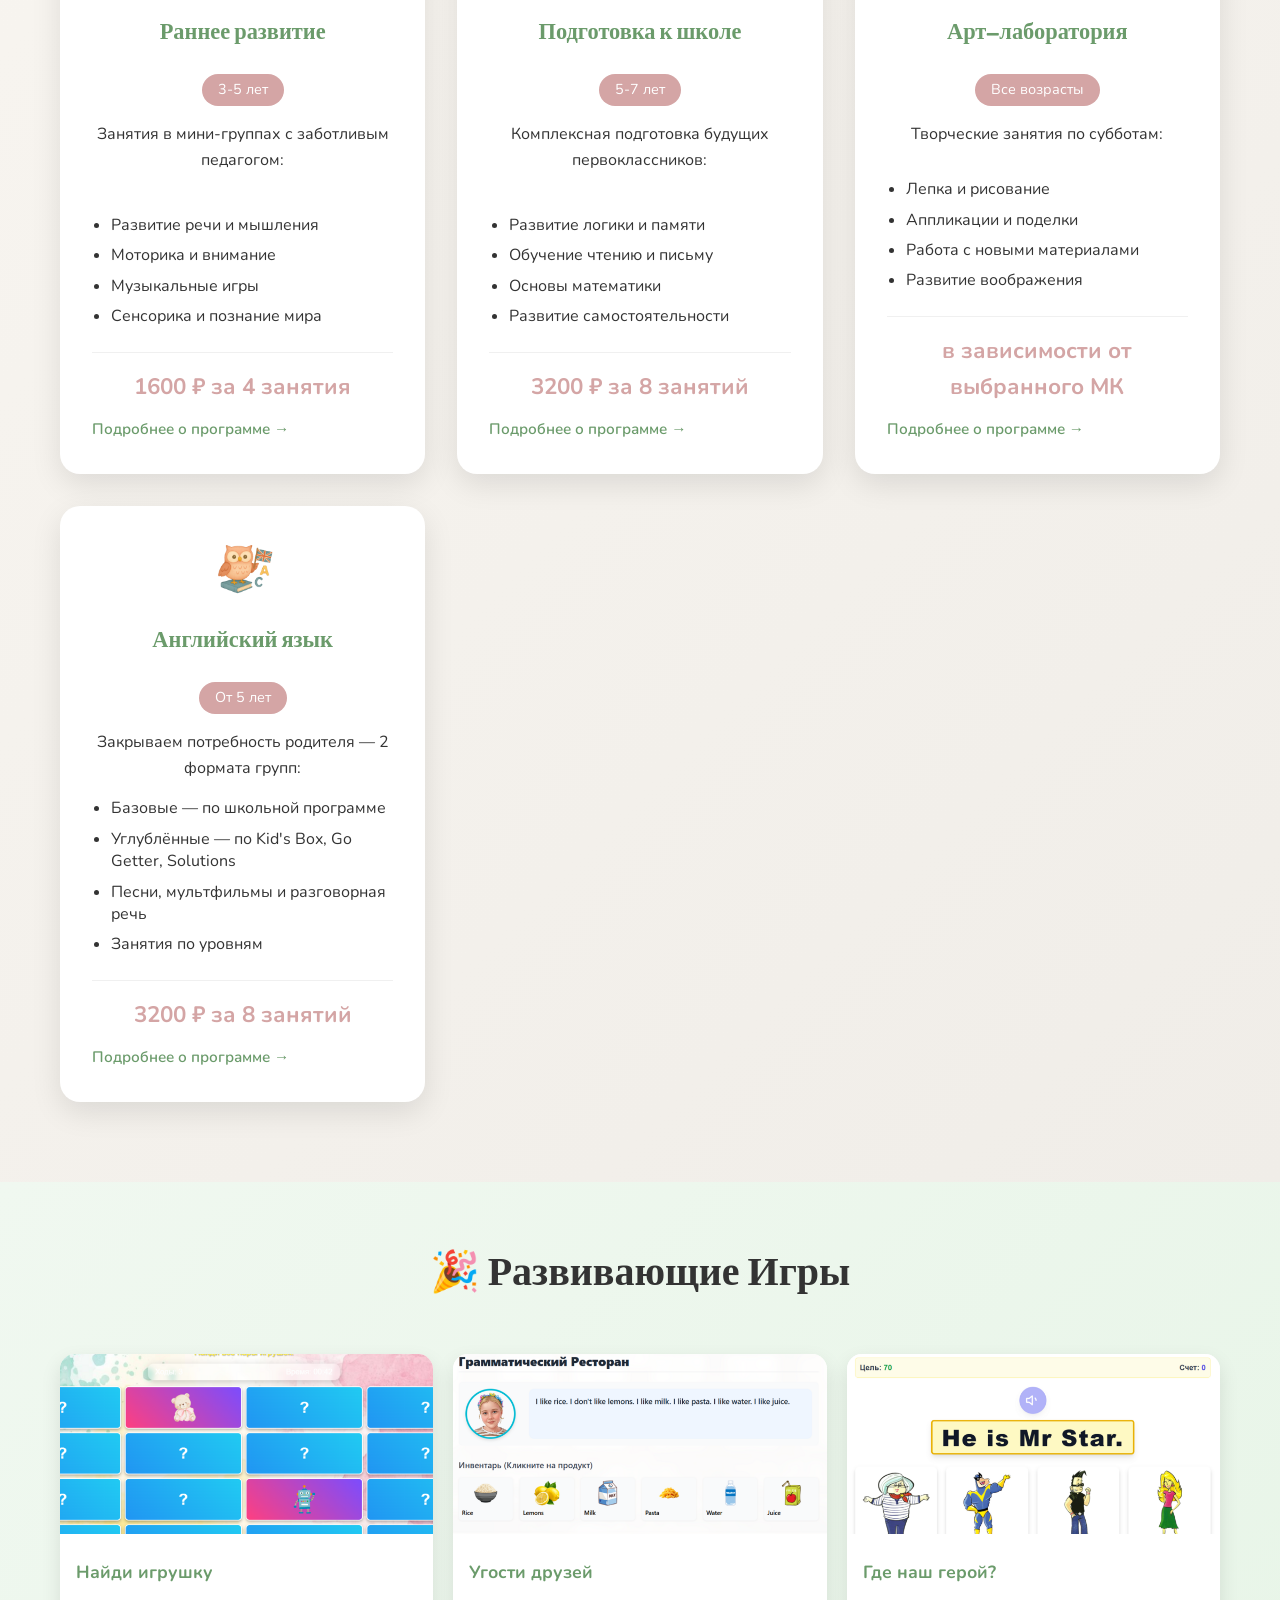
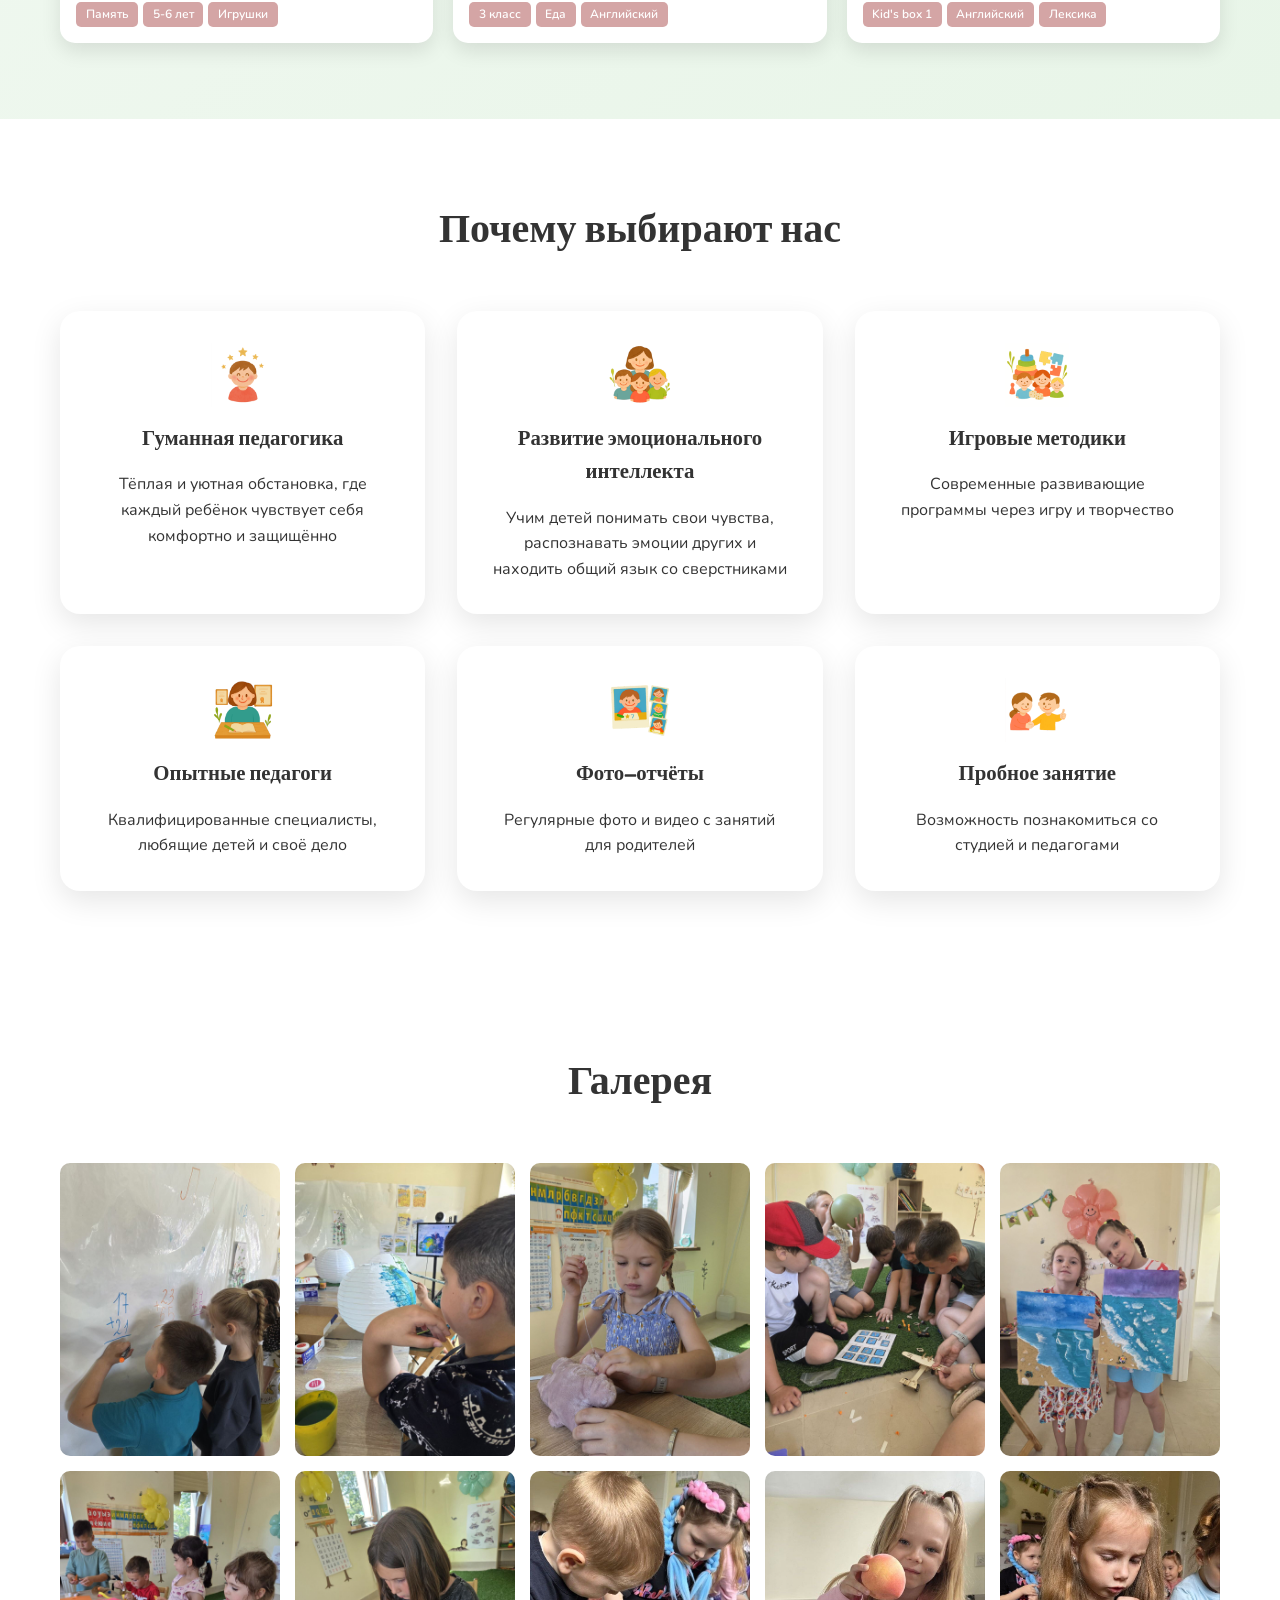
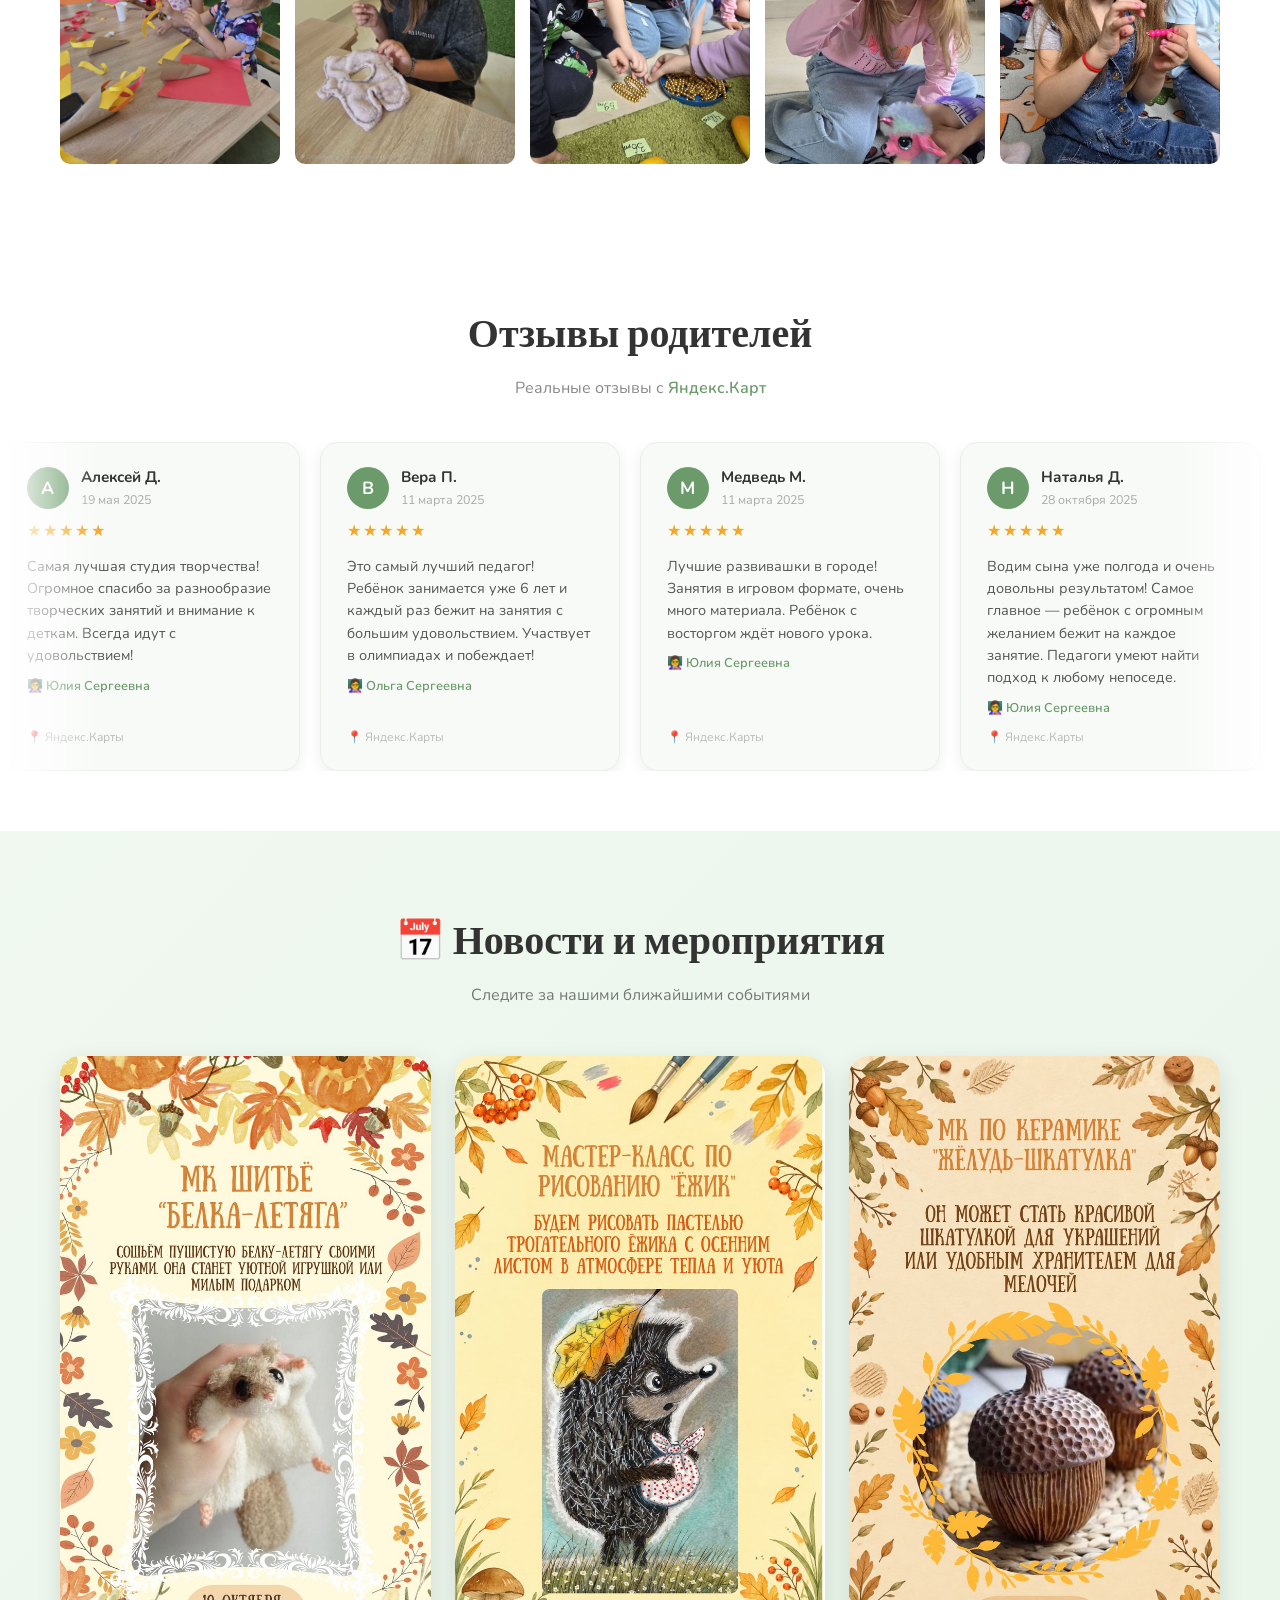
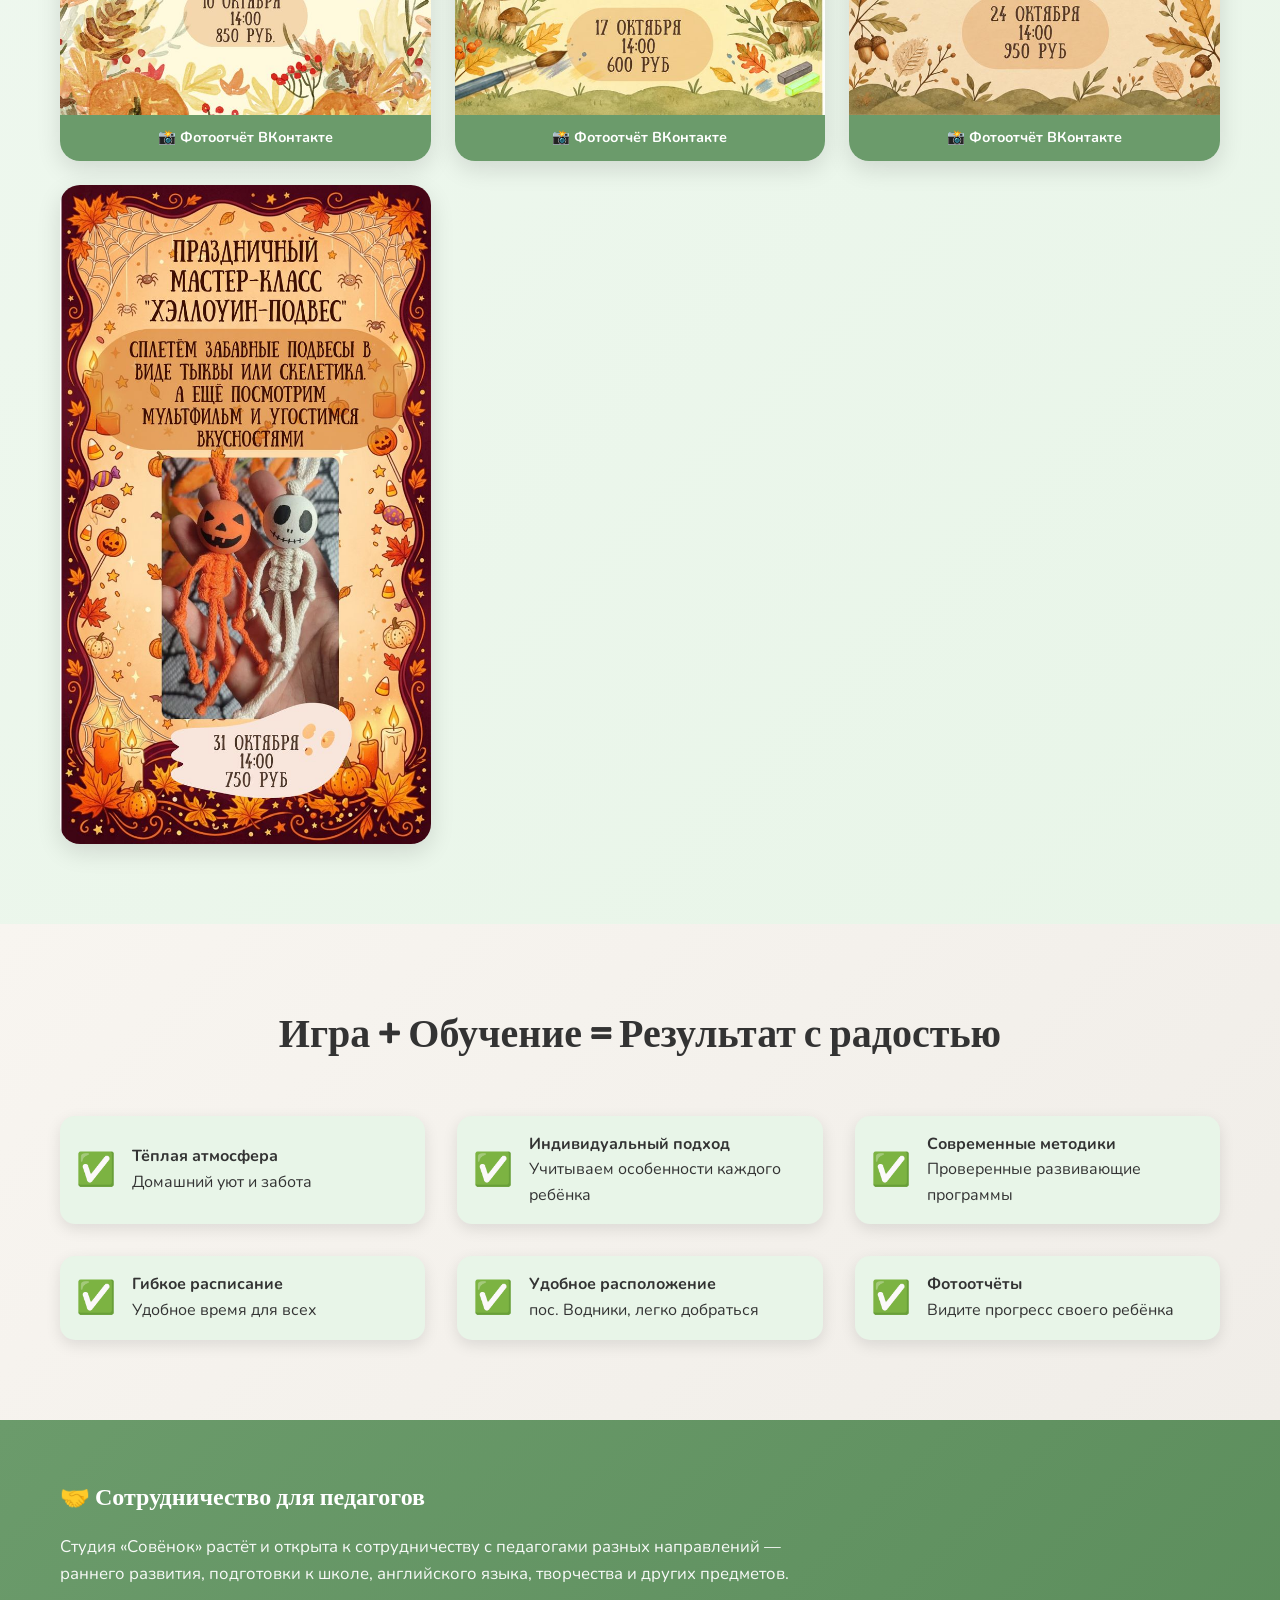
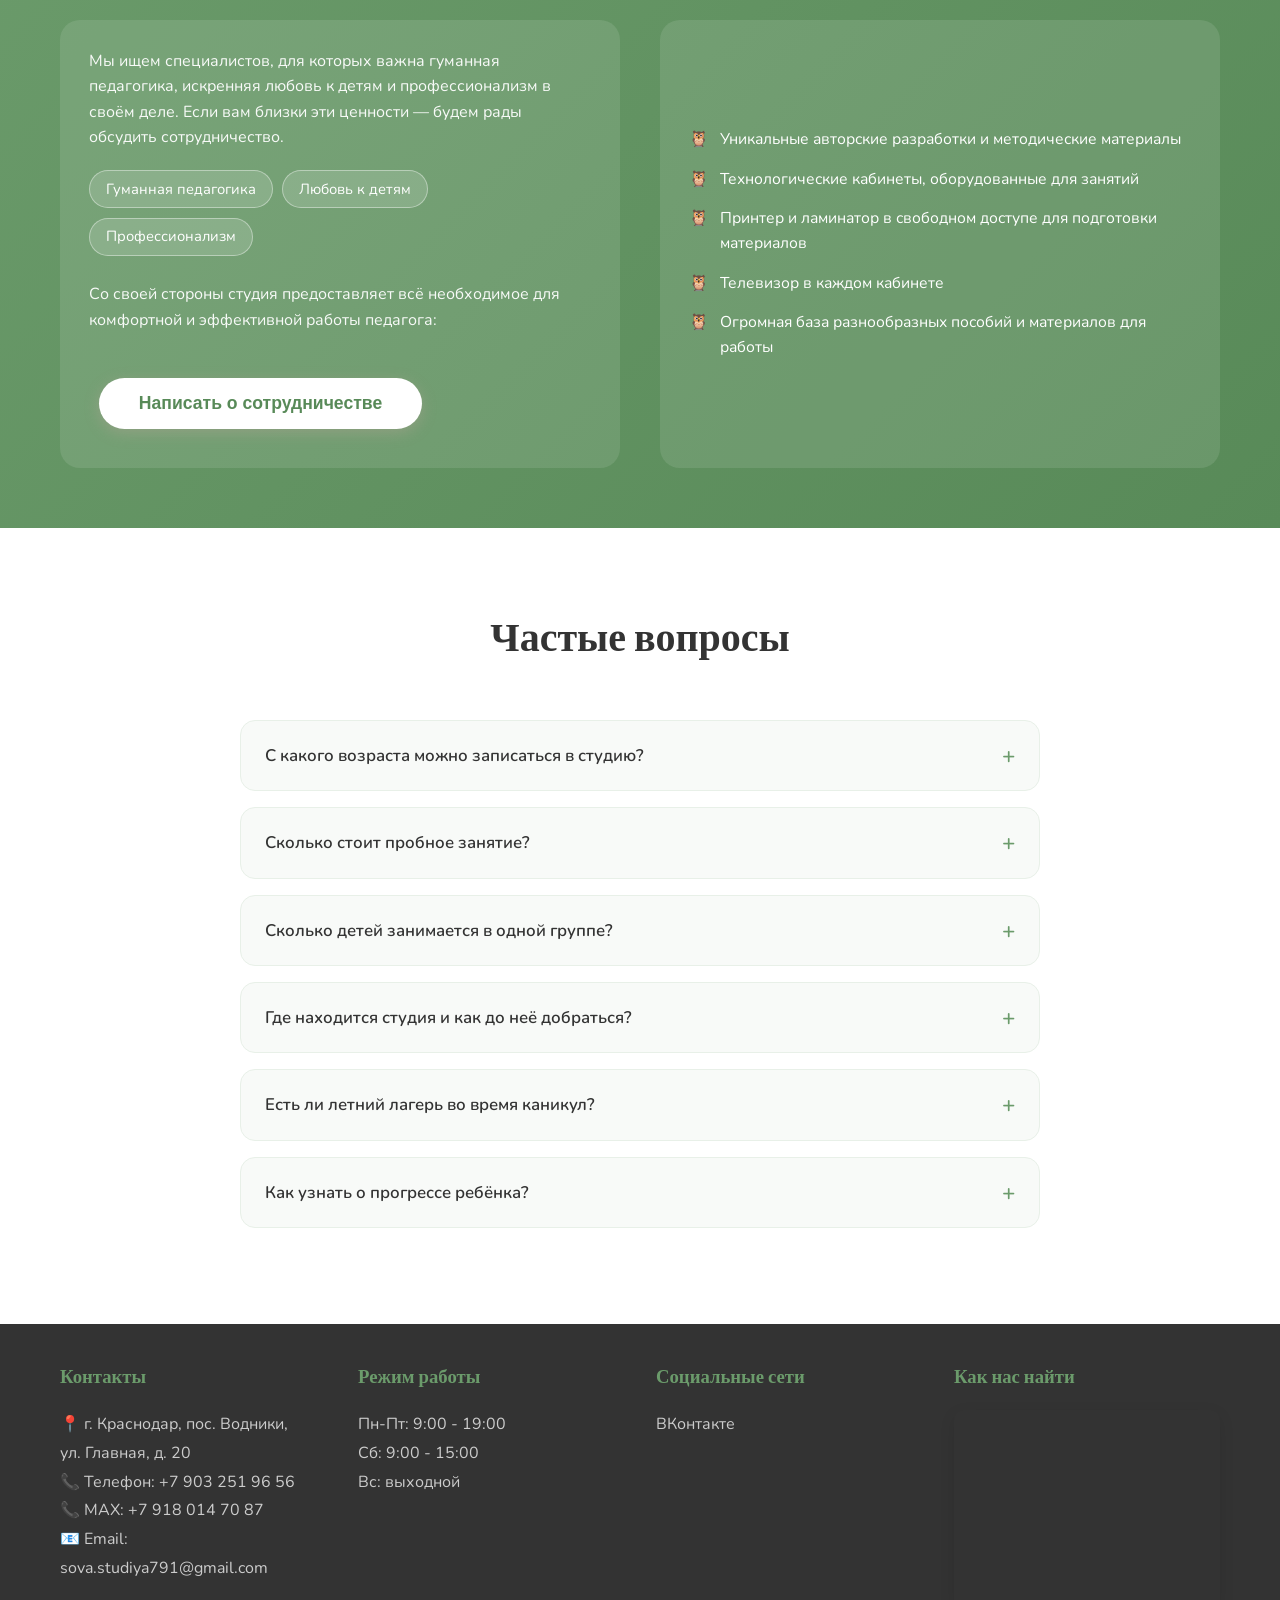
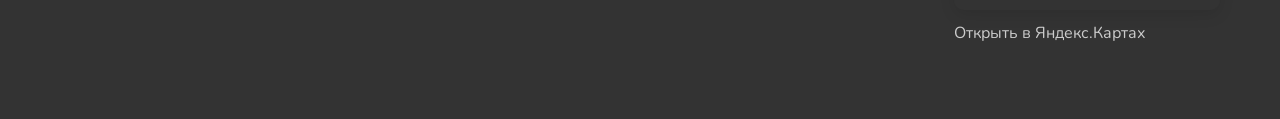
==== commit 7d626ccc: "Update card 3 for ceramics with new styling and link" ====
--- a/index.html
+++ b/index.html
@@ -346,9 +346,14 @@
     </a>
 </div>
 
-<!-- Карточка 3: Керамика "Жёлудь-шкатулка" -->
-<div class="news-img-card">
-    <img src="img/news-zhelud.jpg" alt="Мастер-класс по керамике «Жёлудь-шкатулка», 24 октября" loading="lazy"/>
+<!-- Карточка 3: Керамика "Жёлудь-шкатулка" (прошёл) -->
+<div class="news-img-card" style="display:flex;flex-direction:column;">
+    <img src="img/news-zhelud.jpg" alt="Мастер-класс по керамике «Жёлудь-шкатулка», 24 октября" style="flex:1;" loading="lazy"/>
+    <a href="https://vk.ru/wall-230350147_149" target="_blank" rel="noopener"
+       style="display:block;text-align:center;padding:0.7rem 1rem;background:#6B9B6B;color:white;font-family:'Nunito',sans-serif;font-weight:700;font-size:0.9rem;text-decoration:none;transition:background 0.3s;"
+       onmouseover="this.style.background='#5a8a5a'" onmouseout="this.style.background='#6B9B6B'">
+        📸 Фотоотчёт ВКонтакте
+    </a>
 </div>
 
 <!-- Карточка 4: Хэллоуин-подвес -->
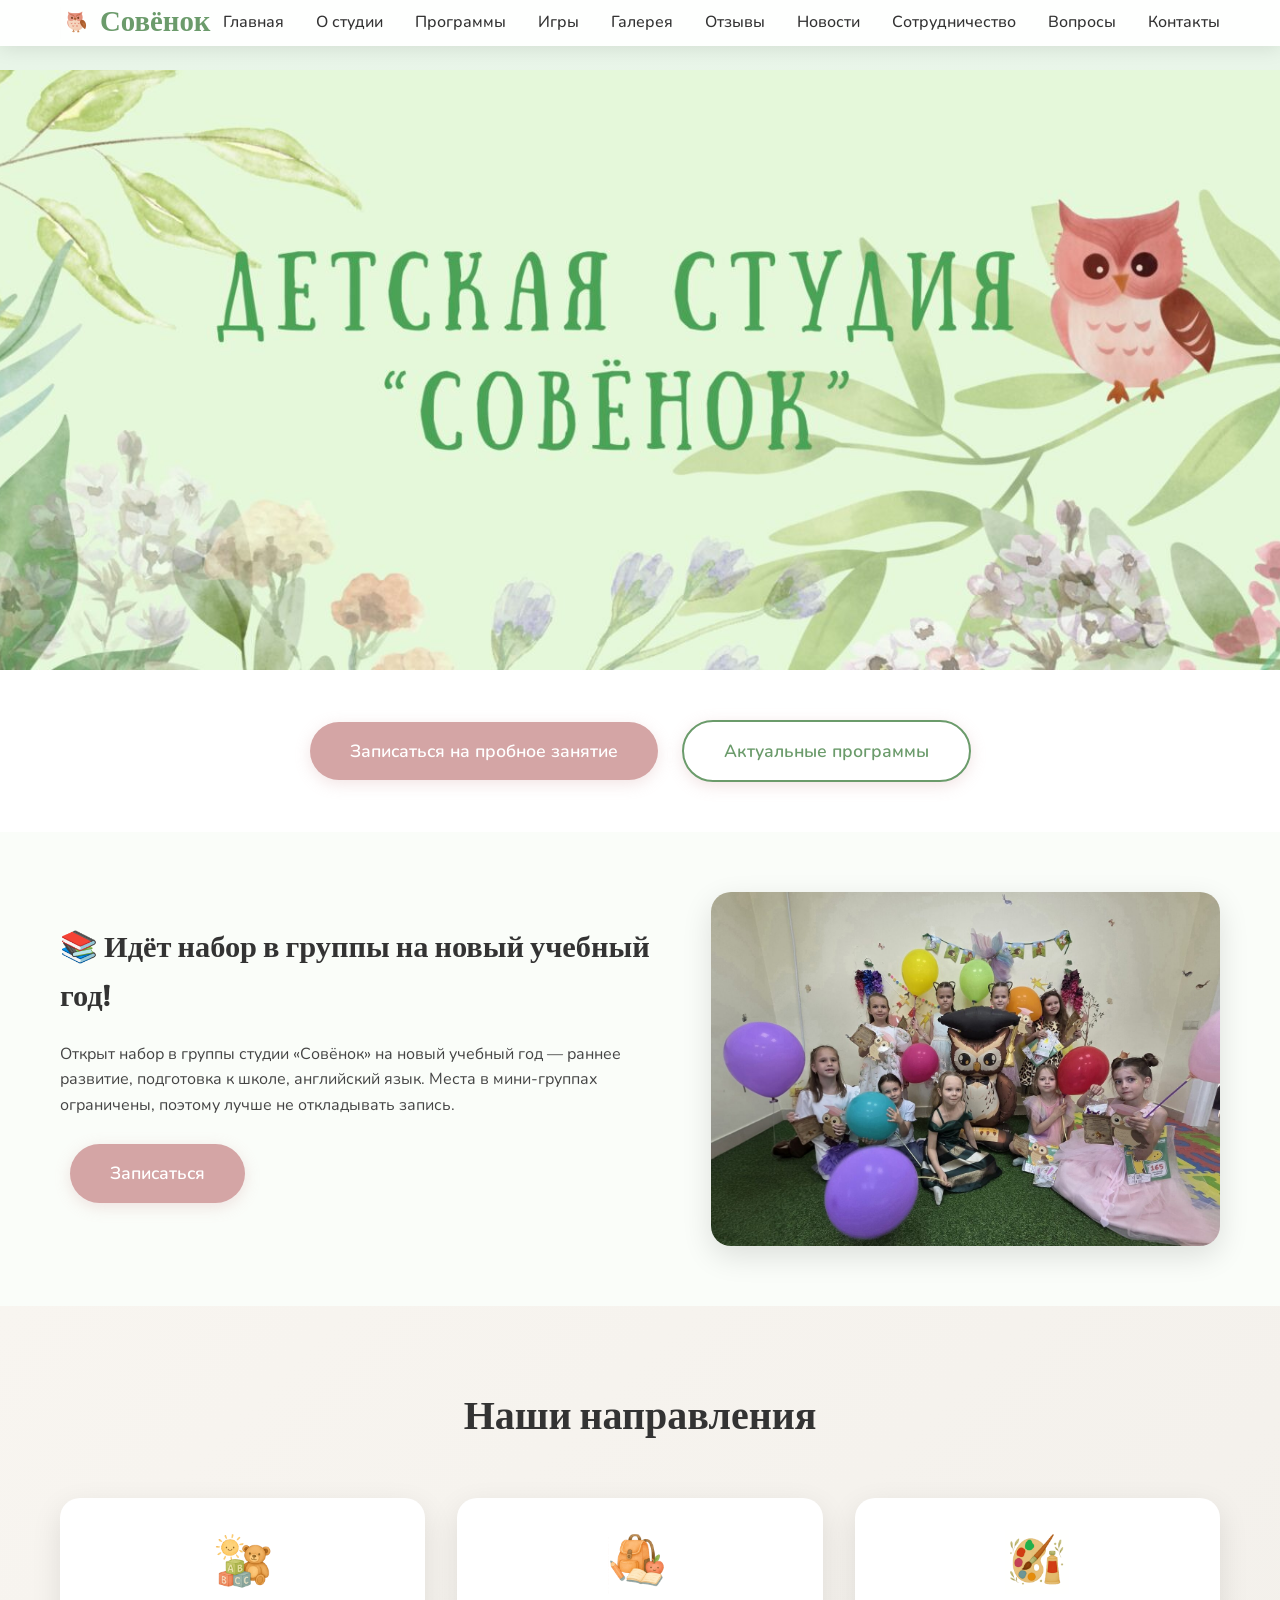
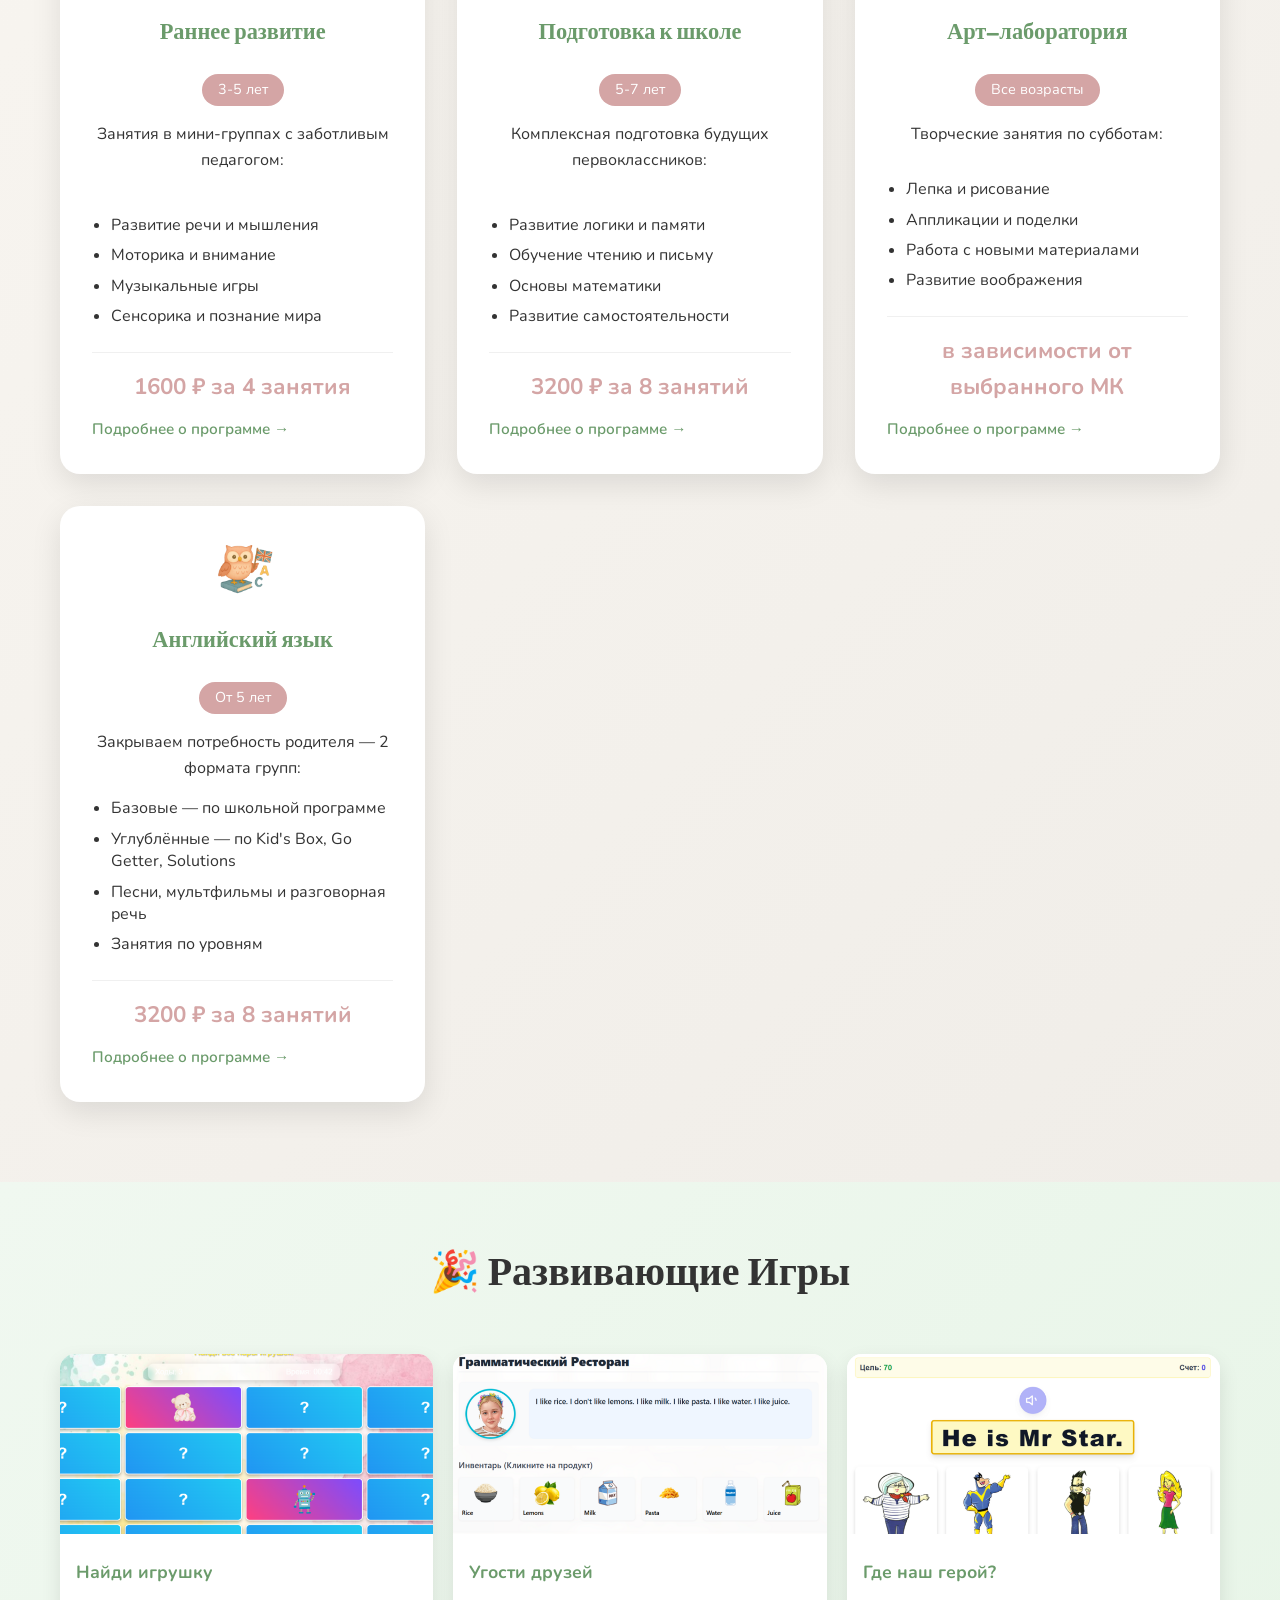
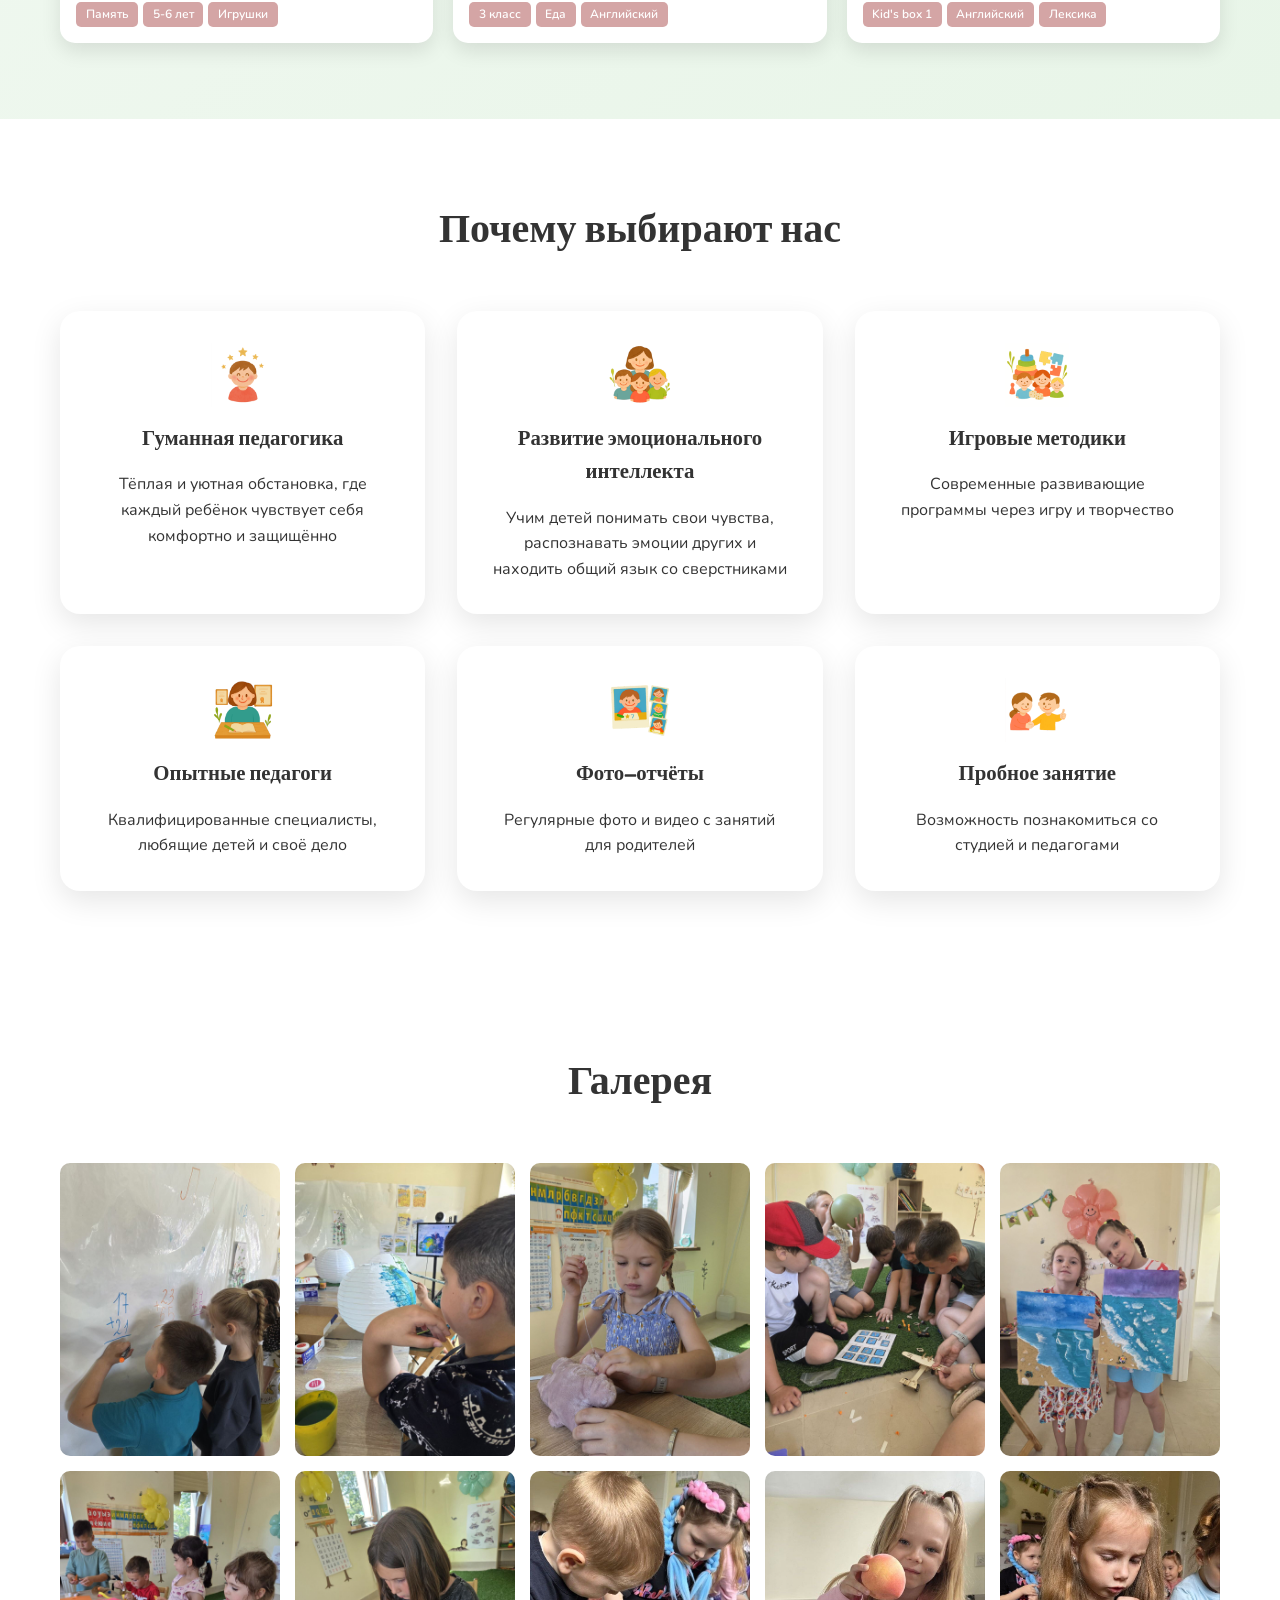
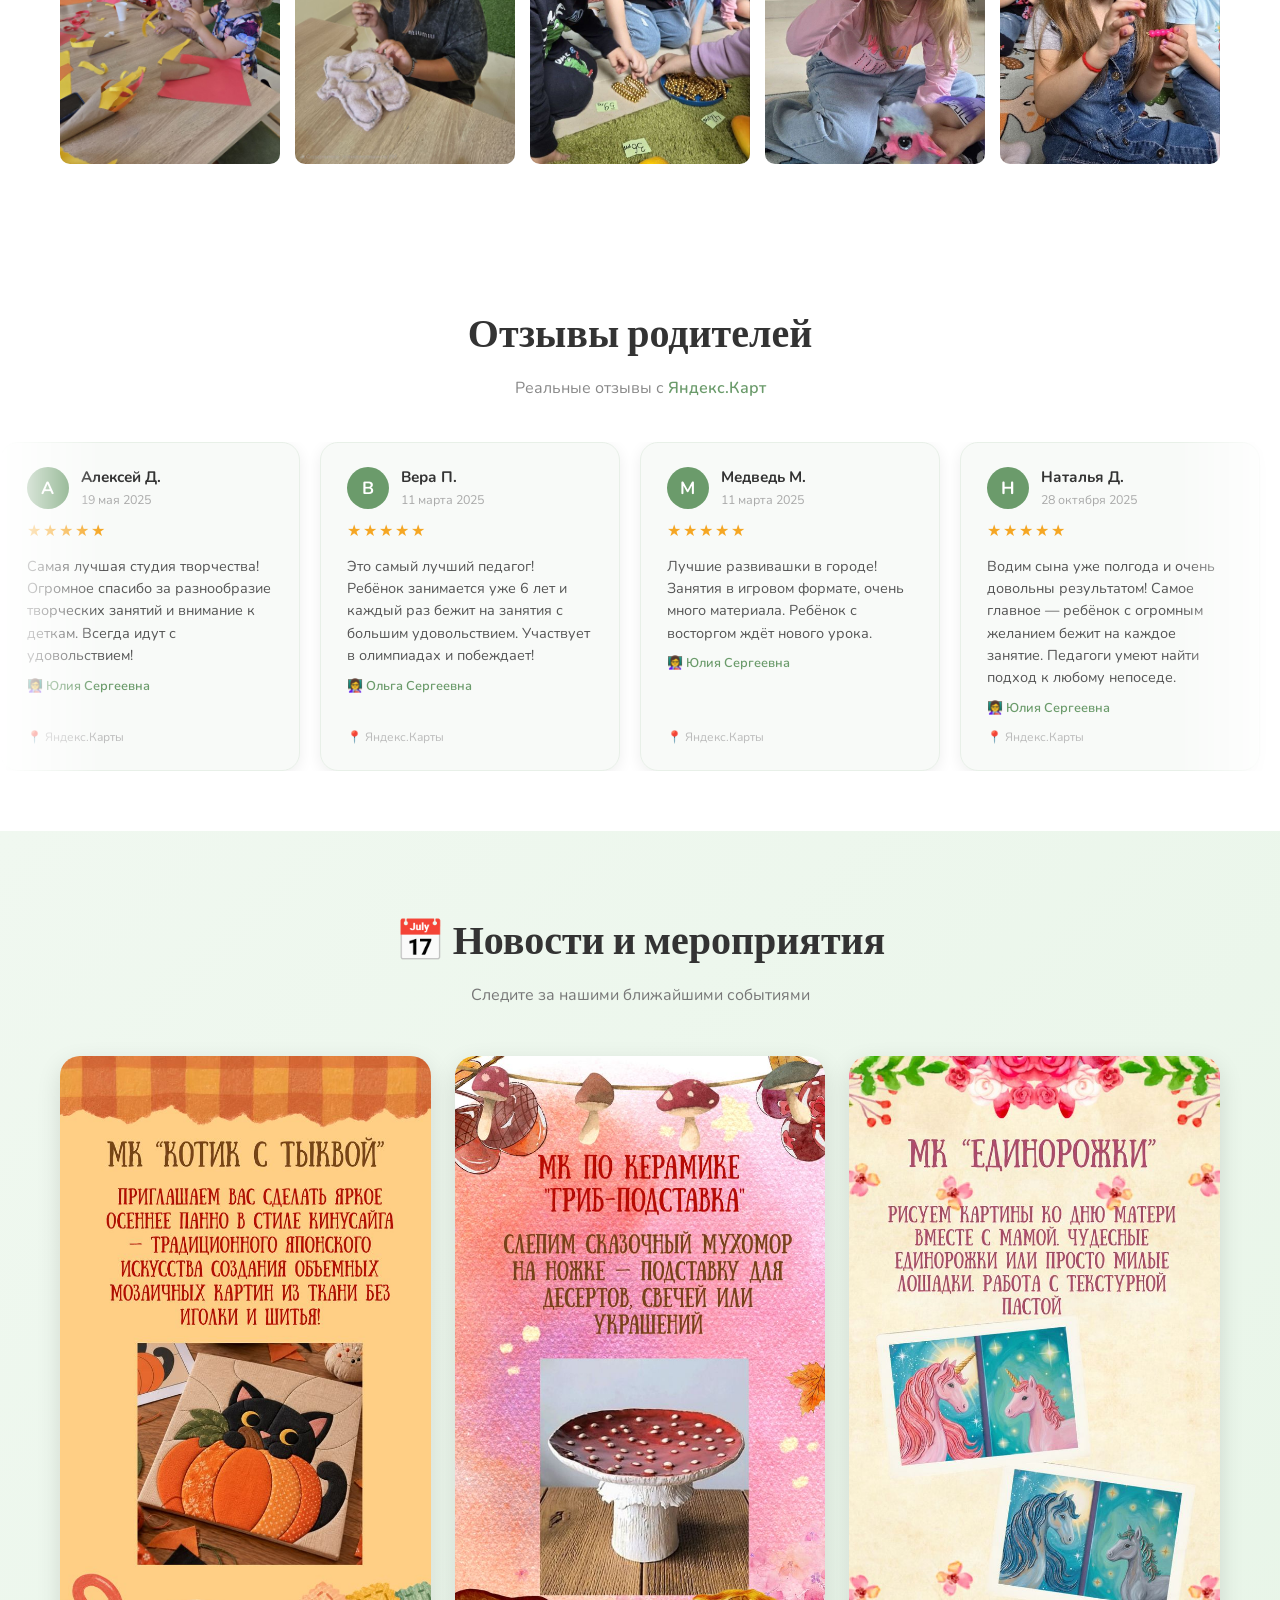
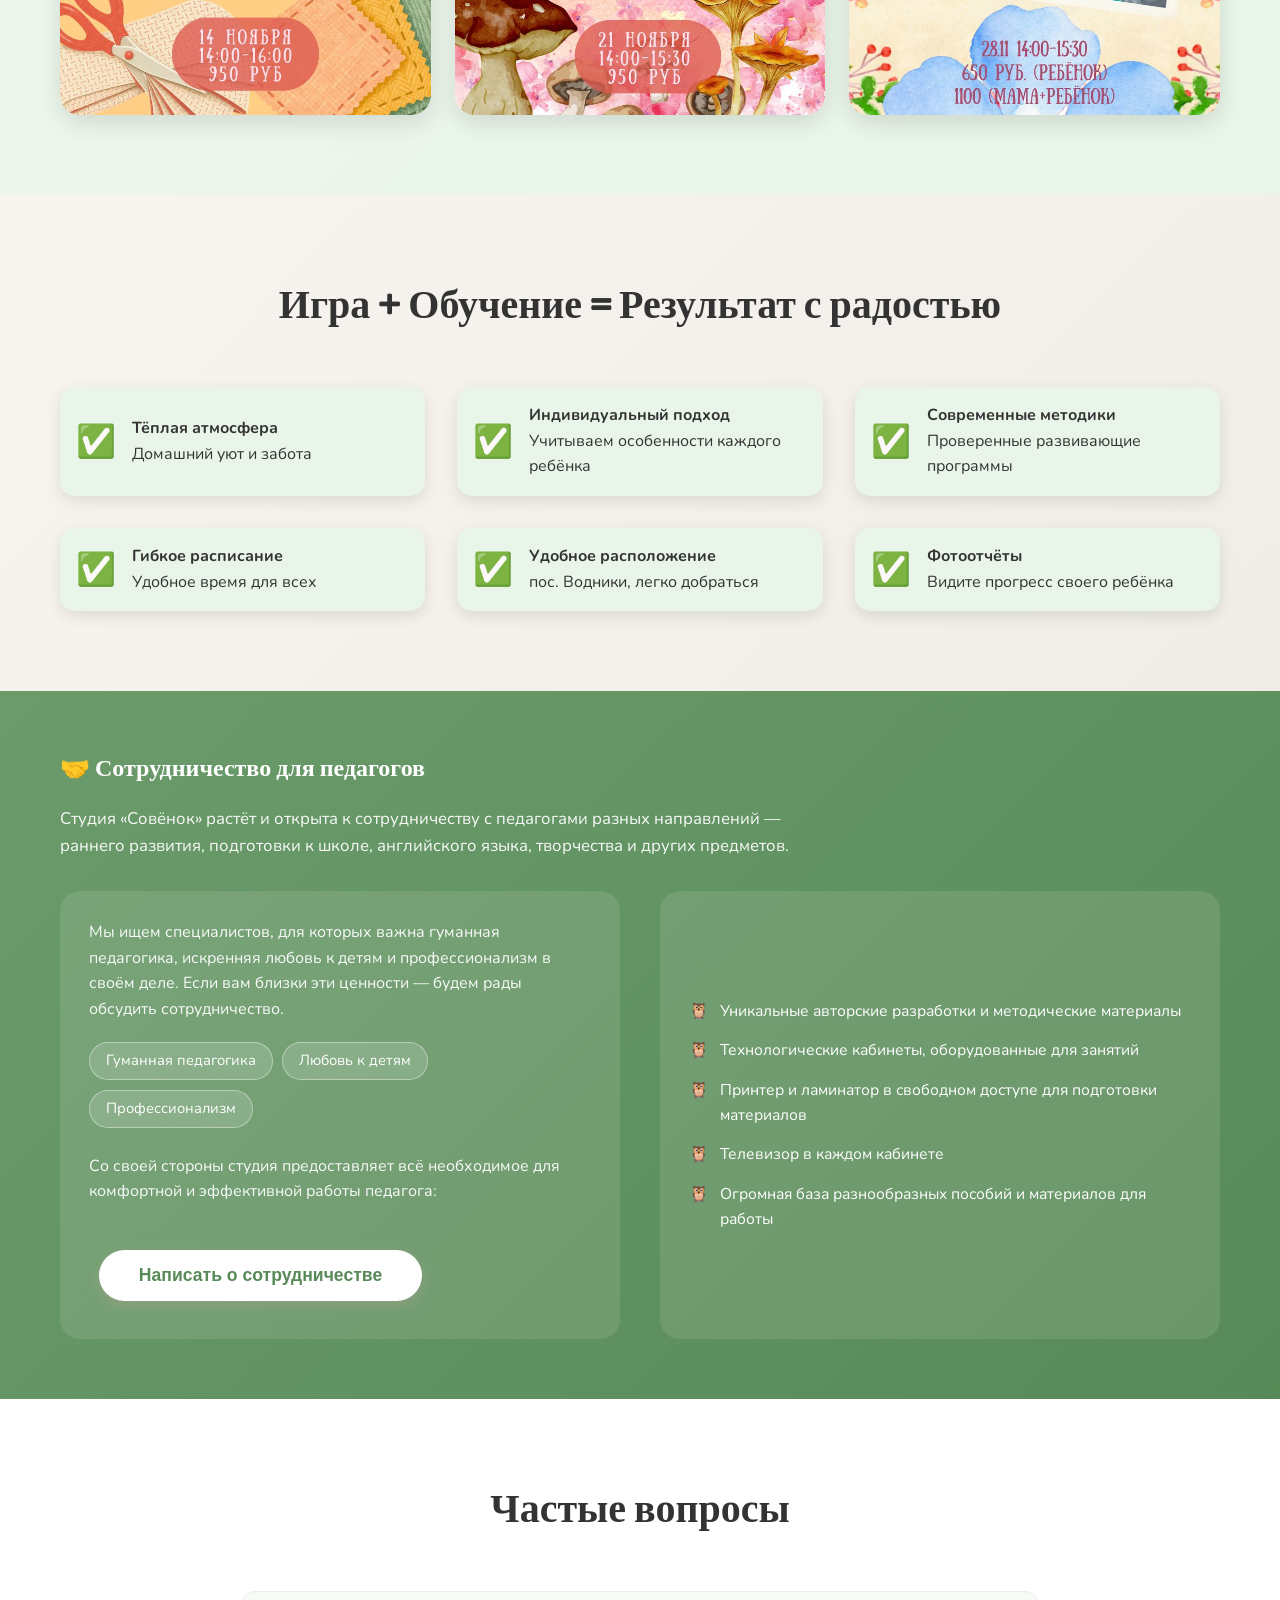
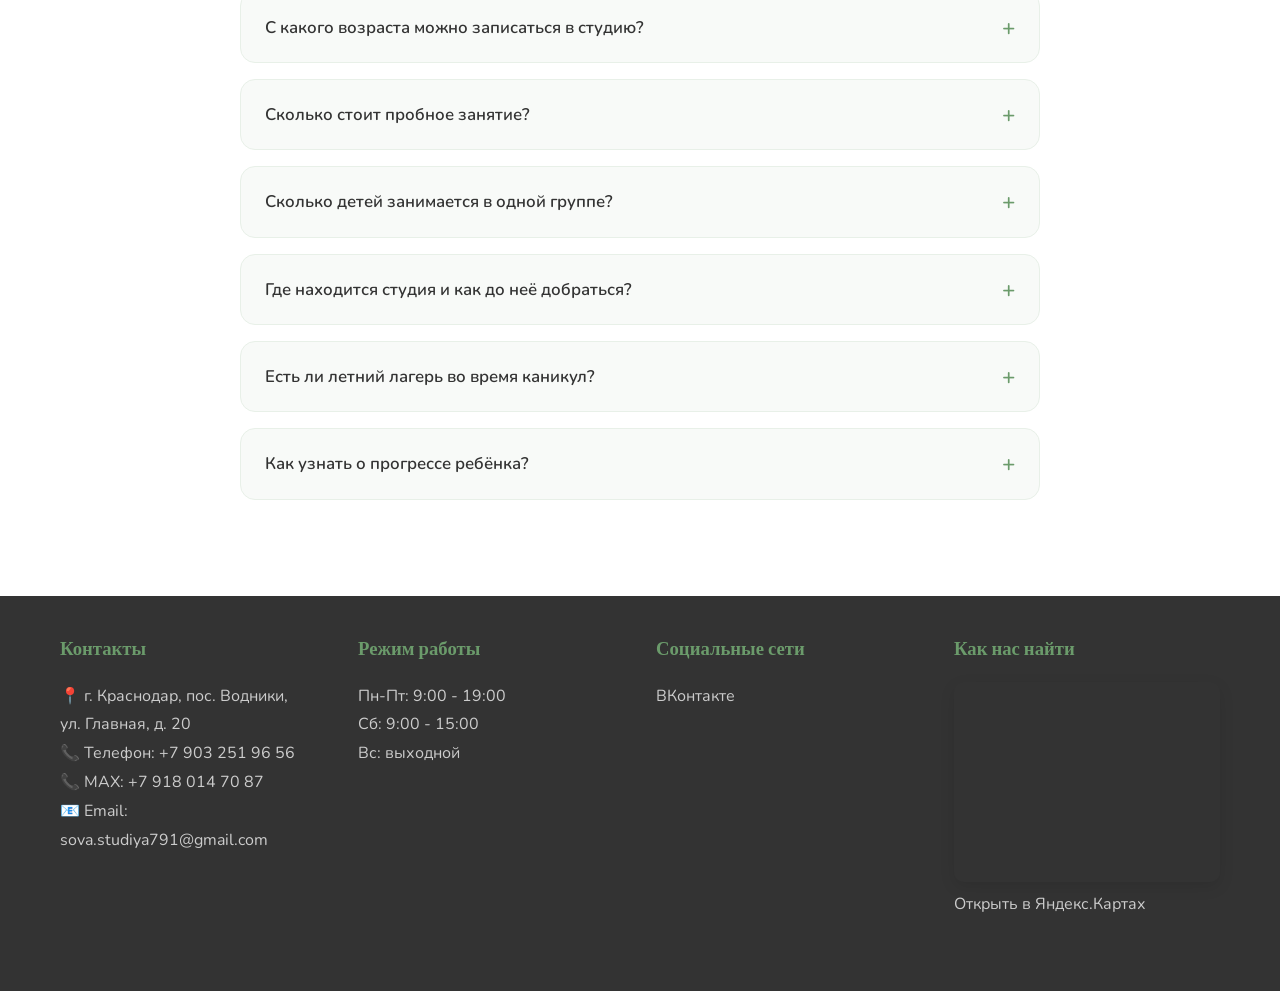
==== commit 23f94478: "Update event cards in index.html" ====
--- a/index.html
+++ b/index.html
@@ -326,42 +326,20 @@
         <p class="news-subtitle">Следите за нашими ближайшими событиями</p>
        <div class="news-grid">
 
-<!-- Карточка 1: Шитьё "Белка-летяга" (прошёл) -->
-<div class="news-img-card" style="display:flex;flex-direction:column;">
-    <img src="img/news-belka-letyaga.jpg" alt="Мастер-класс по шитью «Белка-летяга», 10 октября" style="flex:1;" loading="lazy"/>
-    <a href="https://vk.ru/wall-230350147_120" target="_blank" rel="noopener"
-       style="display:block;text-align:center;padding:0.7rem 1rem;background:#6B9B6B;color:white;font-family:'Nunito',sans-serif;font-weight:700;font-size:0.9rem;text-decoration:none;transition:background 0.3s;"
-       onmouseover="this.style.background='#5a8a5a'" onmouseout="this.style.background='#6B9B6B'">
-        📸 Фотоотчёт ВКонтакте
-    </a>
+<!-- Карточка 1: МК "Котик с тыквой" (14 ноября) -->
+<div class="news-img-card">
+    <img src="img/news-kotik.jpg" alt="Мастер-класс «Котик с тыквой» — панно в стиле кинусайга, 14 ноября" loading="lazy"/>
 </div>
 
-<!-- Карточка 2: Рисование "Ёжик" (прошёл) -->
-<div class="news-img-card" style="display:flex;flex-direction:column;">
-    <img src="img/news-ezhik.jpg" alt="Мастер-класс по рисованию «Ёжик», 17 октября" style="flex:1;" loading="lazy"/>
-    <a href="https://vk.ru/wall-230350147_147" target="_blank" rel="noopener"
-       style="display:block;text-align:center;padding:0.7rem 1rem;background:#6B9B6B;color:white;font-family:'Nunito',sans-serif;font-weight:700;font-size:0.9rem;text-decoration:none;transition:background 0.3s;"
-       onmouseover="this.style.background='#5a8a5a'" onmouseout="this.style.background='#6B9B6B'">
-        📸 Фотоотчёт ВКонтакте
-    </a>
+<!-- Карточка 2: Керамика "Гриб-подставка" (21 ноября) -->
+<div class="news-img-card">
+    <img src="img/news-grib.jpg" alt="Мастер-класс по керамике «Гриб-подставка», 21 ноября" loading="lazy"/>
 </div>
 
-<!-- Карточка 3: Керамика "Жёлудь-шкатулка" (прошёл) -->
-<div class="news-img-card" style="display:flex;flex-direction:column;">
-    <img src="img/news-zhelud.jpg" alt="Мастер-класс по керамике «Жёлудь-шкатулка», 24 октября" style="flex:1;" loading="lazy"/>
-    <a href="https://vk.ru/wall-230350147_149" target="_blank" rel="noopener"
-       style="display:block;text-align:center;padding:0.7rem 1rem;background:#6B9B6B;color:white;font-family:'Nunito',sans-serif;font-weight:700;font-size:0.9rem;text-decoration:none;transition:background 0.3s;"
-       onmouseover="this.style.background='#5a8a5a'" onmouseout="this.style.background='#6B9B6B'">
-        📸 Фотоотчёт ВКонтакте
-    </a>
+<!-- Карточка 3: МК "Единорожки" (28 ноября) -->
+<div class="news-img-card">
+    <img src="img/news-edinorozhki.jpg" alt="Мастер-класс «Единорожки» ко Дню матери, 28 ноября" loading="lazy"/>
 </div>
-
-<!-- Карточка 4: Хэллоуин-подвес -->
-<div class="news-img-card">
-    <img src="img/news-halloween.jpg" alt="Праздничный мастер-класс «Хэллоуин-подвес», 31 октября" loading="lazy"/>
-</div>
-               </div>
-    </div>
 </section>
 
 <section class="why-us">
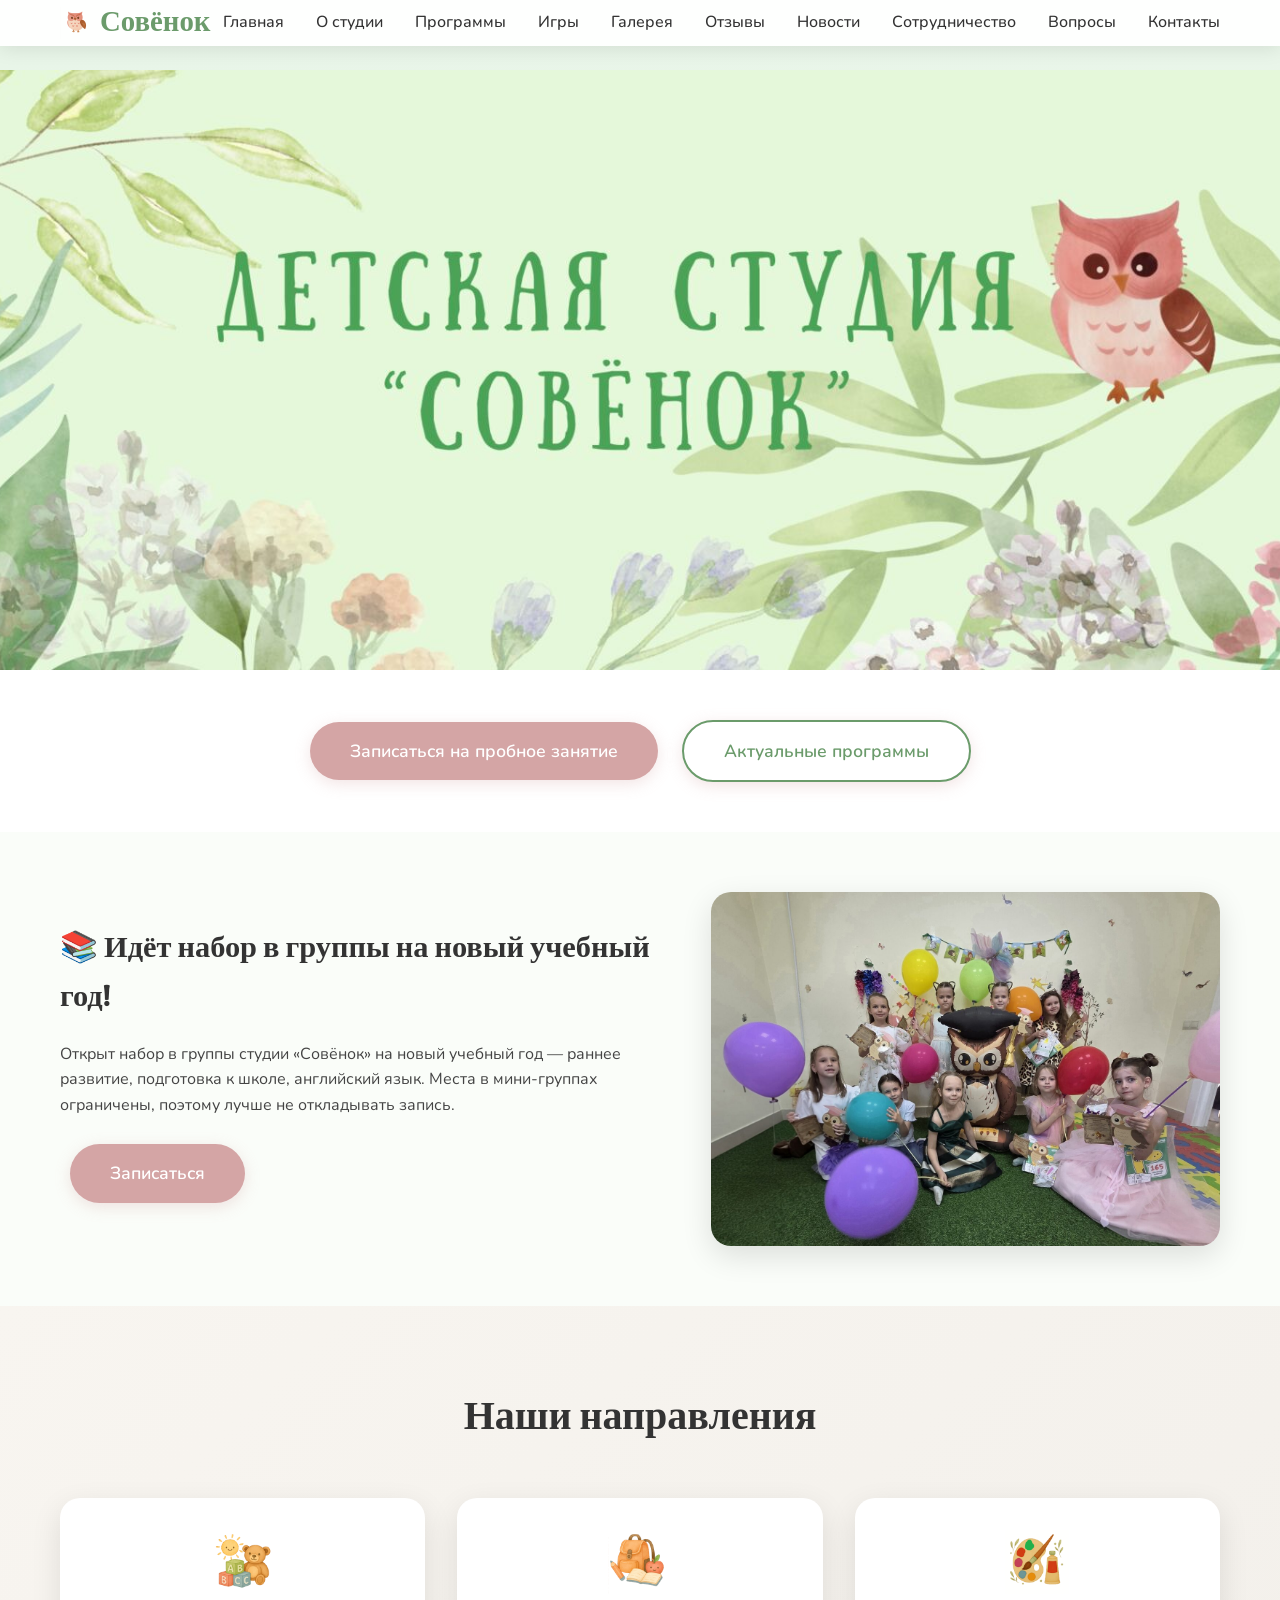
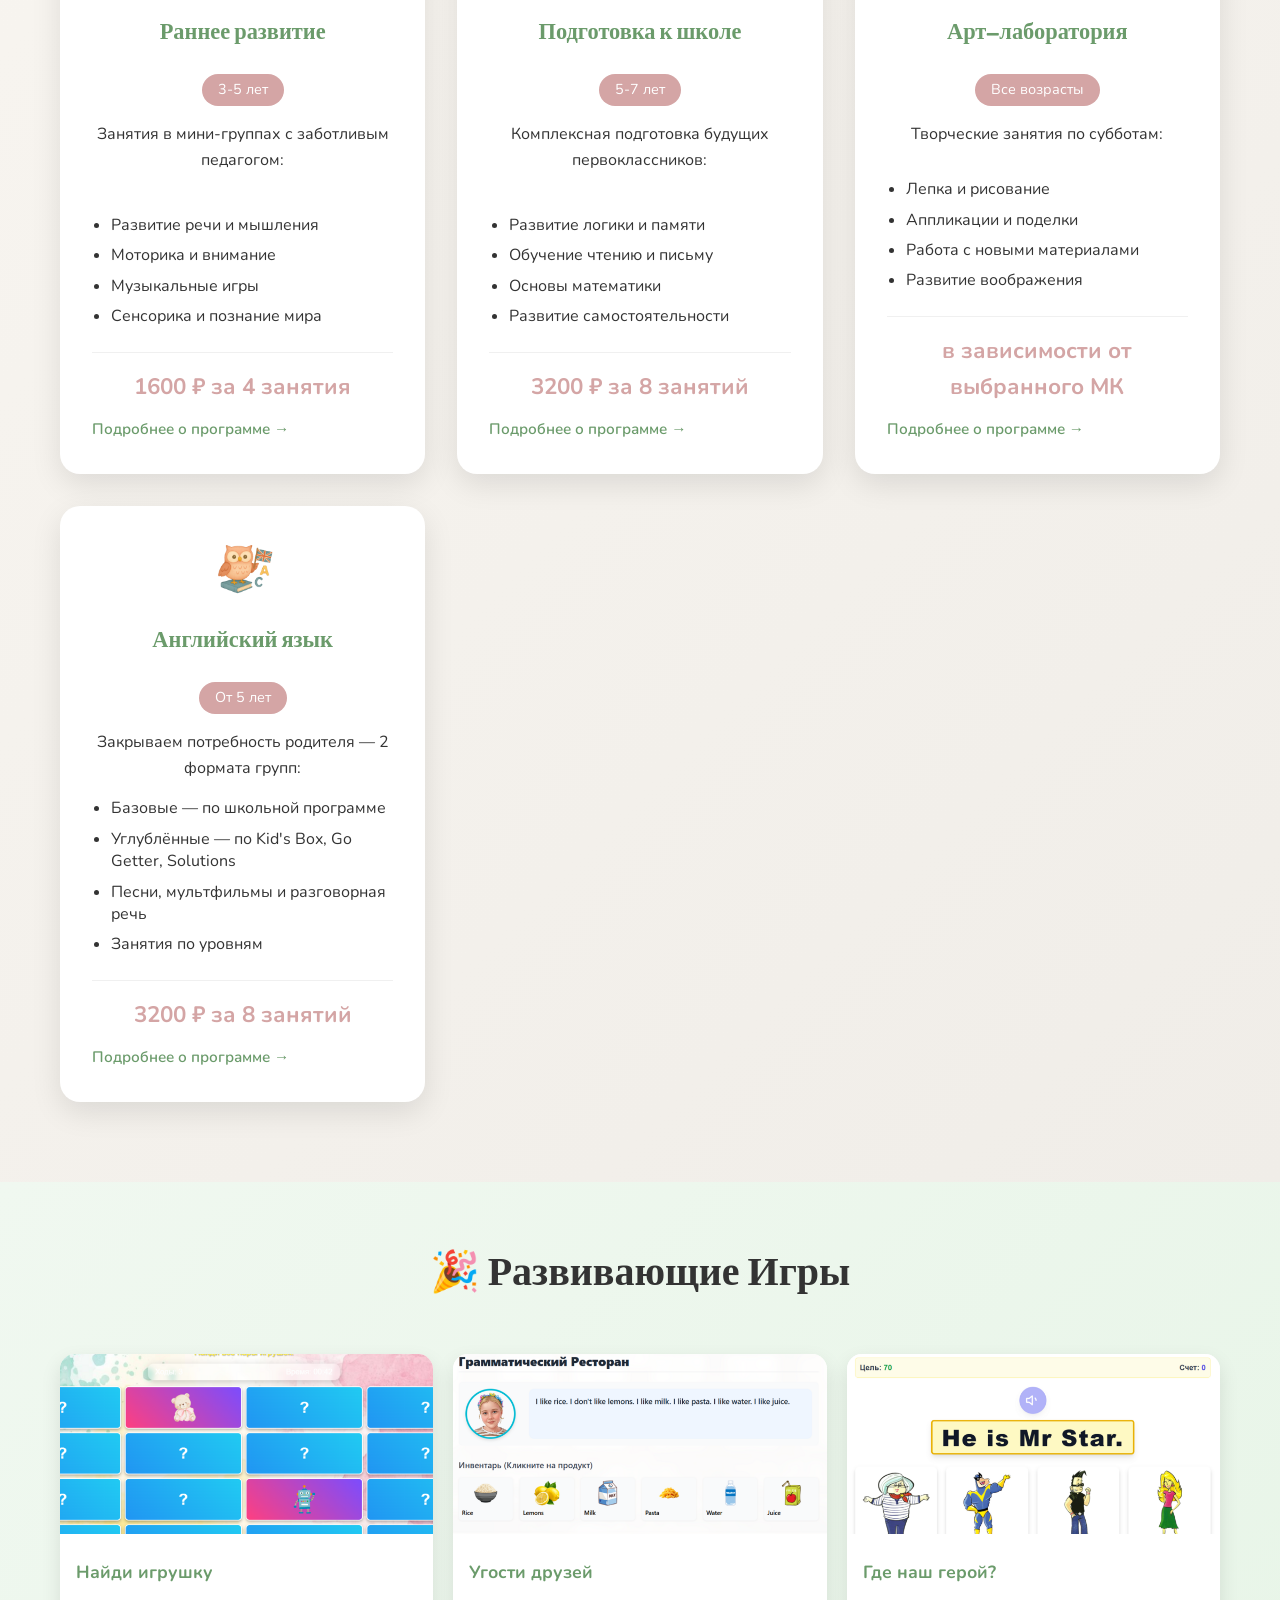
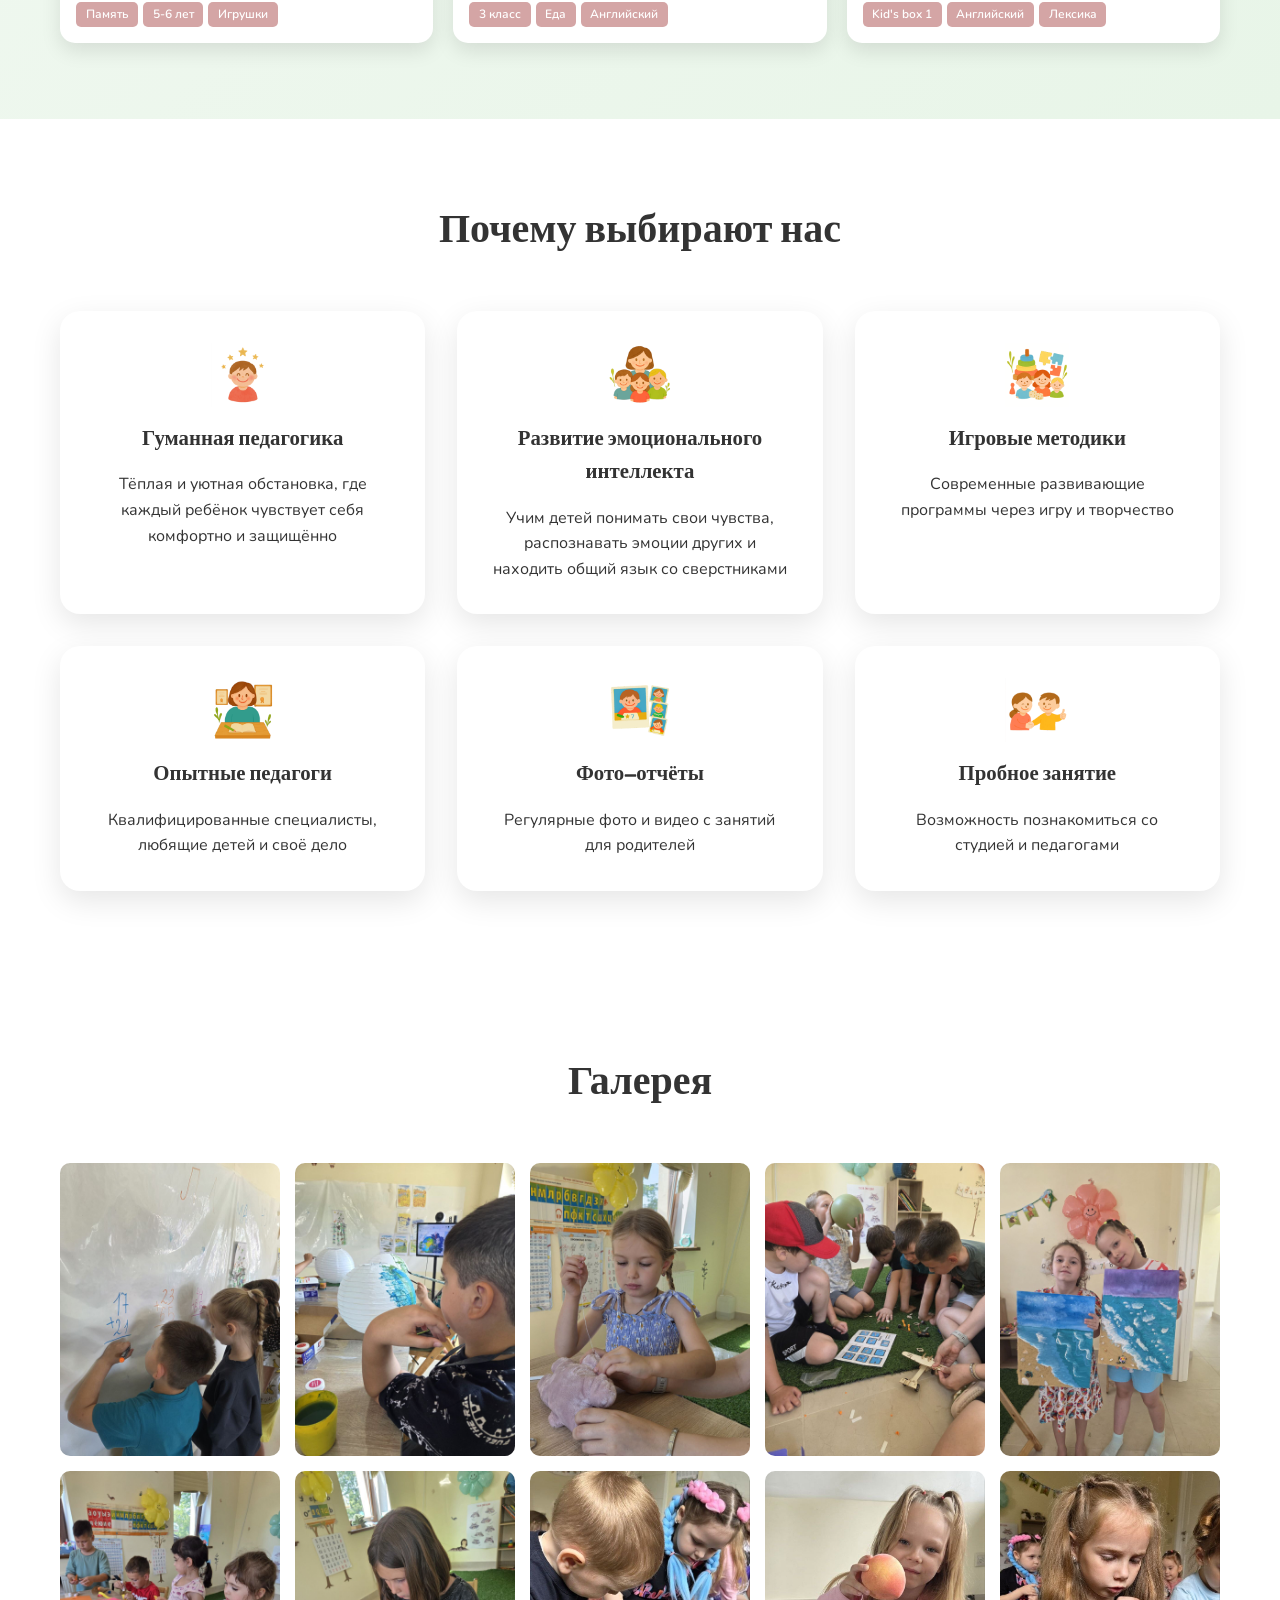
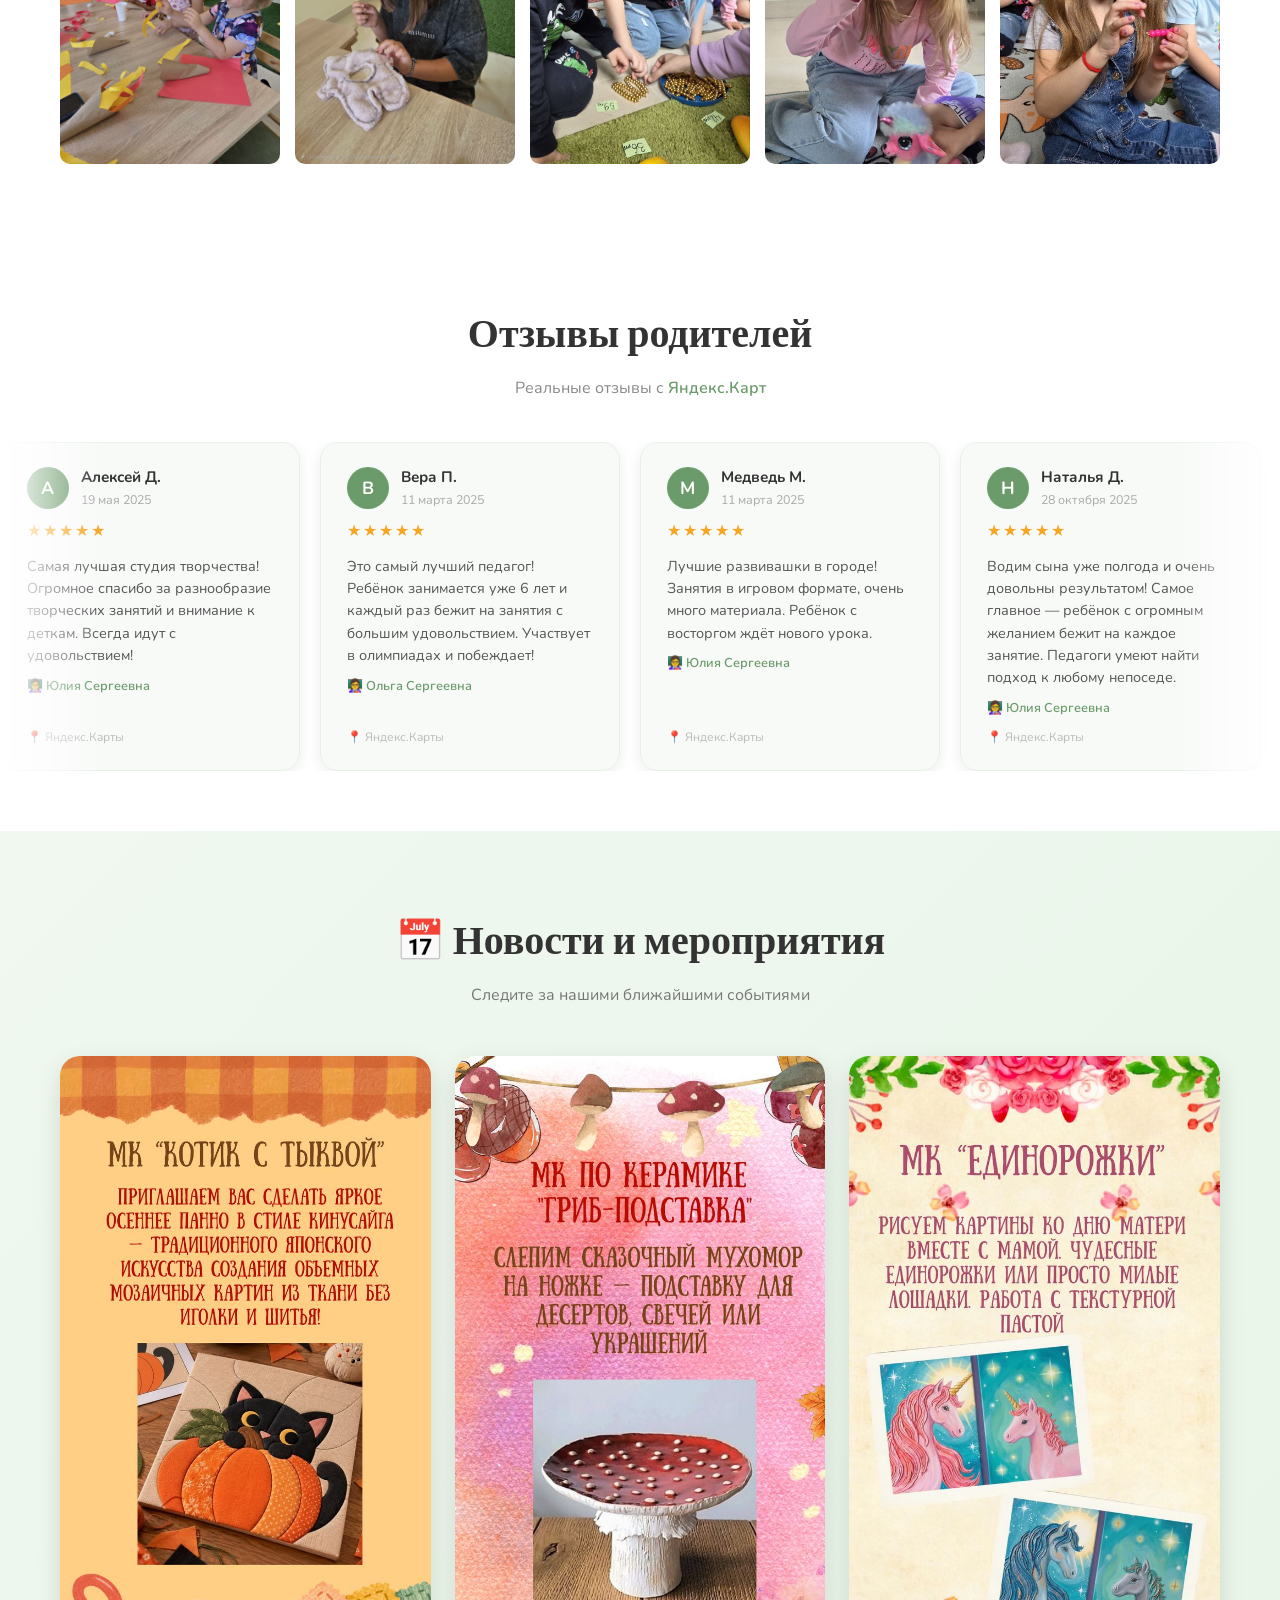
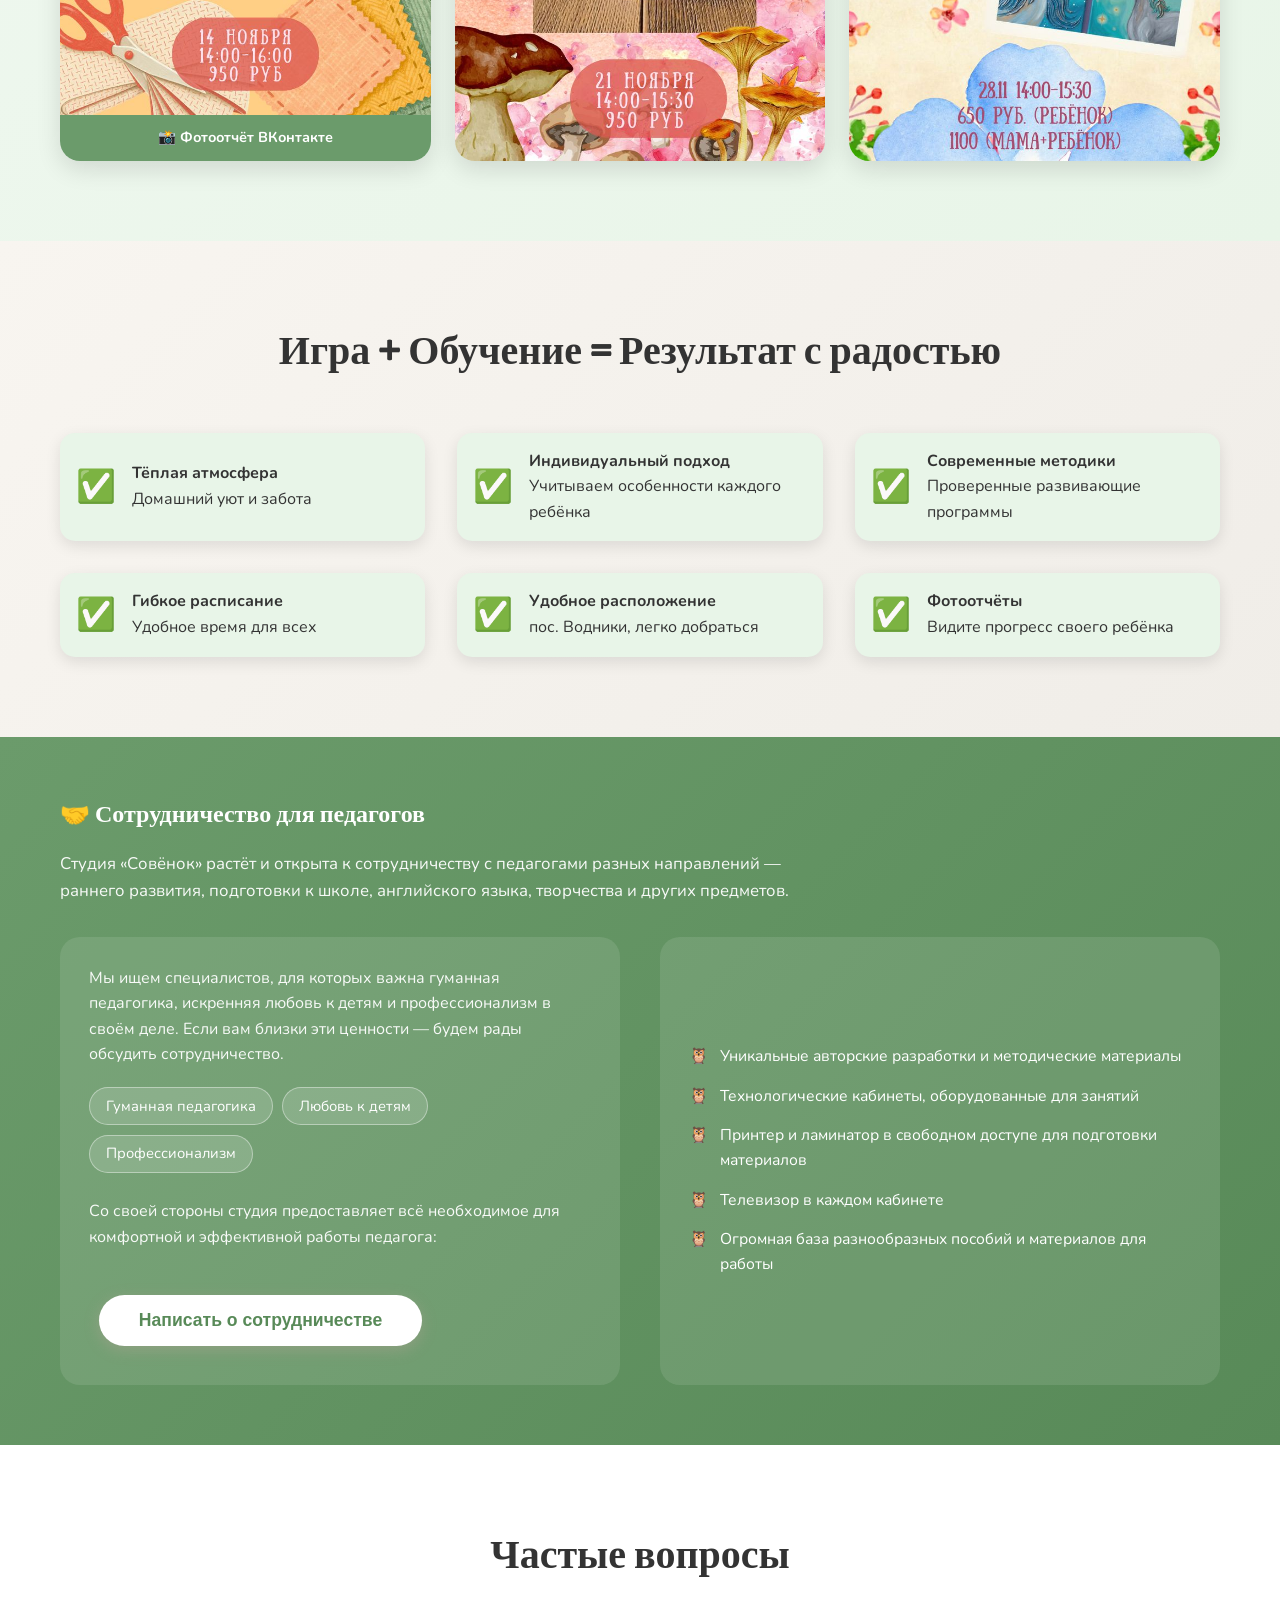
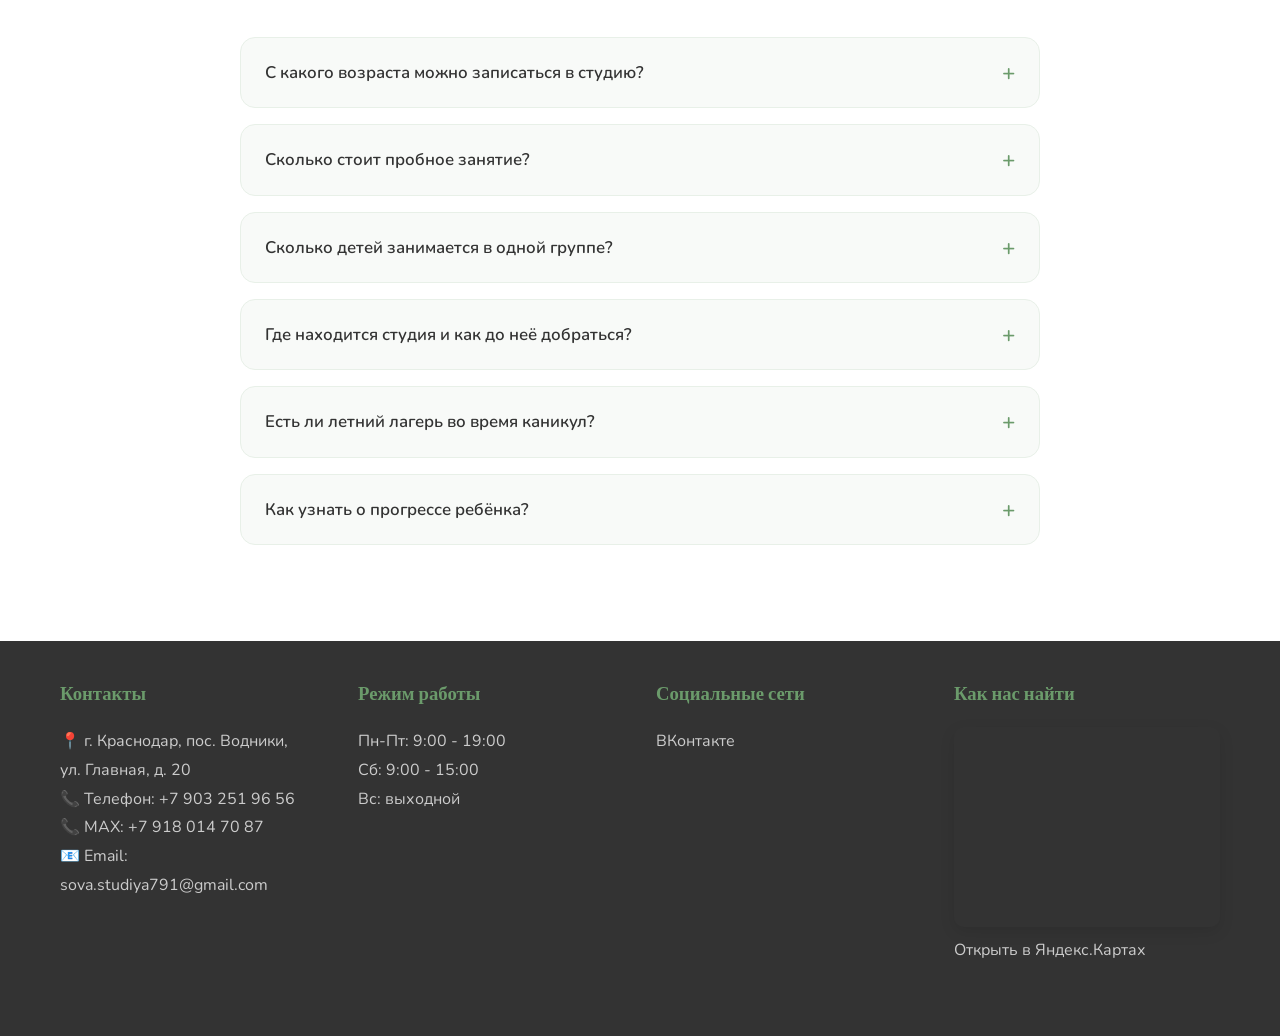
==== commit 0d5b37a2: "Refactor news image card layout and add link Updated the news image card layout to use flexbox and a" ====
--- a/index.html
+++ b/index.html
@@ -327,8 +327,13 @@
        <div class="news-grid">
 
 <!-- Карточка 1: МК "Котик с тыквой" (14 ноября) -->
-<div class="news-img-card">
-    <img src="img/news-kotik.jpg" alt="Мастер-класс «Котик с тыквой» — панно в стиле кинусайга, 14 ноября" loading="lazy"/>
+<div class="news-img-card" style="display:flex;flex-direction:column;">
+    <img src="img/news-kotik.jpg" alt="Мастер-класс «Котик с тыквой» — панно в стиле кинусайга, 14 ноября" style="flex:1;" loading="lazy"/>
+    <a href="https://vk.ru/wall-230350147_152" target="_blank" rel="noopener"
+       style="display:block;text-align:center;padding:0.7rem 1rem;background:#6B9B6B;color:white;font-family:'Nunito',sans-serif;font-weight:700;font-size:0.9rem;text-decoration:none;transition:background 0.3s;"
+       onmouseover="this.style.background='#5a8a5a'" onmouseout="this.style.background='#6B9B6B'">
+        📸 Фотоотчёт ВКонтакте
+    </a>
 </div>
 
 <!-- Карточка 2: Керамика "Гриб-подставка" (21 ноября) -->
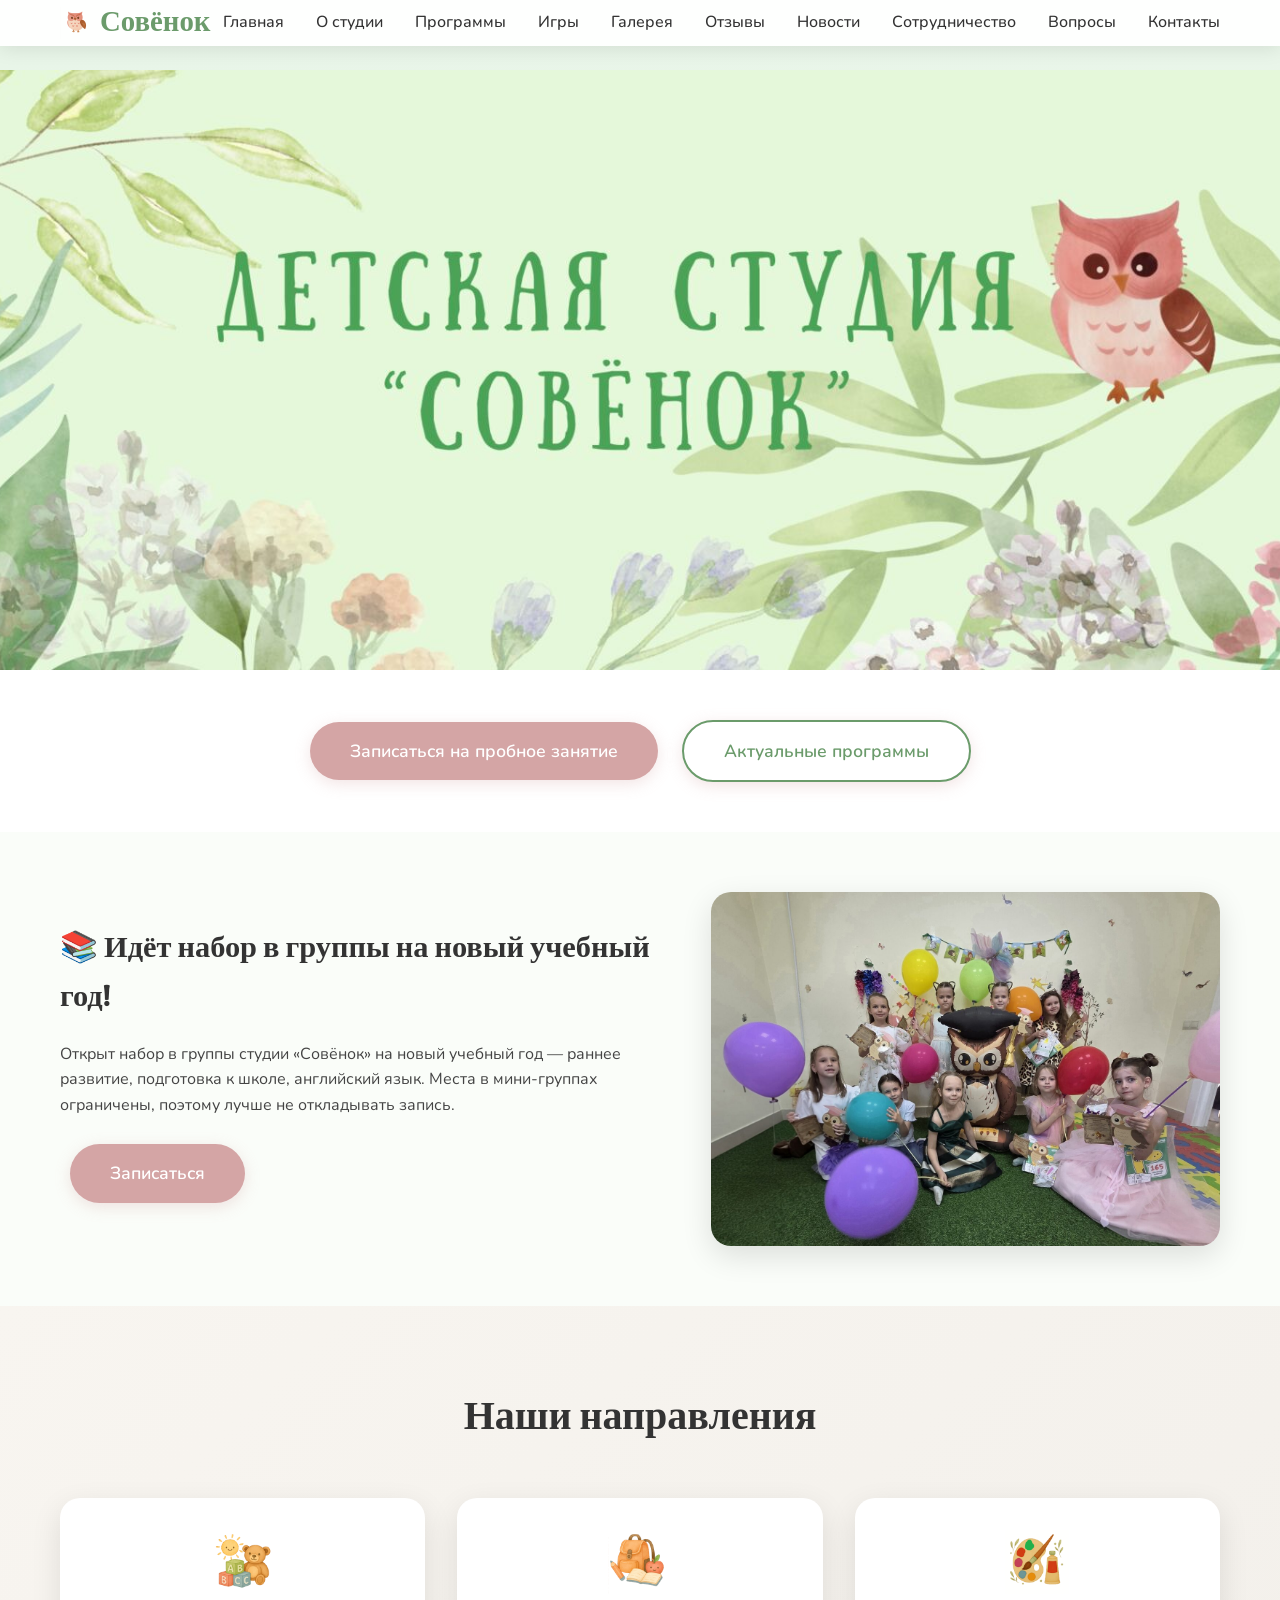
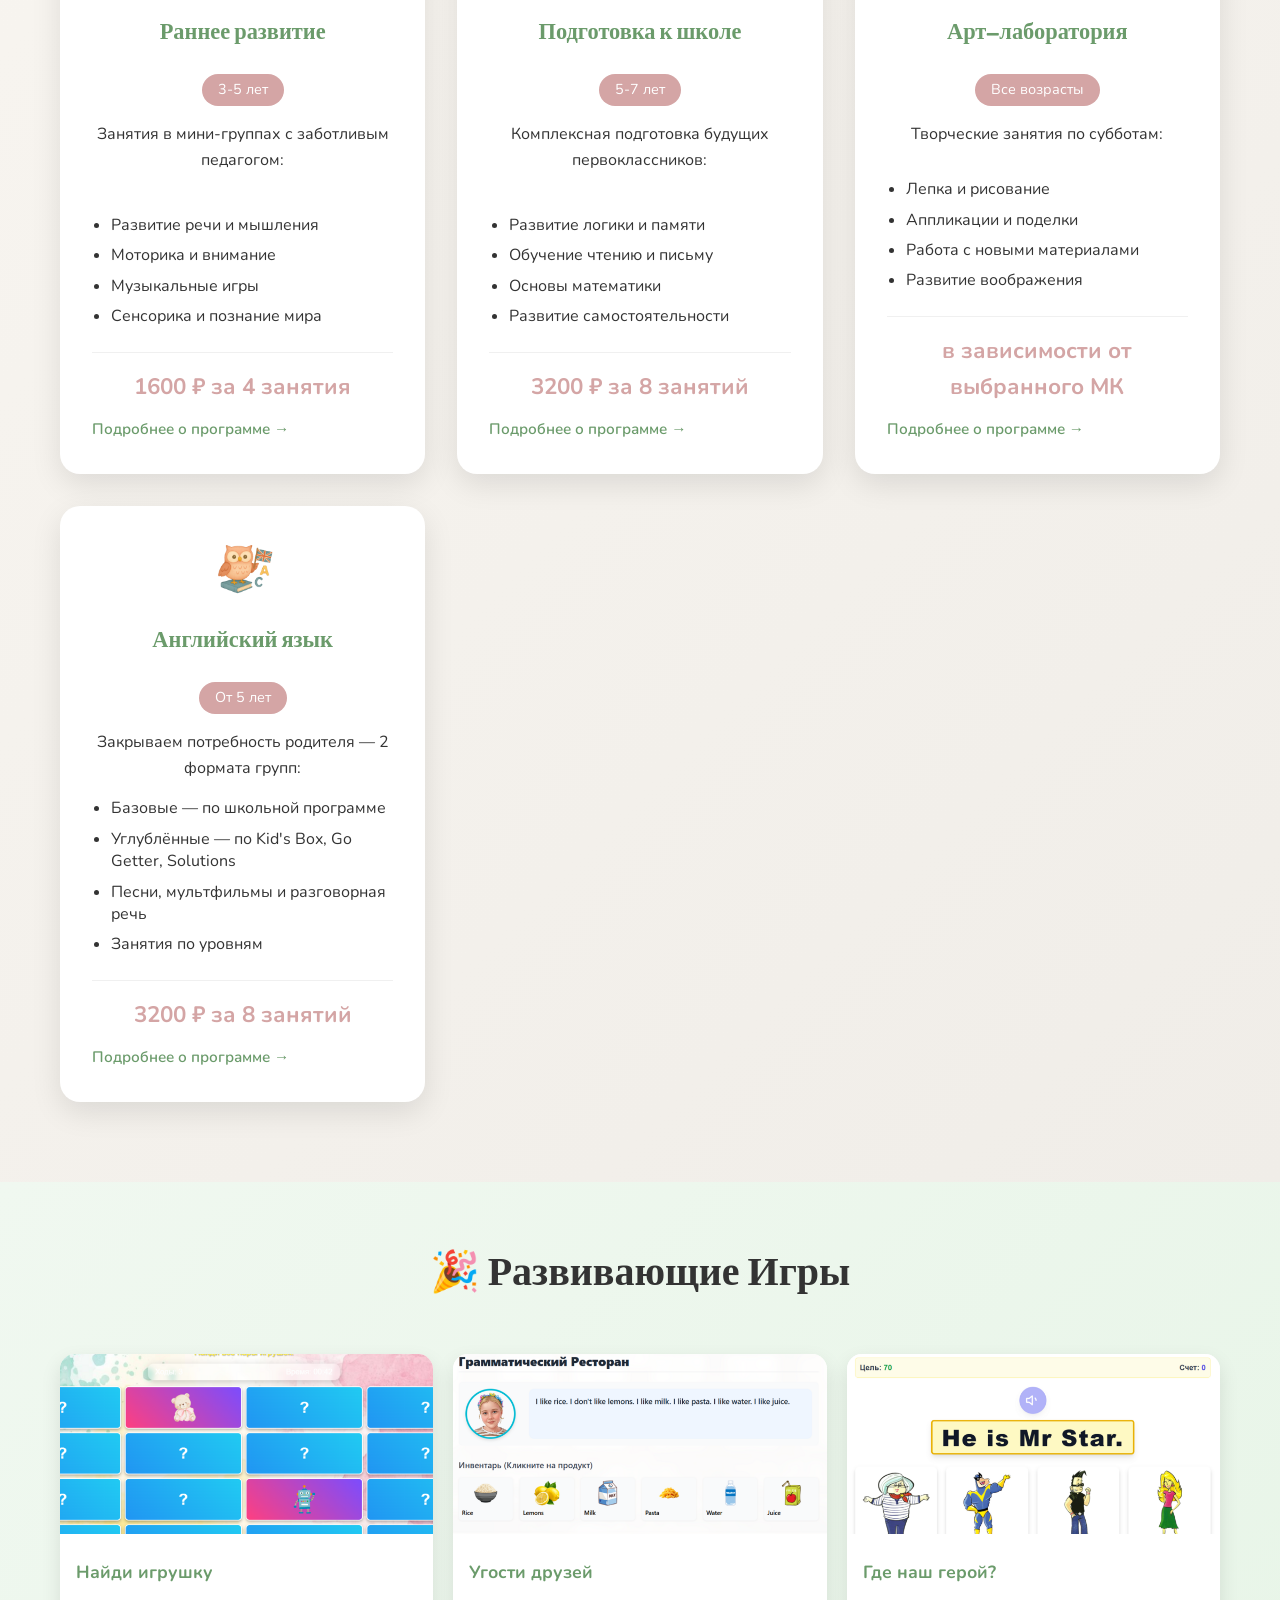
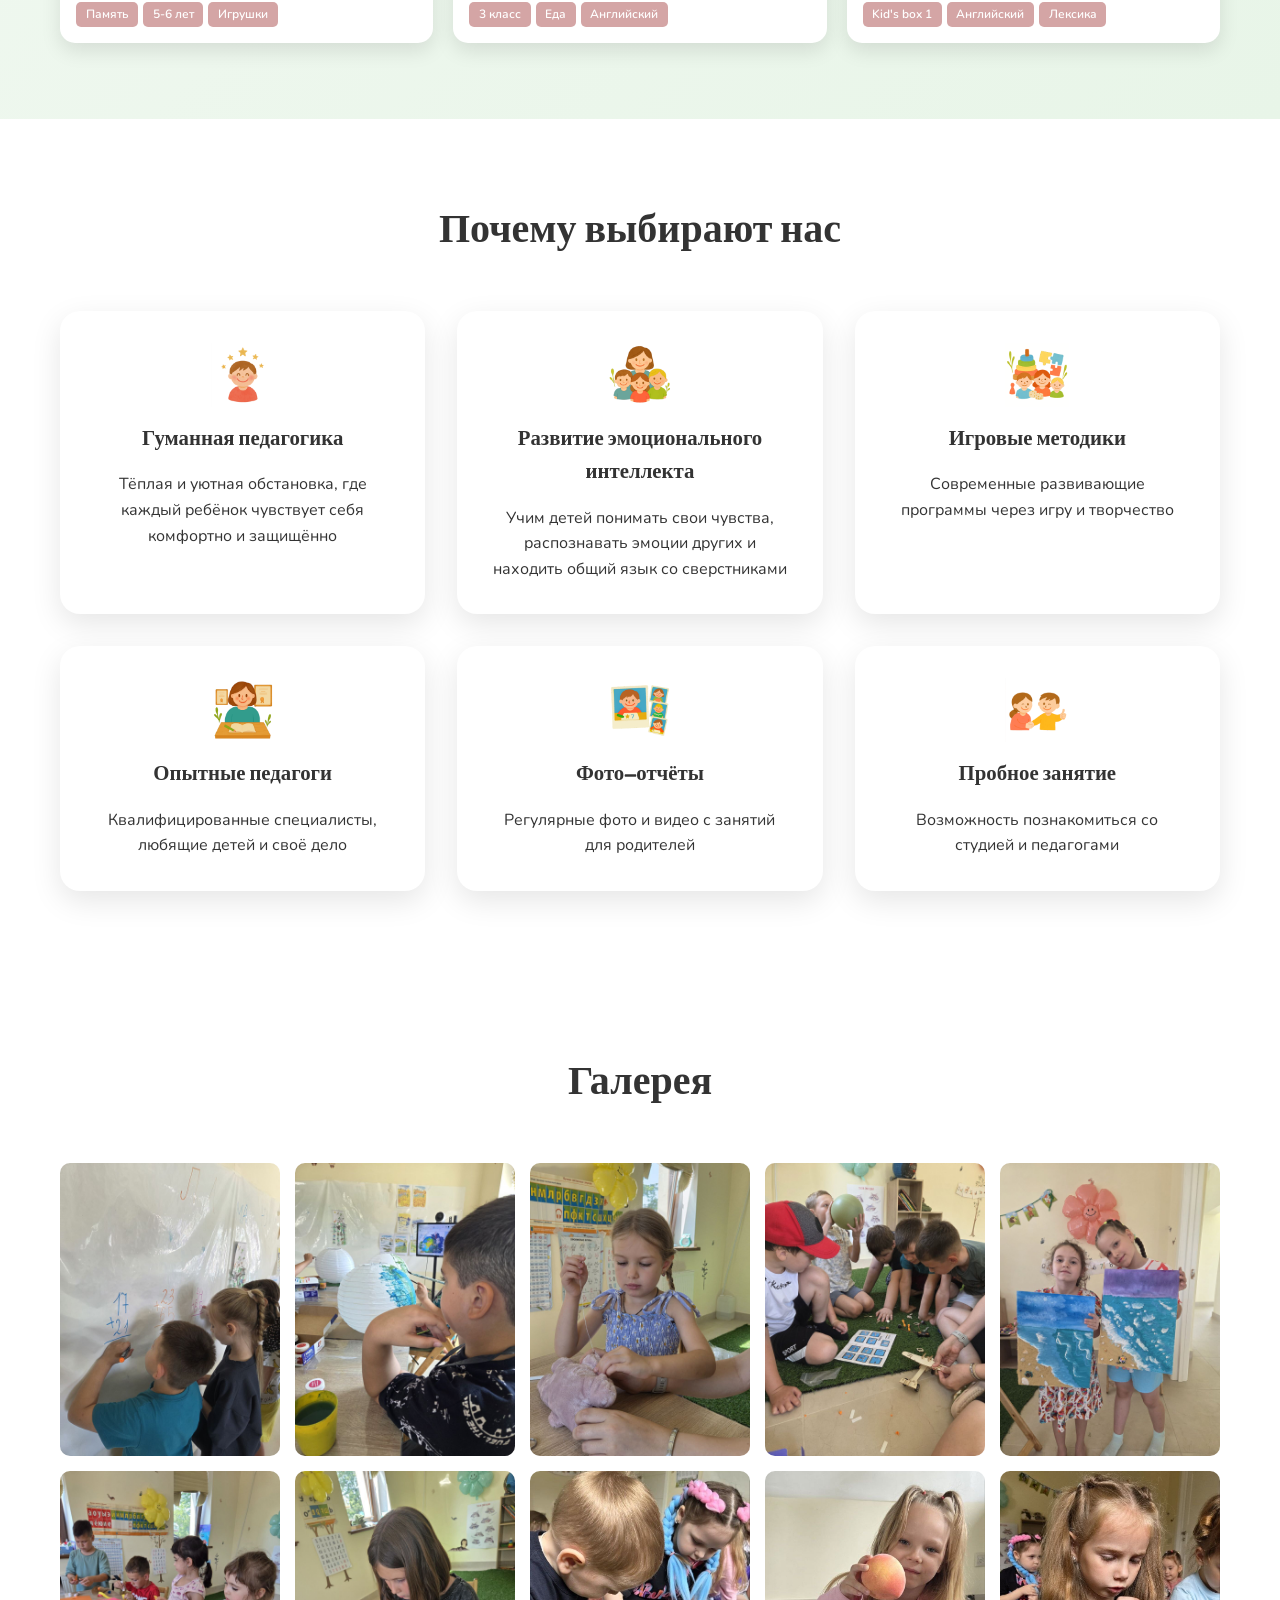
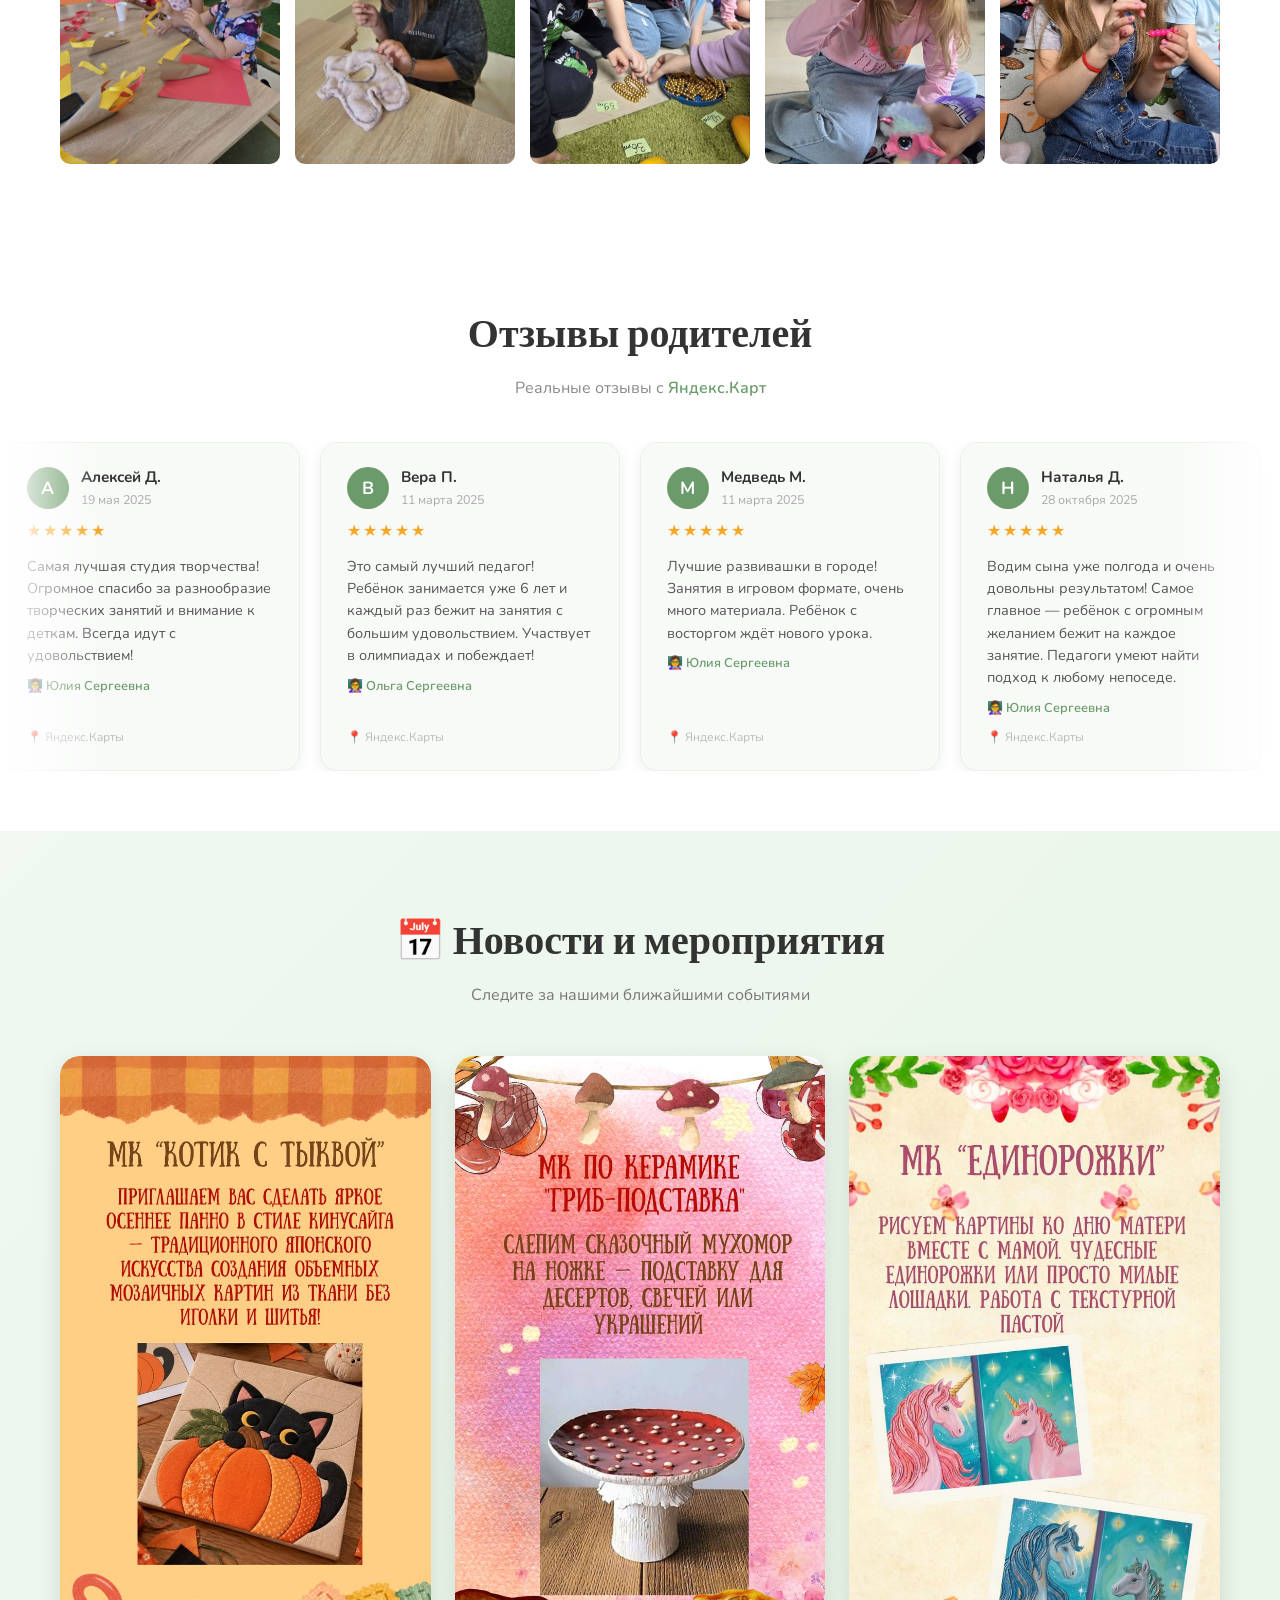
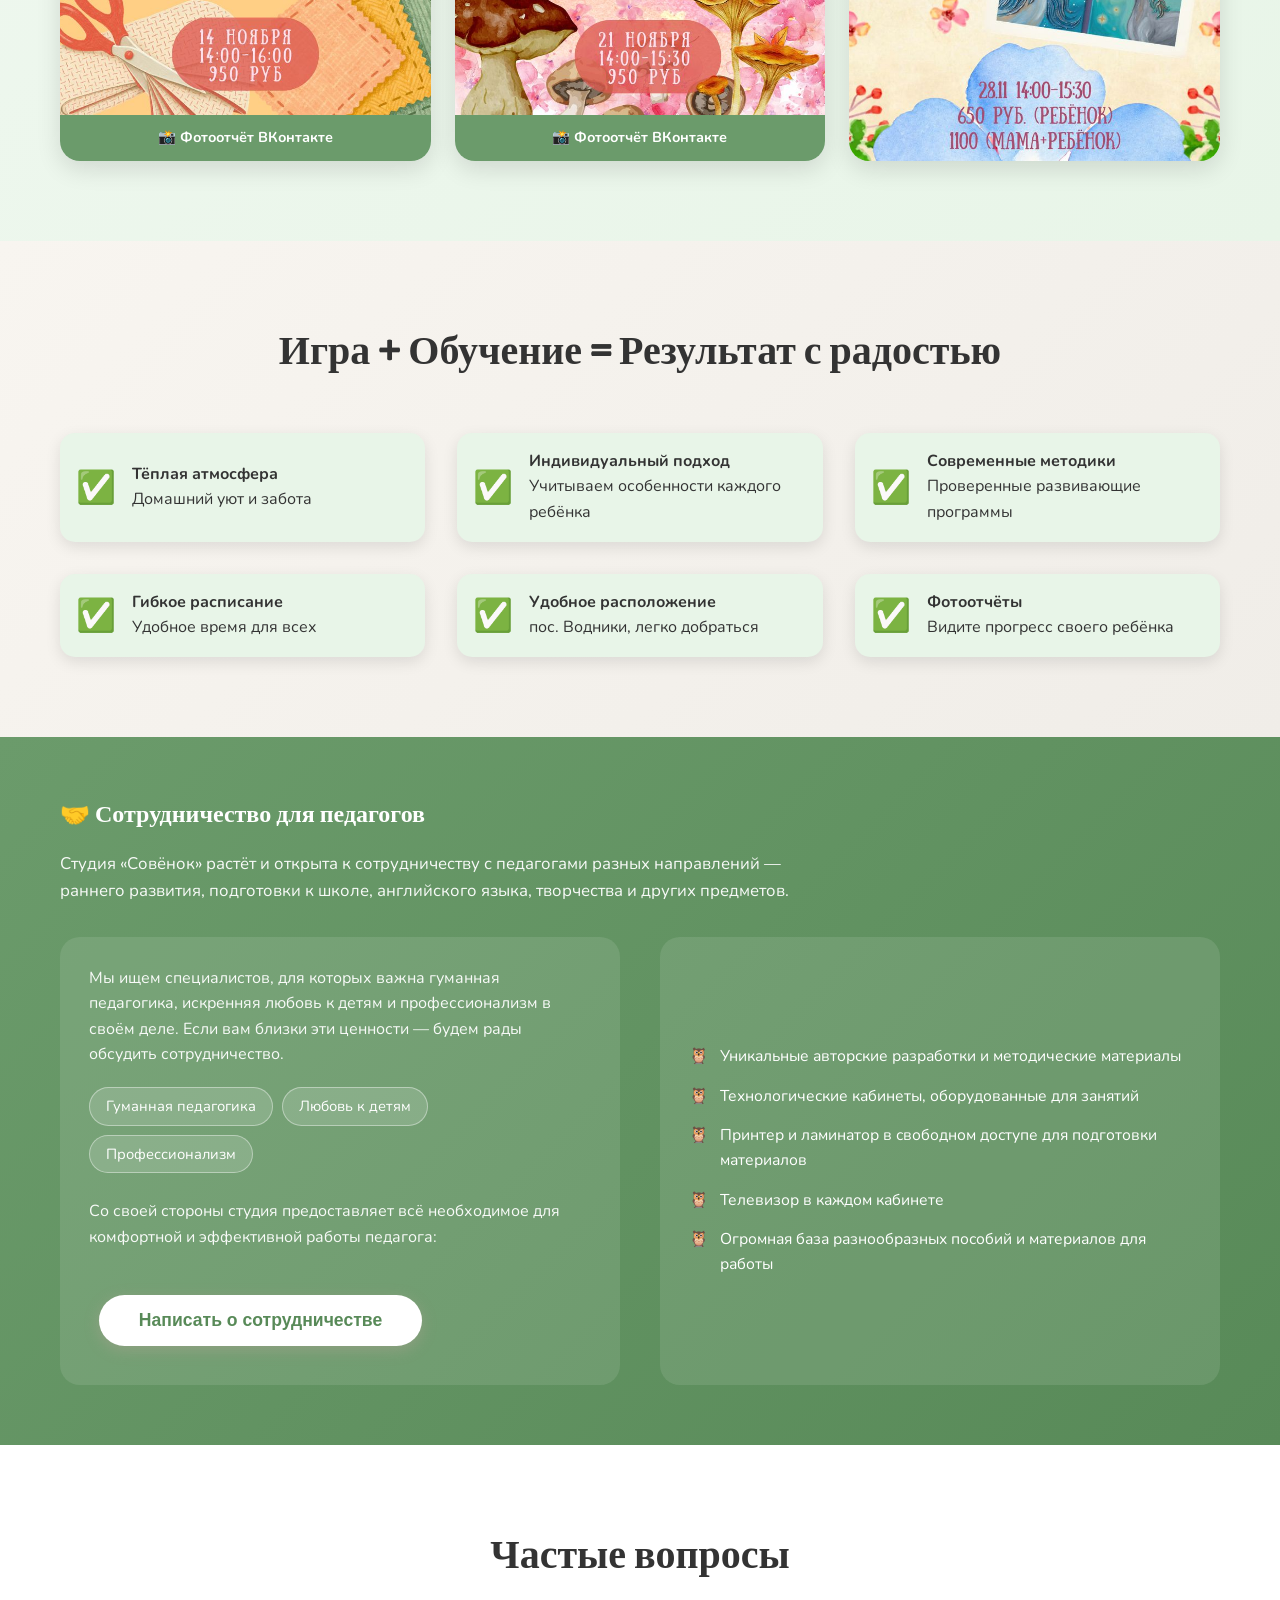
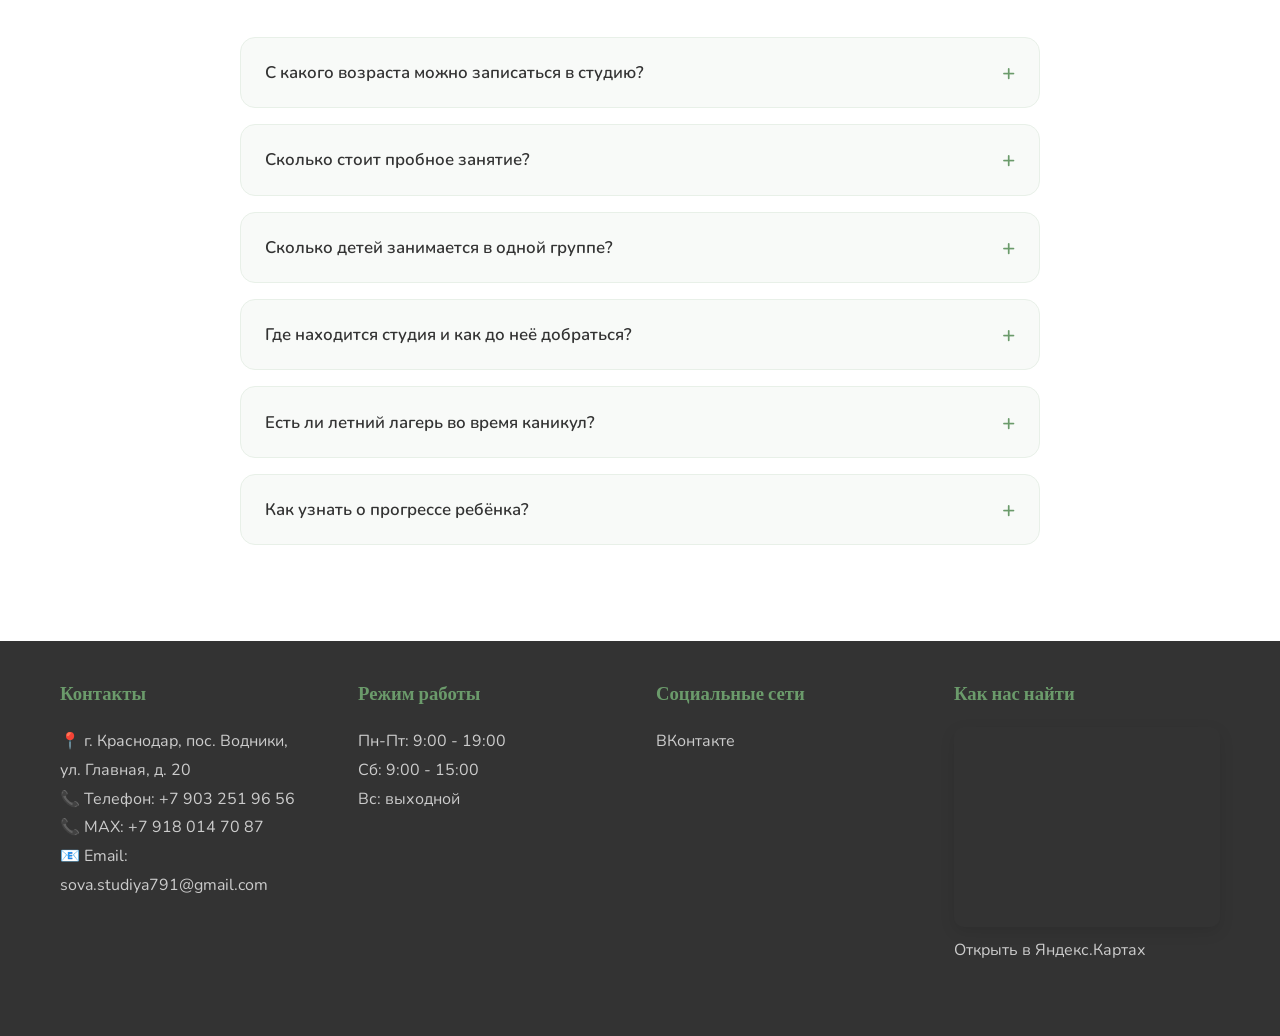
==== commit 8ea3e515: "Refactor news image card for ceramic workshop Updated the layout and style of the news image card fo" ====
--- a/index.html
+++ b/index.html
@@ -337,8 +337,13 @@
 </div>
 
 <!-- Карточка 2: Керамика "Гриб-подставка" (21 ноября) -->
-<div class="news-img-card">
-    <img src="img/news-grib.jpg" alt="Мастер-класс по керамике «Гриб-подставка», 21 ноября" loading="lazy"/>
+<div class="news-img-card" style="display:flex;flex-direction:column;">
+    <img src="img/news-grib.jpg" alt="Мастер-класс по керамике «Гриб-подставка», 21 ноября" style="flex:1;" loading="lazy"/>
+    <a href="https://vk.ru/wall-230350147_153" target="_blank" rel="noopener"
+       style="display:block;text-align:center;padding:0.7rem 1rem;background:#6B9B6B;color:white;font-family:'Nunito',sans-serif;font-weight:700;font-size:0.9rem;text-decoration:none;transition:background 0.3s;"
+       onmouseover="this.style.background='#5a8a5a'" onmouseout="this.style.background='#6B9B6B'">
+        📸 Фотоотчёт ВКонтакте
+    </a>
 </div>
 
 <!-- Карточка 3: МК "Единорожки" (28 ноября) -->
